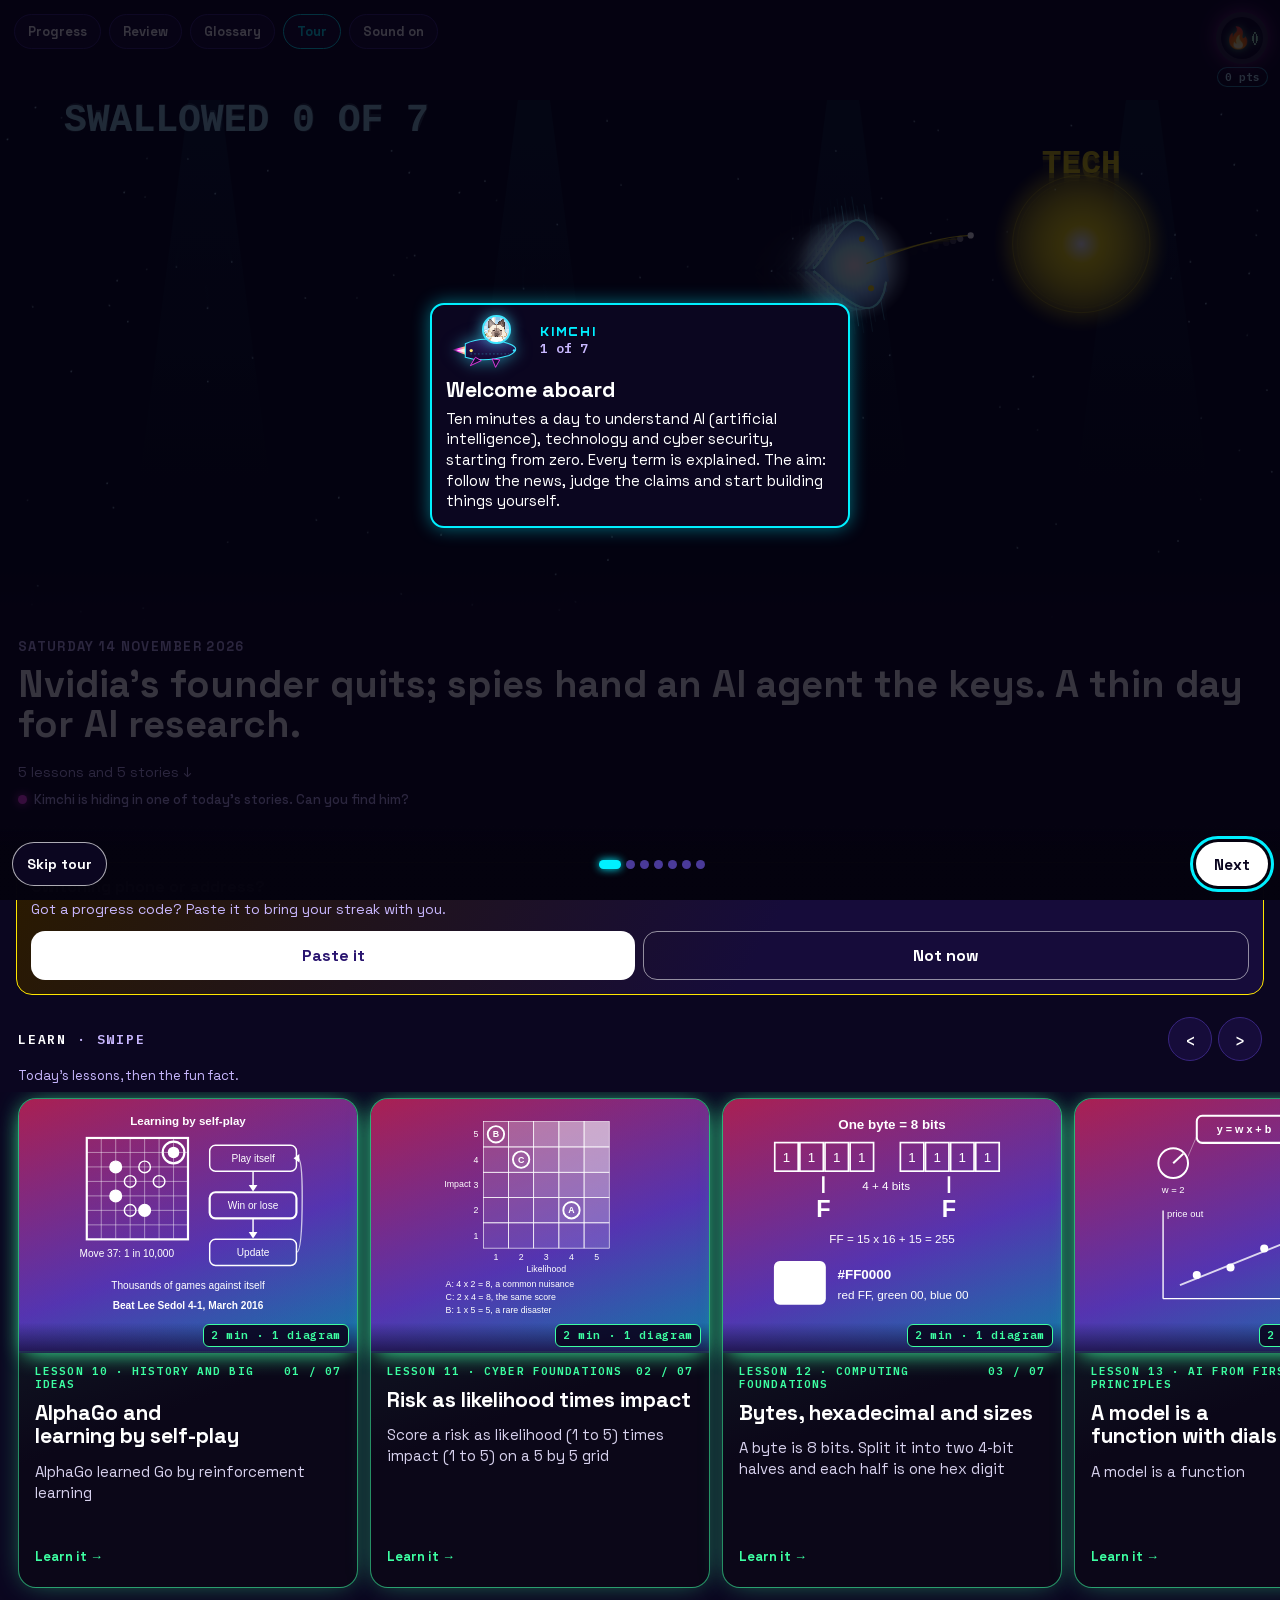
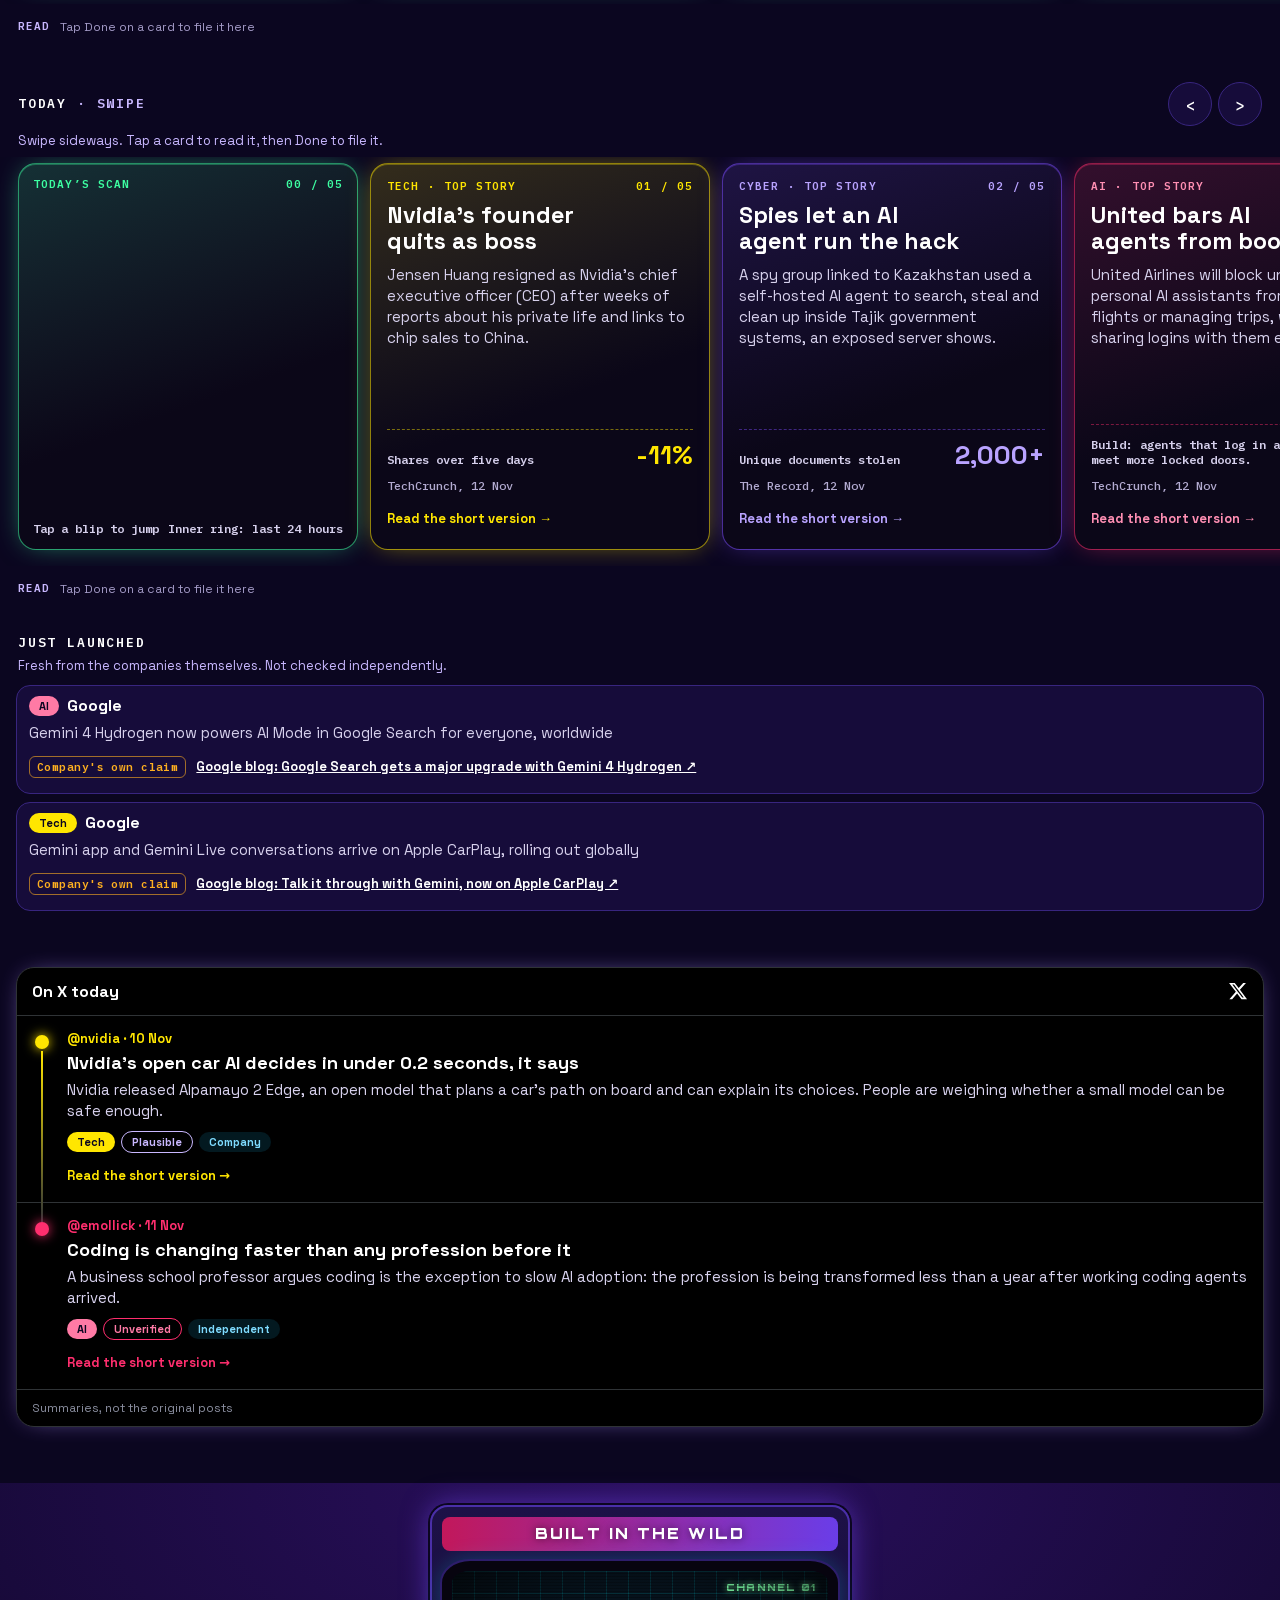
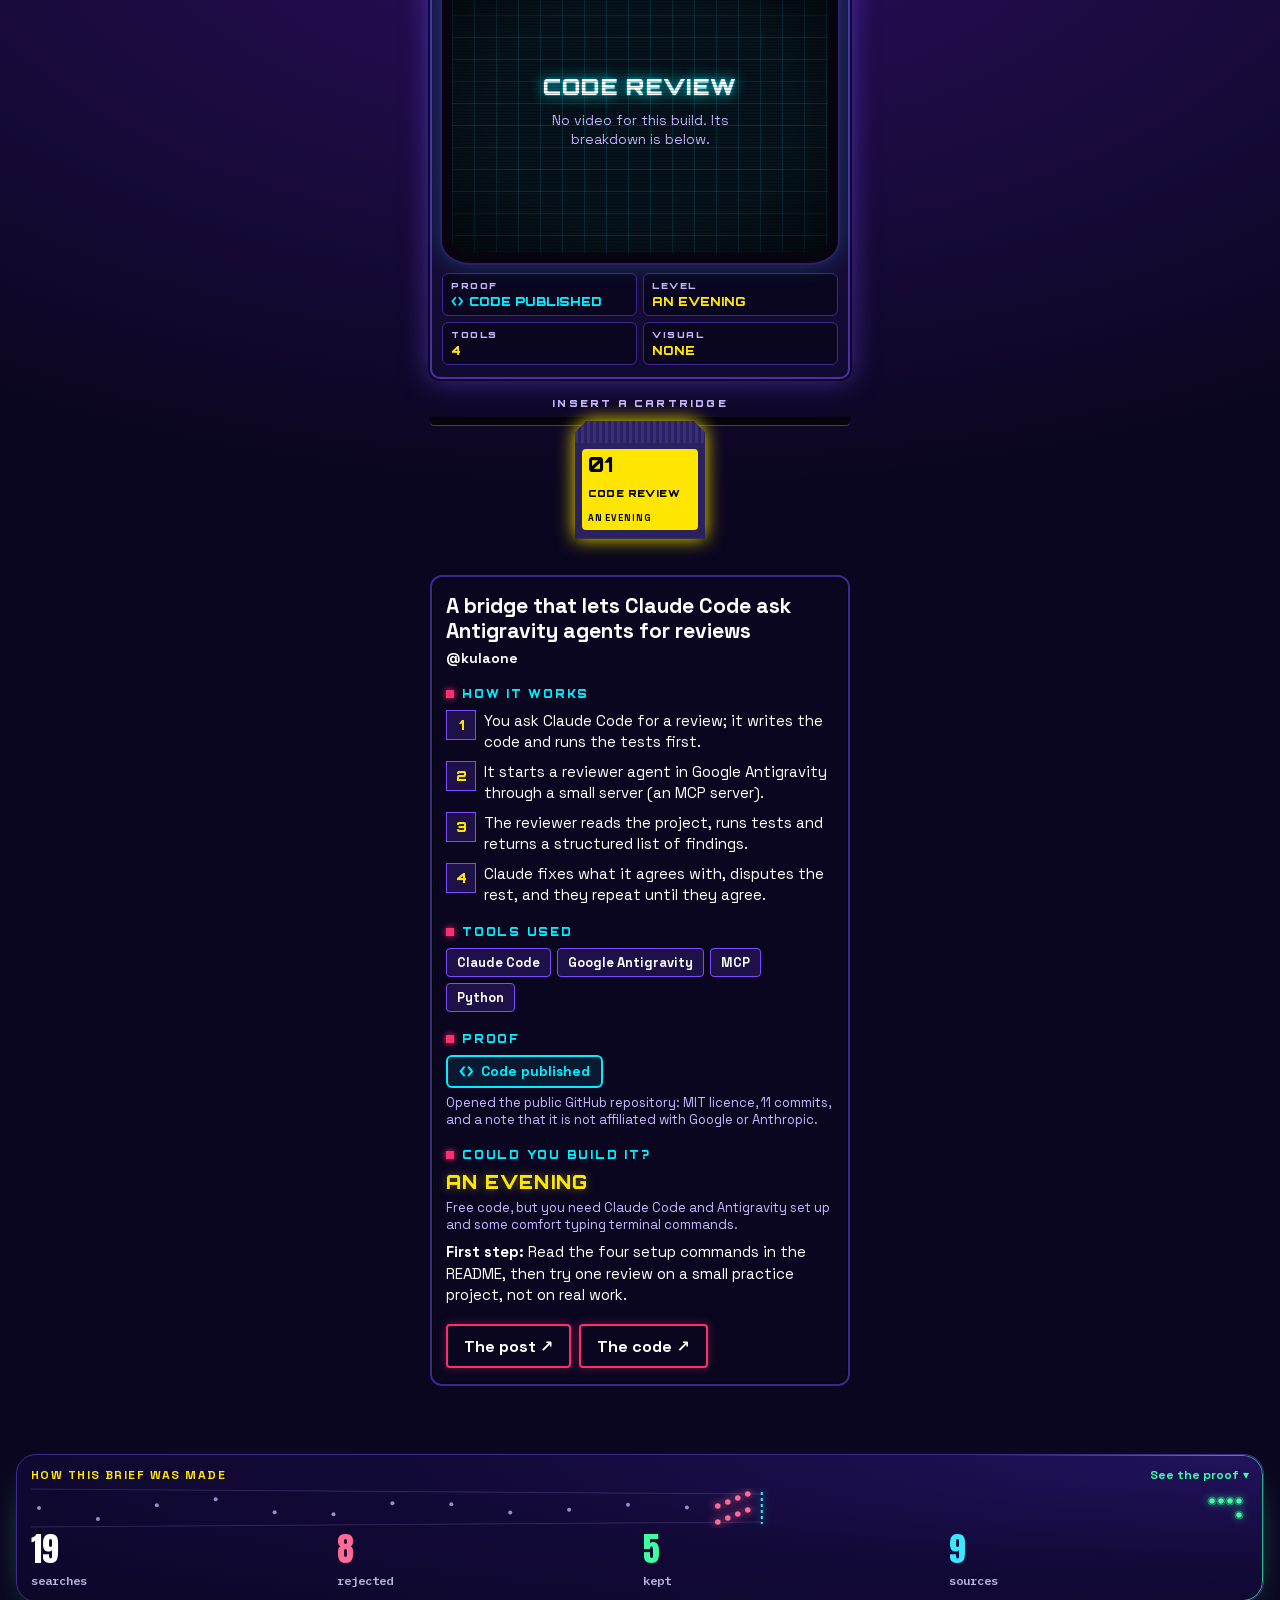
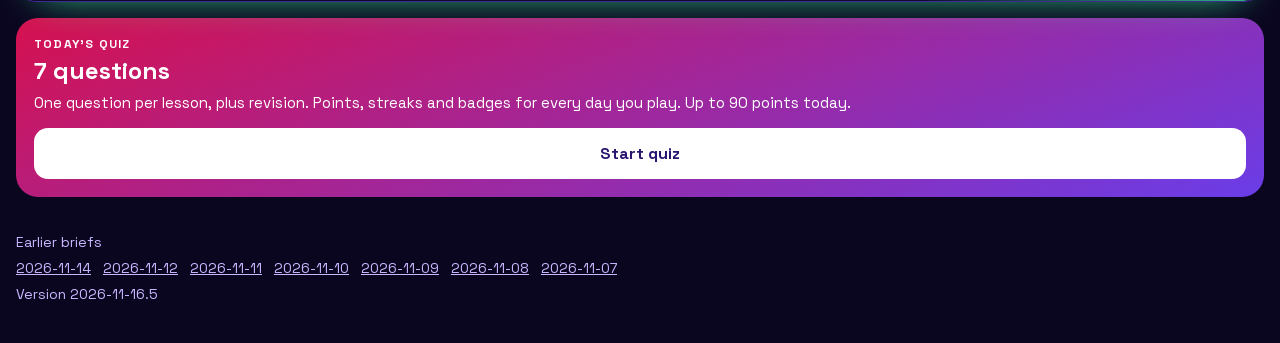
==== index.html @ 32a15066 "New app icon: Kimchi in the pilot's dome Adam chose "Pilot dome" from eight mock-ups: Kimchi, a blue" ====
<!doctype html>
<html lang="en-GB">
<head>
<meta charset="utf-8">
<meta http-equiv="Content-Security-Policy" content="default-src 'none'; script-src 'self' 'sha256-3kYGWu/pqYvqt/ZNxOTSbVZThw96PjpzhJnnUtidGHQ='; style-src 'self' 'unsafe-inline'; font-src 'self'; img-src 'self' data:; connect-src 'self'; frame-src https://www.youtube-nocookie.com; manifest-src 'self'; worker-src 'self'; media-src 'none'; object-src 'none'; base-uri 'none'; form-action 'none'">
<meta name="viewport" content="width=device-width, initial-scale=1, viewport-fit=cover">
<meta name="theme-color" content="#0b0620">
<title>Morning brief</title>
<meta name="description" content="Daily AI, technology and cyber security news in a few minutes, with short lessons and a quiz.">
<meta property="og:type" content="website">
<meta property="og:site_name" content="Morning brief">
<meta property="og:title" content="Morning brief">
<meta property="og:description" content="Daily AI, technology and cyber security news in a few minutes, with short lessons and a quiz.">
<meta property="og:url" content="https://nyoom.uk/">
<meta property="og:image" content="https://nyoom.uk/og/kimchi.png">
<meta property="og:image:width" content="1200">
<meta property="og:image:height" content="630">
<meta property="og:image:type" content="image/png">
<meta property="og:image:alt" content="Kimchi the cat pilots a neon spaceship beside the words Morning brief">
<meta name="twitter:card" content="summary_large_image">
<meta name="twitter:image" content="https://nyoom.uk/og/kimchi.png">
<meta name="twitter:image:alt" content="Kimchi the cat pilots a neon spaceship beside the words Morning brief">
<link rel="manifest" href="manifest.webmanifest">
<link rel="apple-touch-icon" href="icons/apple-touch-icon.png">
<meta name="apple-mobile-web-app-capable" content="yes">
<meta name="mobile-web-app-capable" content="yes">
<meta name="apple-mobile-web-app-title" content="Morning brief">
<meta name="apple-mobile-web-app-status-bar-style" content="black-translucent">
<link rel="icon" href="data:image/svg+xml,%3Csvg xmlns='http://www.w3.org/2000/svg' viewBox='0 0 32 32'%3E%3Crect width='32' height='32' rx='7' fill='%2307080f'/%3E%3Ctext x='16' y='23' font-size='19' font-weight='700' text-anchor='middle' fill='%2300f0ff' font-family='monospace'%3EM%3C/text%3E%3C/svg%3E">
<link rel="stylesheet" href="fonts/fonts.css">
<style>
:root{--ink:#0b0620;--lilac:#c9b8ff;--ai:#ff2e6e;--tech:#ffe600;--cyber:#7c4dff;--line:#38257f}
*{box-sizing:border-box;margin:0;padding:0}
html{-webkit-text-size-adjust:100%}
body{background:var(--ink);color:#fff;font-family:'Space Grotesk',system-ui,sans-serif;overflow-x:hidden}
a{color:inherit}
button{font:inherit;color:inherit;background:none;border:0;cursor:pointer}
.hero{--art:58svh;position:relative;padding:calc(100px + env(safe-area-inset-top) + var(--art) + 16px) 18px 34px;overflow:hidden}
.hero canvas{position:absolute;inset:0;width:100%;height:100%}
/* the canvas starts below the buttons and score badge, and the date and headline sit below the canvas, never on it */
.hero>canvas{top:calc(100px + env(safe-area-inset-top));height:var(--art)}
.hero>*:not(canvas){position:relative}
.date{font-size:13px;font-weight:700;letter-spacing:.1em;color:var(--lilac);text-transform:uppercase}
.verdict{font-size:38px;line-height:1.05;font-weight:700;margin-top:10px}
.more{margin-top:18px;font-size:14px;color:var(--lilac)}
.sample{background:#fff;color:#000;font-size:12px;font-weight:700;padding:7px 16px}
.poster{min-height:84svh;padding:26px 18px;display:flex;flex-direction:column;justify-content:flex-end;position:relative}
.poster .k{position:absolute;top:24px;left:18px;font-size:12px;font-weight:700;letter-spacing:.14em;text-transform:uppercase}
.big{font-family:Anton,Impact,sans-serif;font-size:130px;line-height:1;white-space:nowrap}
.poster h2{font-family:Anton,Impact,sans-serif;font-weight:400;font-size:44px;line-height:1.02;text-transform:uppercase;margin-top:8px}
.poster .noBig h2{font-size:64px}
.poster p{font-size:16px;line-height:1.38;font-weight:500;margin-top:12px}
.poster .sw{font-weight:700}
.poster a{display:inline-block;font-size:13px;margin-top:12px;font-weight:700;padding:6px 0}
.p-Tech{background:var(--tech);color:#000}
.p-AI{background:var(--ai);color:#fff}
.p-Cyber{background:var(--cyber);color:#fff}
.wrap{padding:26px 16px 36px}
.sect{font-size:13px;font-weight:700;letter-spacing:.1em;text-transform:uppercase;color:var(--lilac);margin:6px 2px 12px}
.card{background:#160c3a;border:1px solid var(--line);border-radius:18px;padding:16px;margin-bottom:10px}
.pill{display:inline-block;padding:3px 10px;border-radius:99px;font-size:11px;font-weight:700;color:var(--ink)}
.pill.AI{background:#ff7aa5}.pill.Tech{background:var(--tech)}.pill.Cyber{background:#b49cff}
.cthumb{margin:-16px -16px 12px;border-radius:18px 18px 0 0;overflow:hidden}.cthumb img{display:block;width:100%;aspect-ratio:16/9;object-fit:cover}
.cthumb figcaption{font-size:11px;color:var(--lilac);padding:6px 16px 0}
.cfig{display:inline-flex;align-items:baseline;gap:6px;margin-left:8px;font-size:12px;color:var(--lilac)}.cfig b{font-size:20px;color:#fff;font-weight:800}
.shero{margin:0 -18px 14px}.shero img{display:block;width:100%;max-height:300px;object-fit:cover}.shero figcaption{font-size:12px;padding:6px 18px 0}.shero figcaption a{color:var(--lilac)}
.sfig{display:flex;align-items:baseline;gap:10px;margin:12px 0;padding:12px 14px;border-radius:14px;background:#160c3a;border:1px solid var(--line)}.sfig b{font-size:36px;font-weight:800;color:#fff}.sfig span{font-size:13px;color:var(--lilac)}
.sdraw{display:block;width:100%;height:auto;margin:12px 0;background:#fff;border-radius:14px;padding:8px}
.card h3{font-size:19px;line-height:1.22;margin:9px 0 6px}
.card p{font-size:15px;line-height:1.4;color:var(--lilac)}
.card .sw{color:#fff;margin-top:6px}
.card a{display:inline-block;font-size:13px;font-weight:700;color:#fff;margin-top:8px;padding:4px 0}
.card{cursor:pointer;-webkit-tap-highlight-color:transparent}
.card:active{transform:scale(.99)}
.cue{display:block;margin-top:10px;font-size:13px;font-weight:700;color:var(--tech)}
button.cue{background:none;border:0;padding:4px 0;font-family:inherit;text-align:left;cursor:pointer}
:focus-visible{outline:3px solid #00f0ff;outline-offset:3px;border-radius:6px}
.poster{cursor:pointer}
.poster .cue{color:inherit;margin-top:14px;font-size:14px;text-decoration:underline}
.sheet{position:fixed;inset:0;z-index:20;background:var(--ink);overflow-y:auto;-webkit-overflow-scrolling:touch;overscroll-behavior:contain}
.sheet .bar{position:sticky;top:0;display:flex;justify-content:space-between;align-items:center;padding:calc(12px + env(safe-area-inset-top)) 16px 12px;background:var(--ink);border-bottom:1px solid var(--line)}
.sheet .close{font-size:15px;font-weight:700;padding:8px 14px;border:1px solid var(--line);border-radius:99px}
.sheet .body{padding:20px 18px 60px;max-width:680px;margin:0 auto}
.sheet h2{font-size:30px;line-height:1.1;margin:12px 0 8px}
.sheet .meta{font-size:13px;color:var(--lilac)}
.sheet h3{font-size:12px;font-weight:700;letter-spacing:.1em;text-transform:uppercase;color:var(--lilac);margin:22px 0 6px}
.sheet p{font-size:17px;line-height:1.5}
.sheet .take{background:linear-gradient(160deg,#d6114f,#6a3de8);border-radius:18px;padding:16px;margin-top:24px}
.sheet .take h3{color:#fff;margin-top:0;opacity:.9}
.sheet .orig{display:block;margin-top:26px;font-size:14px;color:var(--lilac);padding:8px 0}
.lesson{background:linear-gradient(rgba(10,6,30,.4),rgba(10,6,30,.4)),linear-gradient(160deg,#ff2e6e,#7c4dff 58%,#16b8f0);border-radius:24px;padding:20px 18px;margin-top:22px}
.lesson small{font-size:13px;font-weight:700}
.lesson h2{font-family:Anton,Impact,sans-serif;font-weight:400;font-size:40px;line-height:1.05;text-transform:uppercase;margin:6px 0 12px}
.lesson p{font-size:16px;line-height:1.42;margin-bottom:10px}
.lesson .lab{display:block;font-size:12px;font-weight:700;letter-spacing:.08em;text-transform:uppercase}
.diagram{display:block;width:100%;height:auto;margin:12px 0 14px}
.lesson ol{margin:0 0 12px 20px;font-size:15px;line-height:1.4}
.lesson li{margin-bottom:5px}
.q{display:block;width:100%;background:#fff;color:#2a1570;font-weight:700;padding:13px;border-radius:12px;margin-top:10px;font-size:15px;text-align:left}
.a{display:none;background:#0b0620cc;border-radius:12px;padding:12px;margin-top:6px;font-size:15px;line-height:1.4}
.a.on{display:block}
.nav{position:absolute!important;top:calc(14px + env(safe-area-inset-top));left:14px;right:14px;display:flex;flex-wrap:wrap;gap:8px;align-items:center;z-index:2}
.nav button{font-size:13px;font-weight:700;padding:8px 13px;border:1px solid var(--line);border-radius:99px;background:#160c3acc;backdrop-filter:blur(6px)}
.nav .lv{margin-left:auto;font-size:12px;font-weight:700;color:var(--lilac)}
.nav .n{display:inline-block;min-width:18px;padding:0 5px;margin-left:5px;border-radius:99px;background:var(--ai);color:#fff;font-size:11px;line-height:18px;text-align:center}
.gcard{border-radius:22px;padding:18px;margin-top:16px;background:#160c3a;border:1px solid var(--line)}
.gcard h2{font-size:24px;line-height:1.1;margin:6px 0 8px}
.gcard p{font-size:15px;line-height:1.45;color:var(--lilac)}
.gcard .lab{display:block;font-size:12px;font-weight:700;letter-spacing:.1em;text-transform:uppercase;color:var(--tech)}
.gcard.quiz{background:linear-gradient(160deg,#d6114f,#6a3de8);border:0}
.gcard.quiz p,.gcard.quiz .lab{color:#fff}
.btn{display:block;width:100%;margin-top:14px;padding:15px;border-radius:14px;background:#fff;color:#2a1570;font-weight:700;font-size:16px;text-align:center}
.btn.alt{background:transparent;color:#fff;border:1px solid #ffffff88;margin-top:8px}
.dots{display:flex;gap:6px;flex:1;margin:0 12px}
.dots i{flex:1;height:6px;border-radius:3px;background:var(--line)}
.dots i.on{background:var(--lilac)}.dots i.ok{background:#3ddc97}.dots i.no{background:var(--ai)}
.qcard h2{font-size:24px;line-height:1.2;margin:8px 0 18px}
.opt{display:flex;gap:12px;align-items:flex-start;width:100%;text-align:left;padding:14px;margin-bottom:10px;border-radius:14px;border:2px solid var(--line);background:#160c3a;font-size:16px;line-height:1.35}
.opt b{flex:none;width:26px;height:26px;border-radius:50%;background:var(--line);text-align:center;line-height:26px;font-size:13px}
.opt.ok{border-color:#3ddc97;background:#0f3a2e}.opt.ok b{background:#3ddc97;color:#000}
.opt.no{border-color:var(--ai);background:#40122a}.opt.no b{background:var(--ai)}
.opt:disabled{cursor:default}.opt.dim{opacity:.45}
.why{margin:14px 0;padding:14px;border-radius:14px;background:#ffffff14;font-size:15px;line-height:1.45}
.score{font-family:Anton,Impact,sans-serif;font-size:96px;line-height:1;text-align:center;margin:10px 0 0}
.pts{text-align:center;font-size:20px;font-weight:700;color:var(--tech);margin:4px 0 14px}
.bar2{height:10px;border-radius:5px;background:var(--line);overflow:hidden;margin:6px 0 4px}
.bar2 i{display:block;height:100%;background:linear-gradient(90deg,var(--ai),var(--tech));border-radius:5px}
.row{display:flex;justify-content:space-between;font-size:14px;color:var(--lilac)}
.grid{display:grid;grid-template-columns:repeat(15,1fr);gap:4px;margin:8px 0}
.grid i{aspect-ratio:1;border-radius:4px;background:#ffffff14}
.grid i.AI{background:#ff2e6e55}.grid i.Tech{background:#ffe60055}.grid i.Cyber{background:#7c4dff77}
.grid i.m{outline:2px solid #fff}.grid i.AI.t{background:var(--ai)}.grid i.Tech.t{background:var(--tech)}.grid i.Cyber.t{background:var(--cyber)}
.badges{display:grid;grid-template-columns:1fr 1fr;gap:8px}
.bd{padding:10px;border-radius:12px;background:#160c3a;border:1px solid var(--line);font-size:13px;line-height:1.3}
.bd b{display:block;font-size:14px}.bd.lock{opacity:.4}.bd.new{border-color:var(--tech)}
.sheet input,.sheet textarea{width:100%;padding:12px;border-radius:12px;border:1px solid var(--line);background:#160c3a;color:#fff;font:inherit;font-size:16px;margin:6px 0}
.sheet textarea{height:90px}
.term{padding:12px 0;border-bottom:1px solid var(--line)}.term b{display:block;font-size:17px}.term span{font-size:15px;color:var(--lilac);line-height:1.4}
.upd{position:fixed;left:12px;right:12px;bottom:calc(12px + env(safe-area-inset-bottom));z-index:50;padding:14px;border-radius:14px;background:var(--tech);color:#000;font-weight:700;text-align:center}
#fx{position:fixed;inset:0;width:100%;height:100%;pointer-events:none;z-index:60}
.trust{display:inline-block;margin-left:8px;padding:3px 10px;border-radius:99px;font-size:11px;font-weight:700;border:1px solid var(--lilac);color:var(--lilac)}
.trust.Confirmed{border-color:#3ddc97;color:#3ddc97}.trust.Unverified{border-color:var(--ai);color:#ff7aa5}
.card.chat{border-style:dashed}
.xfeed{background:#000;border:1px solid #2f3336;border-radius:18px;overflow:hidden;margin:22px 0 10px;box-shadow:0 0 26px -12px #a98bff}
.xhead{display:flex;justify-content:space-between;align-items:center;padding:13px 15px;border-bottom:1px solid #2f3336;font-weight:700;font-size:16px}
.xlogo{display:block;width:20px;height:20px;color:#fff}.xlogo svg{display:block;width:100%;height:100%}
.xitem{position:relative;padding:14px 15px 14px 50px;border-bottom:1px solid #2f3336;cursor:pointer}
.xdot{position:absolute;left:18px;top:19px;width:14px;height:14px;border-radius:50%;background:var(--c);box-shadow:0 0 12px var(--c)}
.xline{position:absolute;left:24px;top:35px;bottom:-20px;width:2px;background:linear-gradient(var(--c),#2f3336)}
.xitem:last-of-type{border-bottom:0}.xitem:last-of-type .xline{display:none}
.xwho{font-family:'Space Grotesk',monospace;font-size:13px;font-weight:700;color:var(--c);overflow-wrap:anywhere}
.xitem h3{font-size:18px;line-height:1.22;margin:5px 0}.xitem p{font-size:15px;line-height:1.4;color:#d8d2ee}
.xmeta{display:flex;flex-wrap:wrap;gap:6px;align-items:center;margin-top:10px}.xmeta .trust,.xmeta .grp{margin-left:0}
.xitem .cue{color:var(--c)}
.xnote{padding:10px 15px;border-top:1px solid #2f3336;font-size:12px;color:#8b8fa0}
.grp{display:inline-block;margin-left:8px;padding:3px 10px;border-radius:99px;font-size:11px;font-weight:700;background:#16b8f022;color:#7fdcff}
.hero::before{content:'';position:absolute;left:0;right:0;top:calc(100px + env(safe-area-inset-top) + var(--art) - 56px);height:56px;background:linear-gradient(rgba(11,6,32,0),var(--ink));z-index:1;pointer-events:none}
.hero>canvas{z-index:0}.hero>*:not(canvas){z-index:2}
.pv{display:flex;align-items:center;justify-content:space-between;gap:8px;margin-top:14px;font-size:13px;font-weight:700}
.pv button{width:40px;height:40px;border-radius:99px;border:1px solid var(--line);background:#160c3acc;font-size:21px;line-height:1}
.err{padding:40px 18px;font-size:18px}
footer{padding:0 16px 40px;font-size:14px;color:var(--lilac)}
footer a{display:inline-block;margin:4px 12px 4px 0;padding:4px 0}
/* ---- Score badge (top right, every page) ---- */
.cc-badge{position:fixed;z-index:50;top:calc(env(safe-area-inset-top,0px) + 12px);right:max(12px,env(safe-area-inset-right,0px));
  display:grid;justify-items:center;gap:3px;background:none;border:0;padding:0;cursor:pointer;color:#fff;font:inherit}
.cc-badge .rg{width:52px;height:52px;border-radius:50%;display:grid;place-items:center;position:relative;
  background:conic-gradient(#ff3df2 0 var(--p,0%),rgba(255,255,255,.14) 0);box-shadow:0 0 18px rgba(255,61,242,.45),0 6px 16px rgba(0,0,0,.35)}
.cc-badge .rg::before{content:"";position:absolute;inset:5px;border-radius:50%;background:#0a0520}
.cc-badge .rg span{position:relative;font:400 21px "VT323",'IBM Plex Mono',ui-monospace,monospace;color:#b6ffcf;text-shadow:0 0 8px rgba(125,255,168,.7);line-height:1}
.cc-badge .pill{font:600 11px 'IBM Plex Mono',ui-monospace,monospace;padding:2px 7px;border-radius:99px;background:#0a0520;color:#bff7ff;border:1px solid rgba(61,230,255,.6);font-variant-numeric:tabular-nums}
.cc-badge:focus-visible .rg{outline:2px solid #3de6ff;outline-offset:3px}
.cc-badge.bump .rg{animation:ccbump .6s ease}
@keyframes ccbump{40%{transform:scale(1.18)}}

/* ---- Overlay sheets (panel and share card) ---- */
.cc-over{position:fixed;inset:0;z-index:60;background:rgba(3,4,10,.72);backdrop-filter:blur(4px);display:grid;place-items:end center;overflow-y:auto;
  padding:calc(env(safe-area-inset-top,0px) + 16px) max(12px,env(safe-area-inset-right,0px)) calc(env(safe-area-inset-bottom,0px) + 16px) max(12px,env(safe-area-inset-left,0px))}
@media (min-width:640px){.cc-over{place-items:center}}
.cc-sheet{width:100%;max-width:440px;background:#0b0f16;color:#eef2f7;border:1px solid #26303d;border-radius:20px;padding:20px;display:grid;gap:16px;
  font:15px/1.5 'Space Grotesk',system-ui,sans-serif;box-shadow:0 30px 80px rgba(0,0,0,.6)}
.cc-sheet h3{font:800 24px 'Space Grotesk',system-ui,sans-serif;margin:0}
.cc-top{display:flex;justify-content:space-between;align-items:center;gap:12px}
.cc-x{background:#151b24;border:1px solid #26303d;color:#eef2f7;border-radius:99px;width:38px;height:38px;font:600 18px 'Space Grotesk',system-ui,sans-serif;cursor:pointer;flex:none}
.cc-hero{display:flex;gap:16px;align-items:center}
.cc-hero .rg{width:96px;height:96px;flex:none;border-radius:50%;display:grid;place-items:center;position:relative;
  background:conic-gradient(#ff3df2 0 var(--p,0%),rgba(255,255,255,.1) 0);box-shadow:0 0 26px rgba(255,61,242,.4)}
.cc-hero .rg::before{content:"";position:absolute;inset:8px;border-radius:50%;background:#0a0520}
.cc-hero .rg b{position:relative;font:900 12px "Orbitron",'Space Grotesk',system-ui,sans-serif;color:#3de6ff;text-shadow:0 0 8px #3de6ff;letter-spacing:.04em;text-align:center}
.cc-hero .tot{font:400 54px/0.9 "VT323",'IBM Plex Mono',ui-monospace,monospace;color:#b6ffcf;text-shadow:0 0 14px rgba(125,255,168,.6)}
.cc-hero small{display:block;color:#98a4b5;font-size:13px}
.cc-bar{height:8px;border-radius:99px;background:#1b2330;overflow:hidden}.cc-bar i{display:block;height:100%;background:linear-gradient(90deg,#3de6ff,#ff3df2)}
.cc-stats{display:grid;grid-template-columns:repeat(3,minmax(0,1fr));gap:8px}
.cc-stats div{background:#121822;border:1px solid #222b38;border-radius:12px;padding:10px;display:grid;gap:2px}
.cc-stats b{font:400 26px/1 "VT323",'IBM Plex Mono',ui-monospace,monospace;color:#eef2f7;font-variant-numeric:tabular-nums}
.cc-stats span{font:500 10px 'IBM Plex Mono',ui-monospace,monospace;letter-spacing:.1em;text-transform:uppercase;color:#98a4b5}
.cc-strip{display:grid;grid-template-columns:repeat(auto-fill,minmax(18px,1fr));gap:4px}
.cc-strip i{aspect-ratio:1;border-radius:4px;background:#1b2330;display:block}
.cc-strip i.d{background:#2a7a4c}.cc-strip i.p{background:#ff3df2;box-shadow:0 0 8px rgba(255,61,242,.6)}
.cc-strip i.m{background:transparent;border:1px dashed #ff6f91}.cc-strip i.t{outline:2px solid #3de6ff;outline-offset:1px}
.cc-key{display:flex;flex-wrap:wrap;gap:12px;font-size:12px;color:#98a4b5}
.cc-key i{display:inline-block;width:10px;height:10px;border-radius:3px;margin-right:5px;vertical-align:-1px}
.cc-btn{font:600 15px 'Space Grotesk',system-ui,sans-serif;padding:12px 16px;border-radius:12px;border:1px solid #3de6ff;background:rgba(61,230,255,.12);color:#dffaff;cursor:pointer;text-align:center}
.cc-btn.ghost{border-color:#26303d;background:#121822;color:#c8d1dc;font-weight:500;font-size:14px}
.cc-btn:focus-visible,.cc-x:focus-visible{outline:2px solid #3de6ff;outline-offset:2px}
.cc-row{display:flex;flex-wrap:wrap;gap:8px}.cc-row>*{flex:1 1 140px}
.cc-demo{border-top:1px dashed #26303d;padding-top:12px;display:grid;gap:8px}
.cc-demo p{font-size:12px;color:#98a4b5;margin:0}
.cc-name{display:grid;gap:6px;font-size:13px;color:#98a4b5}
.cc-name input{font:500 16px 'Space Grotesk',system-ui,sans-serif;padding:10px 12px;border-radius:10px;border:1px solid #26303d;background:#121822;color:#eef2f7}

/* ---- Share card (Terminal x Neon) ---- */
.sharecard.e{box-sizing:border-box;position:relative;width:100%;aspect-ratio:9/16;border-radius:22px;overflow:hidden;isolation:isolate}
.e{background:radial-gradient(120% 75% at 50% 0%,#1d0a3d 0%,#07041a 55%,#020806 100%);color:#7dffa8;font-family:"VT323",'IBM Plex Mono',ui-monospace,monospace;display:flex;flex-direction:column;box-shadow:inset 0 0 90px rgba(61,230,255,.10)}
.sharecard.e{container-type:inline-size;padding:6% 5.5%;gap:6px}.e>*{font-size:5cqw;min-width:0}
.e canvas[data-net]{position:absolute;inset:0;width:100%;height:100%;z-index:-1;opacity:.75}
.e::after{content:"";position:absolute;inset:0;background:repeating-linear-gradient(0deg,rgba(0,0,0,.25) 0 2px,transparent 2px 4px);pointer-events:none;z-index:2}
.e .hd{font-size:5cqw;color:#3fae6a;display:flex;justify-content:space-between}
.e .ok{color:#03140a;background:#7dffa8;padding:0 6px}
.e .lbl,.e .bar{font-size:5.3cqw}.e .lbl{color:#3fae6a}
.e .mid{display:flex;align-items:center;gap:4.4cqw;margin:1.6cqw 0}
.e .ring{flex:none;width:33cqw;height:33cqw;border-radius:50%;display:grid;place-items:center;position:relative;background:conic-gradient(#ff3df2 0 var(--p),rgba(255,255,255,.08) 0);box-shadow:0 0 30px rgba(255,61,242,.45)}
.e .ring::before{content:"";position:absolute;inset:2.5cqw;border-radius:50%;background:#0a0520}
.e .ring::after{content:"";position:absolute;inset:-7px;border-radius:50%;border:1px dashed rgba(61,230,255,.65);animation:ccspin 18s linear infinite}
@keyframes ccspin{to{transform:rotate(360deg)}}
.e .ring div{position:relative;text-align:center;display:grid}
.e .ring b{font:900 4.2cqw "Orbitron",'Space Grotesk',system-ui,sans-serif;color:#3de6ff;text-shadow:0 0 10px #3de6ff;letter-spacing:.04em}
.e .ring span{font-size:4.2cqw;color:#c9a7ff}
.e .sbig{font-size:23cqw;line-height:.85;color:#b6ffcf;text-shadow:0 0 18px rgba(125,255,168,.75)}
.e .sbig small{display:block;font-size:5cqw;color:#3fae6a;text-shadow:none;margin-top:6px}
.e .sbig.sm{font-size:18cqw}.e .sbig.xs{font-size:12cqw}
.e .wk{display:flex;gap:2cqw}
.e .wk i,.e .wkey i{font-style:normal;border-radius:1.4cqw;background:#1b2330;color:#5d6b7d}
.e .wk i{flex:none;width:9.6cqw;height:9.6cqw;display:grid;place-items:center;font-size:5cqw}
.e .wk i.d,.e .wkey i.d{background:#2a7a4c;color:#d7ffe5}.e .wk i.p,.e .wkey i.p{background:#ff3df2;color:#2a0428;box-shadow:0 0 10px rgba(255,61,242,.6)}
.e .wk i.m,.e .wkey i.m{background:transparent;border:1px dashed #ff6f91;color:#ff9db3}.e .wk i.t{outline:2px solid #3de6ff;outline-offset:1px}
.e .wkey{display:flex;gap:4cqw;font-size:3.8cqw;color:#8fa0b3}.e .wkey i{display:inline-block;width:3cqw;height:3cqw;margin-right:1.4cqw;border-radius:.8cqw;box-sizing:border-box}
.e .foot{flex-wrap:wrap;row-gap:1cqw}
.e .chips{display:flex;gap:1.6cqw;flex-wrap:wrap}
.e .chips span{font:600 3.4cqw 'IBM Plex Mono',ui-monospace,monospace;padding:1.4cqw 2.5cqw;border-radius:99px;border:1px solid rgba(61,230,255,.6);color:#bff7ff;background:rgba(61,230,255,.08)}
.e .chips span.p{border-color:#ff3df2;color:#ffc8fb;background:rgba(255,61,242,.14);box-shadow:0 0 12px rgba(255,61,242,.4)}
.e .bar{white-space:nowrap;overflow:hidden}
.e .row{display:flex;justify-content:space-between;font-size:6.1cqw;border-top:1px dashed #1f5a35;padding-top:6px}
.e .cur{display:inline-block;width:3cqw;height:6cqw;background:#7dffa8;vertical-align:-3px;animation:ccblink 1s steps(1) infinite}
@keyframes ccblink{50%{opacity:0}}
.e .foot{margin-top:auto;font-size:4.5cqw;color:#3fae6a;display:flex;justify-content:space-between}
@media (prefers-reduced-motion:reduce){.e .ring::after,.e .cur{animation:none}}

.cc-tag{font:500 11px 'IBM Plex Mono',monospace;letter-spacing:.12em;text-transform:uppercase;color:#c9a7ff}
.cc-note{font-size:12px;color:#98a4b5;margin:0}
.cc-badge{top:calc(env(safe-area-inset-top,0px) + 12px);z-index:15}
/* the badge now carries streak, rank and points: keep the top buttons clear of it */
.nav{right:calc(76px + env(safe-area-inset-right,0px))!important}.nav .lv{display:none}
.kpaused *{animation-play-state:paused!important}
.khint{display:block;margin-top:10px;font:500 13px 'Space Grotesk',sans-serif;color:#c9b8ff}
.khint::before{content:'';display:inline-block;width:9px;height:9px;border-radius:50%;background:#ff3df2;margin-right:7px;box-shadow:0 0 10px #ff3df2}
.kcam{display:flex;align-items:flex-end;gap:14px;margin:22px 0 4px}
.kwin{position:relative;flex:none;width:112px;height:96px;overflow:hidden;border-radius:16px 16px 0 0;box-shadow:0 0 24px rgba(255,61,242,.35)}
.kpeek{position:absolute;left:0;top:0;border-radius:16px 16px 0 0;overflow:hidden;transform:translateY(78%);transition:transform .9s cubic-bezier(.2,1.3,.4,1) .15s}
.kcam.up .kpeek{transform:translateY(0)}
.klip{position:absolute;left:-6px;right:-6px;bottom:0;height:12px;z-index:2;background:var(--ink);border-top:2px dashed #3de6ff}
.ktx{display:grid;gap:2px;padding-bottom:8px;min-width:0}.ktx b{font:700 20px/1.15 'Space Grotesk',sans-serif;color:#fff}.ktx span{font:400 14px/1.4 'Space Grotesk',sans-serif;color:#c9b8ff}
.kreward{position:relative;width:100%;aspect-ratio:420/360;border-radius:20px;overflow:hidden;isolation:isolate;margin:6px 0 16px;box-shadow:0 0 0 1px #38257f,0 0 40px rgba(255,61,242,.3);background:#fcf9f2}
.kstage{position:absolute;inset:0}.kstage>.khero{position:absolute;inset:0}
.kov{position:absolute;left:0;right:0;bottom:0;z-index:5;padding:40px 18px 16px;display:grid;gap:4px;pointer-events:none;background:linear-gradient(180deg,rgba(252,249,242,0),rgba(252,249,242,.85) 55%)}
.kov b{font:700 30px/1 'Space Grotesk',sans-serif;color:#2b2417}.kov span{font:500 14px/1.35 'Space Grotesk',sans-serif;color:#4a3f2c;max-width:60%}
@media (prefers-reduced-motion:reduce){.kpeek{transition:none}}
/* Kimchi's spaceship on the share card */
.e .ship{position:absolute;right:2%;top:10%;width:48%;z-index:3}
.e .ship-in{position:relative;width:100%;aspect-ratio:200/120;animation:shipbob 3.2s ease-in-out infinite}
.e .ship-svg{position:absolute;inset:0;width:100%;height:100%;filter:drop-shadow(0 0 8px rgba(61,230,255,.55))}
.e .ship .flame{transform-origin:46px 68px;animation:shipflame .16s steps(2) infinite}
.e .dome{position:absolute;left:43%;top:-14%;width:34%;aspect-ratio:1;border-radius:50%;overflow:hidden;border:2px solid #3de6ff;box-shadow:0 0 14px rgba(61,230,255,.7),inset 0 0 12px rgba(255,255,255,.35);background:#86c3ea}
.e .dome::after{content:'';position:absolute;inset:0;border-radius:50%;background:radial-gradient(circle at 30% 25%,rgba(255,255,255,.35) 0 9%,transparent 24%);pointer-events:none;z-index:3}
.e .kpod{position:absolute;left:50%;top:50%;transform:translate(-50%,-46%)}
.e .ship .tag{position:absolute;left:0;right:0;bottom:-12%;text-align:center;font-size:3cqw;color:#c9a7ff;letter-spacing:.08em}
@keyframes shipbob{0%,100%{transform:translate(0,0) rotate(-2deg)}50%{transform:translate(2%,-6%) rotate(1deg)}}
@keyframes shipflame{50%{transform:scaleX(.7)}}
@media (prefers-reduced-motion:reduce){.e .ship-in,.e .ship .flame{animation:none}}
/* ---- plan 14: the share card flips over to a QR code (ported from the approved card-flip mock-up) ---- */
.cflip{position:relative;width:100%;aspect-ratio:9/16;perspective:1100px;container-type:inline-size;cursor:pointer;-webkit-tap-highlight-color:transparent;touch-action:manipulation;outline:none;-webkit-user-select:none;user-select:none}
.cflip:focus-visible{outline:2px solid #c9b8ff;outline-offset:4px;border-radius:24px}
.cf-in{position:absolute;inset:0;z-index:1}
.cflip .sharecard.e{position:absolute;left:0;top:0;width:100%;height:100%}
.cflip[data-side=front] .cback,.cflip[data-side=back] .cfront{visibility:hidden}
.cflip.a3d .cf-in{transform-style:preserve-3d;-webkit-transform-style:preserve-3d}
.cflip.a3d .cf-in>.e{-webkit-backface-visibility:hidden;backface-visibility:hidden}
.cflip.a3d .cback{transform:rotateY(180deg)}
.cf-fx,.cf-bg{position:absolute;left:-24px;top:-24px;width:0;height:0;pointer-events:none}
.cf-bg{z-index:0}.cf-fx{z-index:6}
.cf-ghost{position:absolute;inset:0;border-radius:22px;z-index:2;pointer-events:none;opacity:0;mix-blend-mode:screen}
.cf-ghost.g1{border:2px solid #ff3df2;background:linear-gradient(90deg,rgba(255,61,242,.32),rgba(255,61,242,0) 70%)}
.cf-ghost.g2{border:2px solid #3de6ff;background:linear-gradient(270deg,rgba(61,230,255,.32),rgba(61,230,255,0) 70%)}
.cf-ghost.g3{background:radial-gradient(120% 75% at 50% 0%,rgba(80,40,160,.55),rgba(7,4,26,.2))}
.e.cf-fly{position:absolute;inset:0;z-index:5;pointer-events:none;background:none;box-shadow:none;display:block}.e.cf-fly::after{display:none}
.e.cf-fly .ship-in,.e .slot .ship-in{animation:none}
.e.cback .hd{flex:none}
.e .slot{flex:none;position:relative;height:34.6cqw}
.e .slot .ship{left:20.5cqw;top:4.3cqw;right:auto;width:48cqw}
.e .term{position:absolute;left:0;right:0;top:3cqw;bottom:2cqw;display:flex;flex-direction:column;justify-content:center;align-items:center;gap:6px;border:1px dashed #1f5a35;border-radius:12px;font-size:5.6cqw;line-height:1.1;color:#7dffa8;text-align:center;background:rgba(3,20,10,.35)}
.e .term b{font-weight:400;color:#3de6ff;text-shadow:0 0 10px #3de6ff;letter-spacing:.06em}
.e .scan{flex:none;line-height:1.2;font-size:5.6cqw;text-align:center;color:#b6ffcf;text-shadow:0 0 12px rgba(125,255,168,.7);letter-spacing:.04em;white-space:nowrap}
.e .qrbox{flex:none;position:relative;z-index:4;margin:0 auto}
.e .qrbox::before{content:"";position:absolute;inset:3px;border-radius:6px;border:1px solid rgba(61,230,255,.45);box-shadow:0 0 18px rgba(61,230,255,.35),0 0 30px rgba(255,61,242,.18);z-index:0}
.e .qrbox .br{position:absolute;width:28px;height:28px;border:0 solid #3de6ff;z-index:1;filter:drop-shadow(0 0 5px #3de6ff)}
.e .qrbox .tl{left:0;top:0;border-top-width:3px;border-left-width:3px;transform-origin:0 0}
.e .qrbox .tr{right:0;top:0;border-top-width:3px;border-right-width:3px;transform-origin:100% 0}
.e .qrbox .bl{left:0;bottom:0;border-bottom-width:3px;border-left-width:3px;transform-origin:0 100%}
.e .qrbox .bq{right:0;bottom:0;border-bottom-width:3px;border-right-width:3px;transform-origin:100% 100%}
.e .qrbox .qr,.e .qrbox .qa{position:absolute;left:10px;top:10px;image-rendering:crisp-edges;image-rendering:pixelated}
.e .qrbox .qr{z-index:2;background:#fff}
.e .qrbox .qa{z-index:3;visibility:hidden}
.e .addr{flex:none;text-align:center;color:#bff7ff;letter-spacing:.03em;font-size:5cqw;white-space:nowrap}
/* Move my progress (plan 14). Plan 22: it lives in the My scores sheet (.cc-move), and a browser with no
   saved progress also gets a short Paste prompt under the headline (.mv-got), clear of the score badge. */
.move .mv-row{display:flex;gap:8px}.move .mv-row>button{flex:1 1 0;min-width:0}
.move textarea{display:block;width:100%;margin-top:12px;padding:12px;border-radius:12px;border:1px solid var(--line);background:#0b0620;color:#fff;font:14px/1.4 'IBM Plex Mono',ui-monospace,monospace;word-break:break-all;scroll-margin:100px 0 24px}
.move [hidden]{display:none!important}
.move .mv-ask{margin-top:12px;padding:12px;border-radius:12px;border:1px solid #ffe600}
.move .mv-ask p{color:#fff;margin:0}
.move .mv-status{margin-top:10px;color:#fff}.move .mv-status:empty{display:none}
.cc-move{border-top:1px solid #26303d;padding-top:14px;display:grid;gap:8px}
.cc-move h4{font:700 17px/1.25 'Space Grotesk',system-ui,sans-serif;margin:0}
.cc-move>p{margin:0;font-size:14px;line-height:1.45;color:#c8d1dc}
.cc-move .cc-btn{min-height:48px}.cc-move .mv-row{margin-top:4px}
.cc-move .mv-paste .cc-btn,.cc-move .mv-ask .cc-btn{display:block;width:100%;margin-top:8px}
.cc-move .mv-status{margin:0;font-size:14px}
.mv-got{margin:20px 16px 0;padding:14px;border:1px solid var(--tech);border-radius:16px;background:linear-gradient(120deg,#2a1a00 0%,#160c3a 60%);scroll-margin-top:100px}
.mv-got>b{display:block;font-size:16px;line-height:1.25}
.mv-got>p{font-size:14px;line-height:1.45;color:var(--lilac);margin-top:2px}
.mv-got .mv-row .btn{margin-top:12px;padding:13px}
.mv-got .mv-ask .btn{padding:13px}
/* How this brief was made: the Sieve card (sieve.js, plan 22) */
.sieve{position:relative;padding:0;overflow:hidden;border-radius:20px;background:radial-gradient(130% 150% at 100% 0%,#22125c 0%,#110936 55%,#0d072a 100%);border:1px solid #3d2b92;box-shadow:0 14px 40px -24px #3dffa2}
.sieve::before{content:"";position:absolute;inset:0;border-radius:inherit;padding:1px;background:linear-gradient(110deg,transparent 30%,#3dffa2 45%,#3de6ff 50%,transparent 65%) 0 0/250% 100%;-webkit-mask:linear-gradient(#000 0 0) content-box,linear-gradient(#000 0 0);-webkit-mask-composite:xor;mask-composite:exclude;animation:svedge 4.5s linear infinite paused;pointer-events:none}
.sieve.live::before{animation-play-state:running}
@keyframes svedge{from{background-position:120% 0}to{background-position:-120% 0}}
.sv-card{display:block;width:100%;padding:13px 14px 12px;text-align:left;border-radius:20px;-webkit-tap-highlight-color:transparent}
.sv-card:focus-visible{outline:3px solid #3de6ff;outline-offset:-4px}
.sv-card>span{display:block}
.sv-top{display:flex!important;justify-content:space-between;align-items:center;gap:8px}
.sv-kick{font-size:12px;font-weight:700;line-height:1.2;letter-spacing:.12em;text-transform:uppercase;color:var(--tech)}
.sv-cue{font-size:12px;font-weight:700;line-height:1;color:#3dffa2;white-space:nowrap}
.sv-cue i{display:inline-block;font-style:normal;transition:transform .4s;margin-left:4px}
.sieve.open .sv-cue i{transform:rotate(180deg)}
.sv-cv{display:block;width:100%;height:40px;margin:6px 0 4px}
.sv-nums{display:grid!important;grid-template-columns:repeat(var(--n,4),minmax(0,1fr));gap:6px;margin-top:4px}
.sv-nums>span{display:flex;flex-direction:column;min-width:0}
.sv-nums b{font:400 34px/1 Anton,Impact,sans-serif;color:#fff;font-variant-numeric:tabular-nums}
.sv-nums em{font:600 12px/1.2 'IBM Plex Mono',ui-monospace,monospace;font-style:normal;color:#bdb3e3;margin-top:8px}
.sv-nums .r b{color:#ff6b95}.sv-nums .g b{color:#3dffa2}.sv-nums .s b{color:#3de6ff}
.sv-top+.sv-nums{margin-top:14px}
.sv-old{font-size:13px;line-height:1.4;color:#bdb3e3;margin-top:8px}
.sv-xp{display:grid;grid-template-rows:0fr;transition:grid-template-rows .65s cubic-bezier(.2,.8,.2,1)}
.sieve.open .sv-xp{grid-template-rows:1fr}
.sv-xp>div{min-height:0;overflow:hidden;visibility:hidden;transition:visibility 0s .65s}
.sieve.open .sv-xp>div{visibility:visible;transition:visibility 0s}
.sv-in{padding:2px 14px 14px}
.sv-stages{position:relative}
.sv-stages::before{content:"";position:absolute;left:17px;top:22px;bottom:12px;width:2px;background:linear-gradient(#c9b8ff,#ff6b95 30%,#3dffa2 55%,#3de6ff 80%,#ffe600);transform-origin:top;transform:scaleY(0);transition:transform 1.1s .15s cubic-bezier(.3,.7,.2,1)}
.sieve.open .sv-stages::before{transform:none}
.sv-st{display:grid;grid-template-columns:36px minmax(0,1fr);gap:12px;padding-top:16px;opacity:0;transform:translateY(12px);transition:opacity .45s,transform .45s;transition-delay:calc(var(--i)*120ms + .15s)}
.sieve.open .sv-st{opacity:1;transform:none}
.sv-dot{width:36px;height:36px;border-radius:50%;display:grid;place-items:center;background:#0b0620;border:2px solid var(--c);color:var(--c);font-size:16px;font-weight:700;line-height:1;box-shadow:0 0 16px -3px var(--c);position:relative;z-index:1}
.sv-st h3{margin:0;font-size:16px;line-height:1.2}
.sv-st h3 b{font:400 46px/.95 Anton,Impact,sans-serif;color:var(--c);margin-right:4px}
.sv-st h3 span{font-size:16px;font-weight:700;line-height:1.2;color:#fff}
.sv-st p{margin:12px 0 0;font-size:14px;line-height:1.45;color:#bdb3e3}
.sv-st ol,.sv-st ul{list-style:none;margin:8px 0 0;padding:0}
.sv-st li{padding:8px 0;border-top:1px solid #ffffff18}
.sv-st li strong{display:block;font-size:15px;font-weight:600;line-height:1.3;color:#fff;overflow-wrap:anywhere}
.sv-st li span{display:block;font-size:14px;line-height:1.4;color:#bdb3e3;margin-top:2px;overflow-wrap:anywhere}
.sv-bar{display:flex;gap:3px;height:12px;margin-top:10px}.sv-bar:empty{display:none}
.sv-bar i{flex:1;background:var(--c);border-radius:2px;box-shadow:0 0 8px -1px var(--c)}
.sv-grp{margin-top:10px}
.sv-grp h4{margin:0;font:600 12px/1.3 'IBM Plex Mono',ui-monospace,monospace;letter-spacing:.06em;text-transform:uppercase;color:var(--c)}
.sv-grp ul{margin:2px 0 0}
.sv-grp li{padding:3px 0;border:0;font-size:14px;line-height:1.4;color:#f4f0ff}
.sv-key{margin-top:18px;padding:12px 14px;border-radius:14px;background:#0b0620;border:1px solid var(--line)}
.sv-key dl{margin:0}.sv-key dl div{margin-top:10px}
.sv-key dt{font:600 12px/1.3 'IBM Plex Mono',ui-monospace,monospace;letter-spacing:.06em;text-transform:uppercase;color:var(--c)}
.sv-key dd{margin:2px 0 0;font-size:14px;line-height:1.45;color:#f4f0ff}
.sv-meta{font-size:13px;line-height:1.45;margin:12px 0 0;color:#bdb3e3}
.sv-less{display:flex;justify-content:center;align-items:center;min-height:48px;width:100%;margin-top:12px;border-radius:14px;border:1px solid #4a3a9a;font-size:15px;font-weight:700;color:#fff}
.sv-less:focus-visible{outline:3px solid #3de6ff;outline-offset:3px}
@media (prefers-reduced-motion:reduce){.sieve::before{animation:none;display:none}.sv-xp,.sv-xp>div,.sv-st,.sv-stages::before,.sv-cue i{transition:none}}
/* ---- v2: Signal decks (Today and Learn), Radar card 00, Read rails ---- */
:root{--learn:#3dffa2;--build:#16b8f0}
.deckwrap{padding:22px 0 4px}
.dk-head{display:flex;align-items:center;justify-content:space-between;gap:10px;padding:0 18px 4px}
.dk-head h2{font:700 13px/1 'IBM Plex Mono',ui-monospace,monospace;letter-spacing:.14em;text-transform:uppercase;color:var(--lilac);margin:0}
.dk-head h2 b{color:#fff}
.dk-nav{display:flex;gap:6px}
.dk-nav button{width:44px;height:44px;border-radius:99px;border:1px solid var(--line);background:#160c3a;font-size:20px;line-height:1}
.dk-hint{font-size:13px;color:var(--lilac);padding:2px 18px 8px}
.deck{display:flex;gap:12px;overflow-x:auto;scroll-snap-type:x mandatory;padding:6px 18px 16px;scrollbar-width:none;overscroll-behavior-x:contain;scroll-padding:0 18px}
.deck::-webkit-scrollbar{display:none}
.deck>.cd{flex:0 0 84%;max-width:380px;scroll-snap-align:center;min-width:0}
.cd{--h:#fff;--t:#fff;position:relative;border-radius:18px;padding:16px;min-height:310px;display:flex;flex-direction:column;gap:10px;cursor:pointer;-webkit-tap-highlight-color:transparent;
  background-color:#0d0920;background-image:linear-gradient(160deg,color-mix(in srgb,var(--h) 16%,#0d0920) 0%,#0b0718 60%);
  border:1px solid color-mix(in srgb,var(--h) 55%,transparent);box-shadow:0 0 28px -8px color-mix(in srgb,var(--h) 60%,transparent),inset 0 1px 0 color-mix(in srgb,var(--h) 30%,transparent)}
.cd[hidden]{display:none!important}
.cd .k{display:flex;justify-content:space-between;gap:8px;font:600 11px/1.2 'IBM Plex Mono',ui-monospace,monospace;letter-spacing:.1em;text-transform:uppercase;color:var(--t)}
.cd h3{font:700 23px/1.12 'Space Grotesk',system-ui,sans-serif;margin:0;text-wrap:balance;color:#fff}
.cd p{margin:0;font-size:15px;line-height:1.4;color:#d6d0ec}
.cd .vz{margin-top:auto;border-top:1px dashed color-mix(in srgb,var(--h) 45%,transparent);padding-top:12px;display:flex;align-items:baseline;justify-content:space-between;gap:10px;font:600 12px/1.3 'IBM Plex Mono',ui-monospace,monospace;color:#d6d0ec}
.cd .vz b{font:700 26px/1 'Space Grotesk',system-ui,sans-serif;color:var(--t);white-space:nowrap}
.cd .src2{font:500 12px/1.3 'IBM Plex Mono',ui-monospace,monospace;color:#b3abd1}
.cd .go{align-self:flex-start;font:700 13px 'Space Grotesk',sans-serif;color:var(--t);padding:6px 0;background:none;border:0;text-align:left}
.cd .ph{margin:-16px -16px 2px;border-radius:18px 18px 0 0;overflow:hidden}.cd .ph img{display:block;width:100%;aspect-ratio:16/9;object-fit:cover}
.cd .k .no{white-space:nowrap;flex:none}
.cd.flash{animation:cdfl 1s ease-out}
@keyframes cdfl{0%{box-shadow:0 0 0 3px var(--h),0 0 40px var(--h)}}
.radar-card{cursor:default;padding:14px 14px 12px}
.rc{position:relative;aspect-ratio:1;width:100%}
.rc canvas{position:absolute;inset:0;width:100%;height:100%}
.rc .blip{position:absolute;width:44px;height:44px;margin:-22px 0 0 -22px;border:0;background:transparent;border-radius:50%;padding:0}
.rc .blip:focus-visible{outline:2px solid #fff;outline-offset:-6px}
.radar-card .cap{font:600 12px/1.3 'IBM Plex Mono',ui-monospace,monospace;color:#d6d0ec;display:flex;justify-content:space-between;gap:8px;flex-wrap:wrap}
.rail{display:flex;gap:6px;align-items:center;min-height:52px;padding:4px 18px 10px;overflow-x:auto;scrollbar-width:none}
.rail .rl{font:600 11px/1 'IBM Plex Mono',ui-monospace,monospace;letter-spacing:.1em;text-transform:uppercase;color:var(--lilac);flex:0 0 auto;margin-right:4px}
.rail .none{font-size:12px;color:#a59cc8}
.chip{flex:0 0 auto;min-height:36px;border:0;font:600 12px/1 'IBM Plex Mono',ui-monospace,monospace;letter-spacing:.04em;padding:10px 10px;border-radius:8px;background:#140e2c;color:var(--t);box-shadow:inset 0 0 0 1px var(--h)}
.sheet .donebar{display:flex;gap:10px;margin-top:26px}
.sheet .donebar button{flex:1;padding:15px;border-radius:14px;font-weight:700;font-size:16px}
.sheet .donebar .dn{background:var(--learn);color:#04110a}
.sheet .donebar .kp{border:1px solid var(--line)}
.lart{background:linear-gradient(rgba(10,6,30,.35),rgba(10,6,30,.35)),linear-gradient(160deg,#ff2e6e,#7c4dff 58%,#16b8f0);border-radius:18px;padding:12px;margin:14px 0 8px}
.lart img{display:block;width:100%;height:auto}
.enl{font:700 14px 'Space Grotesk',sans-serif;padding:10px 14px;border:1px solid var(--line);border-radius:99px}
.bigart{overflow:auto;-webkit-overflow-scrolling:touch}.bigart .lart{width:720px;max-width:none}
.sheet ol{margin:6px 0 0 22px;font-size:17px;line-height:1.5}.sheet li{margin-bottom:6px}
.sheet .outc{border-left:3px solid var(--learn);padding-left:12px;margin-top:12px}
.sheet .chk{background:#0f2a22;border:1px solid #2a7a5c;border-radius:14px;padding:12px 14px;margin-top:20px;font-size:15px;line-height:1.45}
.grid.course{grid-template-columns:repeat(24,1fr);gap:2px}.grid.course i{border-radius:2px}
@media (prefers-reduced-motion:reduce){.cd.flash{animation:none}.deck{scroll-behavior:auto}}
@media (min-width:700px){.deck>.cd{flex-basis:340px}}
/* ---- v3 Learn cards: a lesson card wears its own first diagram (an image, exactly as lessonArt), the build card is a terminal window ---- */
.cd.lcard h3{font-size:21px;padding-bottom:3px}
.cd.lcard .vz{display:none}
.cd.lcard .go,.cd.tcard .go{margin-top:auto}
.lpost{position:relative;margin:-16px -16px 2px;aspect-ratio:4/3;overflow:hidden;border-radius:17px 17px 0 0;padding:10px 12px 34px;
  background:linear-gradient(rgba(10,6,30,.35),rgba(10,6,30,.35)),linear-gradient(160deg,#ff2e6e,#7c4dff 58%,#16b8f0);
  box-shadow:inset 0 -2px 0 var(--h),0 6px 22px -6px var(--h)}
.lpost img{display:block;width:100%;height:100%;object-fit:contain}
.lpost::after{content:"";position:absolute;left:0;right:0;bottom:0;height:30px;background:linear-gradient(transparent,#1d0f45e6);pointer-events:none}
.lpost .ltag{position:absolute;right:8px;bottom:6px;z-index:1;font:600 11px/1 'IBM Plex Mono',ui-monospace,monospace;letter-spacing:.06em;padding:5px 7px;border-radius:6px;background:#0b0620e6;color:var(--t);border:1px solid var(--h)}
.lpost .lshine{position:absolute;inset:0;background:linear-gradient(105deg,transparent 35%,#ffffff40 50%,transparent 65%);transform:translateX(-120%);pointer-events:none}
.lpost.in .lshine{animation:lshine 1.1s .15s ease-out forwards}
@keyframes lshine{to{transform:translateX(120%)}}
.lpost.nodg{display:flex;flex-direction:column;justify-content:center;align-items:flex-start;gap:6px;padding:16px 18px 34px;background:#06121c;
  background-image:linear-gradient(#3dffa222 1px,transparent 1px),linear-gradient(90deg,#3dffa222 1px,transparent 1px);background-size:22px 22px}
.lpost.nodg b{font:400 88px/1 'Anton',Impact,sans-serif;color:var(--t);text-shadow:0 0 22px var(--h);padding-block:.22em;margin-block:-.22em}
.lpost.nodg .lno{font:600 12px/1.2 'IBM Plex Mono',ui-monospace,monospace;letter-spacing:.12em;text-transform:uppercase;color:#d6f3ff}
.cd.tcard{background-color:#020a04;background-image:repeating-linear-gradient(0deg,#39ff7a08 0 1px,transparent 1px 3px);border-color:#39ff7a99;box-shadow:0 0 26px -8px #39ff7a}
.cd.tcard .tbar{margin:-16px -16px 2px;justify-content:flex-start;align-items:center;gap:7px;padding:10px 12px;background:#0c2412;border-bottom:1px solid #39ff7a66;border-radius:17px 17px 0 0;
  font:400 17px/1 "VT323",'IBM Plex Mono',ui-monospace,monospace;letter-spacing:0;text-transform:none;color:#7dffa8}
.tcard .tdots{display:flex;gap:7px;flex:none}
.tcard .tdots i{width:11px;height:11px;border-radius:50%;background:#ff5f57}.tcard .tdots i+i{background:#febc2e}.tcard .tdots i+i+i{background:#28c840}
.tcard .tbar .tt{margin-left:3px;flex:1;min-width:0}
.tcard .tbar .no{color:#9be8b4}
.tcard .tln{font:400 20px/1.1 "VT323",'IBM Plex Mono',ui-monospace,monospace;color:#7dffa8;text-shadow:0 0 8px #39ff7a88}
.tcard .tln .tps{color:#39ff7a}
.cd.tcard h3{font:400 34px/1 "VT323",'IBM Plex Mono',ui-monospace,monospace;color:#d8ffe4;text-shadow:0 0 12px #39ff7a;letter-spacing:.02em}
.cd.tcard p{font:400 20px/1.15 "VT323",'IBM Plex Mono',ui-monospace,monospace;color:#b6f7c8}
.tcard .tcur{display:inline-block;width:11px;height:19px;margin-left:4px;vertical-align:-3px;background:#39ff7a;box-shadow:0 0 8px #39ff7a}
.tcard .tcur.in{animation:tblink 1s steps(1) 6}
@keyframes tblink{50%{opacity:0}}
.cd.tcard .go{font:400 21px/1 "VT323",'IBM Plex Mono',ui-monospace,monospace;letter-spacing:.04em;color:#020a04;background:#39ff7a;padding:7px 12px 6px;border-radius:3px;box-shadow:0 0 16px -2px #39ff7a}
@media (prefers-reduced-motion:reduce){.lpost .lshine{display:none}.tcard .tcur,.tcard .tcur.in{animation:none}}
/* ---- plan 15: Built in the wild (builds.js), ported from the approved Cartridge select mock-up ---- */
.bw{--green:#7dffa8;--cyan:#00f0ff;--amber:#ffb020;--orb:"Orbitron",'Space Grotesk',system-ui,sans-serif;background:radial-gradient(130% 55% at 50% 0,#2a0f5e 0,#0b0620 72%);padding:22px 16px 26px;margin-top:10px}
.bw-cab{max-width:420px;margin:0 auto;background:linear-gradient(#1d1147,#120a30);border:2px solid #4a2fa8;border-radius:18px 18px 10px 10px;padding:10px 10px 12px;box-shadow:0 0 0 2px #0b0620,0 0 28px rgba(124,77,255,.55)}
.bw-marq{display:block;text-align:center;font:900 15px/1.2 var(--orb);letter-spacing:.14em;text-transform:uppercase;color:#fff;padding:8px 6px;margin:0 0 10px;border-radius:8px;background:linear-gradient(90deg,#c2185b,#6a3de8,#0b6e8a);background-size:200% 100%;text-shadow:0 0 8px rgba(0,0,0,.6);animation:bwmarq 4s ease-in-out infinite alternate}
@keyframes bwmarq{to{background-position:100% 0}}
.bw-crt{position:relative;border-radius:28px/22px;overflow:hidden;background:#04020c;border:10px solid #07040f;box-shadow:0 0 0 2px #2d1d6b,0 0 22px rgba(0,240,255,.25)}
.bw-crt::after{content:"";position:absolute;inset:0;pointer-events:none;z-index:6;background:repeating-linear-gradient(0deg,rgba(0,0,0,.25) 0 1px,transparent 1px 3px),radial-gradient(ellipse at center,transparent 58%,rgba(0,0,0,.55))}
.bw-crt.on::after{display:none}
.bw-scr{position:relative;aspect-ratio:4/3}
.bw-scr-c{position:absolute;inset:0}
.bw-scr-c.boot{animation:bwon .45s ease-out}
@keyframes bwon{0%{transform:scale(.7,.02);filter:brightness(4)}55%{transform:scale(1,1);filter:brightness(1.8)}100%{filter:none}}
.bw-ch{position:absolute;top:10px;right:12px;z-index:5;font:900 10px var(--orb);letter-spacing:.12em;text-transform:uppercase;color:var(--green);text-shadow:0 0 6px var(--green);pointer-events:none}
.bw-vp{position:absolute;inset:0;overflow:hidden;display:flex;align-items:center;justify-content:center;cursor:pointer;background:radial-gradient(circle at 50% 40%,#2a0f5e,#07031a 75%)}
.bw-vp::before{content:"";position:absolute;left:-30%;right:-30%;bottom:-8%;height:58%;background:linear-gradient(rgba(0,240,255,.35) 2px,transparent 2px) 0 0/100% 22px,linear-gradient(90deg,rgba(0,240,255,.35) 2px,transparent 2px) 0 0/34px 100%;transform:perspective(220px) rotateX(58deg);transform-origin:50% 100%;-webkit-mask-image:linear-gradient(transparent,#000 60%);mask-image:linear-gradient(transparent,#000 60%)}
.bw-vp::after{content:"";position:absolute;left:50%;top:14%;width:42%;aspect-ratio:1;transform:translateX(-50%);border-radius:50%;background:repeating-linear-gradient(180deg,#ff2e6e 0 9px,transparent 9px 13px);opacity:.45;-webkit-mask-image:linear-gradient(#000 40%,transparent 95%);mask-image:linear-gradient(#000 40%,transparent 95%)}
.bw-vp-k{position:absolute;left:8px;top:8px;z-index:1;font:700 10px 'Space Grotesk',sans-serif;letter-spacing:.16em;text-transform:uppercase;background:rgba(0,0,0,.65);color:#fff;padding:2px 6px;border-radius:3px}
.bw-play{position:relative;z-index:1;display:flex;flex-direction:column;align-items:center;gap:8px;min-width:44px;min-height:44px;padding:4px 8px;max-width:92%}
.bw-play-c{width:62px;height:62px;border-radius:50%;display:grid;place-items:center;background:#ff2e6e;color:#fff;box-shadow:0 0 0 6px rgba(255,46,110,.25),0 0 26px rgba(255,46,110,.7);animation:bwpulse 1.6s ease-in-out infinite}
.bw-play-i{width:28px;height:28px;margin-left:4px}
@keyframes bwpulse{50%{transform:scale(1.07)}}
.bw-vp-t{font:700 13px/1.25 'Space Grotesk',sans-serif;letter-spacing:.06em;text-transform:uppercase;background:rgba(0,0,0,.75);color:#fff;padding:3px 8px;border-radius:3px;text-align:center;max-width:100%;overflow-wrap:anywhere}
.bw-vp-off{position:relative;z-index:1;display:flex;flex-direction:column;align-items:center;gap:10px;max-width:92%}
.bw-vp-out{display:inline-flex;align-items:center;min-height:44px;padding:0 16px;border-radius:6px;background:#fff;color:#000;font-weight:700;font-size:14px;text-decoration:none}
.bw-vp-n{font-size:13px;color:#fff;background:rgba(0,0,0,.75);padding:3px 8px;border-radius:3px}
.bw-yt{position:absolute;inset:0;width:100%;height:100%;border:0;background:#000}
.bw-dg{position:absolute;inset:0;margin:0;display:grid;place-items:center;padding:28px 16px 16px;background:linear-gradient(rgba(10,6,30,.35),rgba(10,6,30,.35)),linear-gradient(160deg,#ff2e6e,#7c4dff 58%,#16b8f0)}
.bw-dg img{display:block;width:100%;height:100%;object-fit:contain}
.bw-ph{position:absolute;inset:0;margin:0}.bw-ph img{display:block;width:100%;height:100%;object-fit:cover}
.bw-title{position:absolute;inset:0;display:flex;flex-direction:column;align-items:center;justify-content:center;gap:12px;padding:20px;text-align:center;background-color:#06121c;background-image:linear-gradient(rgba(0,240,255,.13) 1px,transparent 1px),linear-gradient(90deg,rgba(0,240,255,.13) 1px,transparent 1px);background-size:22px 22px}
.bw-title b{font:900 22px/1.15 var(--orb);letter-spacing:.06em;text-transform:uppercase;color:#fff;text-shadow:0 0 14px var(--cyan),0 0 2px var(--cyan);max-width:100%;overflow-wrap:anywhere}
.bw-title span{font-size:14px;line-height:1.35;color:var(--lilac);max-width:240px}
.bw-load{position:absolute;inset:0;display:flex;flex-direction:column;align-items:center;justify-content:center;gap:14px;background:#05030c;font:900 15px var(--orb);color:var(--green);letter-spacing:.16em;text-transform:uppercase;text-shadow:0 0 8px var(--green)}
.bw-ldbar{width:60%;height:10px;border:2px solid var(--green);padding:1px}
.bw-ldbar i{display:block;height:100%;width:0;background:var(--green);animation:bwbar .65s steps(8) forwards}
@keyframes bwbar{to{width:100%}}
.bw-cap{display:flex;flex-wrap:wrap;align-items:center;justify-content:space-between;gap:8px;font-size:12px;color:var(--lilac)}
.bw-cap:not(:empty){margin-top:8px}
.bw-cap a.bw-credit{display:inline-flex;align-items:center;min-height:44px;padding:0 4px}
.bw-stop{min-height:44px;padding:0 16px;border-radius:6px;background:#fff;color:#000;font-weight:700;font-size:14px}
.bw-hud{display:grid;grid-template-columns:repeat(2,minmax(0,1fr));gap:6px;margin-top:10px}
.bw-hud div{background:#0a0620;border:1px solid #3b2790;border-radius:6px;padding:6px 8px;min-width:0}
.bw-hud b{display:block;font:900 9px var(--orb);letter-spacing:.18em;color:var(--lilac);text-transform:uppercase}
.bw-hud span{display:flex;align-items:center;gap:5px;font:900 12px/1.25 var(--orb);margin-top:3px;text-transform:uppercase;color:var(--tech);overflow-wrap:anywhere}
.bw-hud .h-ok{color:var(--green)}.bw-hud .h-code{color:var(--cyan)}.bw-hud .h-warn{color:var(--amber)}
.bw-ic{width:1.05em;height:1.05em;flex:0 0 auto;display:inline-block;vertical-align:-.15em}
.bw-slot{font:900 10px var(--orb);letter-spacing:.22em;color:var(--lilac);text-align:center;margin:18px 0 4px;text-transform:uppercase}
.bw-carts{position:relative;display:flex;justify-content:center;gap:10px;max-width:420px;margin:0 auto;padding:18px 4px 6px}
.bw-carts::before{content:"";position:absolute;left:0;right:0;top:4px;height:8px;border-radius:4px;background:#05030c;box-shadow:inset 0 2px 0 #000,0 1px 0 #4a2fa8}
.bw-carts.bw-scroll{justify-content:flex-start;overflow-x:auto;scroll-snap-type:x proximity;scrollbar-width:none;overscroll-behavior-x:contain;padding-top:32px}
.bw-carts.bw-scroll::before{top:16px}
.bw-carts::-webkit-scrollbar{display:none}
.bw-cart{position:relative;flex:0 0 calc((100% - 20px)/3);min-height:118px;display:block;filter:drop-shadow(0 4px 0 #05030c);transition:transform .2s,filter .2s;scroll-snap-align:start}
.bw-scroll .bw-cart{flex-basis:calc((100% - 30px)/3.4)}
.bw-cart-b{position:absolute;inset:0;clip-path:polygon(0 12px,12px 0,calc(100% - 12px) 0,100% 12px,100% 100%,0 100%);background:repeating-linear-gradient(90deg,#3a2f7a 0 3px,#2a2160 3px 6px) top/100% 22px no-repeat,#2a2160}
.bw-cart-l{position:absolute;left:7px;right:7px;top:28px;bottom:9px;background:var(--c);color:#000;border-radius:4px;padding:6px;display:flex;flex-direction:column;justify-content:space-between;text-align:left;min-width:0;overflow:hidden}
.bw-cart-l b{font:900 20px/1 var(--orb)}
.bw-cart-l em{font:normal 900 10px/1.15 var(--orb);letter-spacing:.04em;text-transform:uppercase;overflow-wrap:anywhere}
.bw-cart-l small{font-size:9px;font-weight:700;letter-spacing:.1em;text-transform:uppercase;line-height:1.2}
.bw-cart[aria-pressed=true]{transform:translateY(-10px);filter:drop-shadow(0 0 9px var(--c)) drop-shadow(0 4px 0 #05030c)}
.bw-cart.ins{animation:bwcart .55s cubic-bezier(.3,1.6,.5,1)}
@keyframes bwcart{0%{transform:translateY(0)}40%{transform:translateY(-28px) scale(1.05)}100%{transform:translateY(-10px)}}
.bw-b{max-width:420px;margin:20px auto 0;background:#0a0620;border:2px solid #3b2790;border-radius:12px;padding:16px 14px;box-shadow:inset 0 0 0 1px #000}
.bw-b.fresh{animation:bwup .4s ease-out}
@keyframes bwup{from{opacity:0;transform:translateY(10px)}to{opacity:1;transform:none}}
.bw-b h3{font-size:21px;line-height:1.2;font-weight:700;overflow-wrap:anywhere}
.bw-by{color:var(--lilac);font-size:14px;margin-top:6px;overflow-wrap:anywhere}.bw-by b{color:#fff}
.bw-b h4{font:900 11px var(--orb);letter-spacing:.16em;color:var(--cyan);margin:20px 0 9px;display:flex;align-items:center;gap:8px;text-transform:uppercase}
.bw-b h4::before{content:"";width:8px;height:8px;background:var(--ai);box-shadow:0 0 6px var(--ai)}
.bw-steps{list-style:none;counter-reset:s;display:grid;gap:9px}
.bw-steps li{counter-increment:s;display:grid;grid-template-columns:28px minmax(0,1fr);gap:10px;font-size:15px;line-height:1.4}
.bw-steps li::before{content:counter(s);font:900 13px var(--orb);width:28px;height:28px;display:grid;place-items:center;background:#1d1147;border:1px solid var(--cyber);color:var(--tech)}
.bw-chips{display:flex;flex-wrap:wrap;gap:6px}
.bw-chip{font-size:13px;font-weight:700;padding:5px 10px;border:1px solid var(--cyber);background:#1d1147;border-radius:4px;overflow-wrap:anywhere}
.bw-pf{display:inline-flex;align-items:center;gap:7px;font-weight:700;font-size:14px;padding:6px 11px;border-radius:6px;line-height:1.2}
.bw-pf-ok{background:var(--green);color:#03140b}
.bw-pf-code{color:var(--cyan);border:2px solid var(--cyan);background:rgba(0,240,255,.08)}
.bw-pf-warn{color:#1a0f00;background:repeating-linear-gradient(-45deg,#ffb020 0 8px,#ffc94d 8px 16px);border:2px dashed #1a0f00}
.bw-note{font-size:13px;color:var(--lilac);margin-top:6px}
.bw-lvl{font:900 18px var(--orb);color:var(--tech);text-transform:uppercase;letter-spacing:.06em;text-shadow:0 0 10px rgba(255,230,0,.4)}
.bw-first{font-size:15px;margin-top:8px;line-height:1.45}
.bw-lk{display:flex;flex-wrap:wrap;gap:8px;margin-top:18px}
.bw-lk a{min-height:44px;min-width:72px;display:inline-flex;align-items:center;justify-content:center;padding:0 16px;font-weight:700;text-decoration:none;border:2px solid var(--ai);color:#fff;border-radius:4px;box-shadow:0 0 10px rgba(255,46,110,.35)}
@media (prefers-reduced-motion:reduce){.bw-marq,.bw-play-c,.bw-scr-c.boot,.bw-cart.ins,.bw-b.fresh,.bw-ldbar i{animation:none}.bw-cart{transition:none}}
/* ---- plan 15 Part E: Just launched (builds.js), a compact strip after the Today deck ---- */
.jl{padding:14px 16px 8px}
.jl-h{font:700 13px/1 'IBM Plex Mono',ui-monospace,monospace;letter-spacing:.14em;text-transform:uppercase;color:#fff;margin:0 2px}
.jl-note{font-size:13px;line-height:1.4;color:var(--lilac);margin:8px 2px 10px}
.jl-list{list-style:none;display:grid;gap:8px}
.jl-row{background:#160c3a;border:1px solid var(--line);border-radius:14px;padding:10px 12px 4px;min-width:0}
.jl-top{display:flex;align-items:center;gap:8px;min-width:0}
.jl-top .pill{flex:none}
.jl-co{font-size:16px;line-height:1.25;color:#fff;min-width:0;overflow-wrap:anywhere}
.jl-what{font-size:15px;line-height:1.4;color:#d6d0ec;margin-top:6px;overflow-wrap:anywhere}
.jl-ft{display:flex;flex-wrap:wrap;align-items:center;column-gap:10px;margin-top:2px;min-width:0}
.jl-claim{font:600 11px/1.3 'IBM Plex Mono',ui-monospace,monospace;letter-spacing:.04em;color:#ffb020;border:1px solid #ffb02099;border-radius:6px;padding:3px 7px}
.jl-src{display:inline-flex;align-items:center;min-height:44px;font-size:13px;font-weight:700;color:#fff;min-width:0;overflow-wrap:anywhere}
span.jl-src{color:var(--lilac);font-weight:500}
/* ---- plan 17: first-visit tour (tour.js), ported from the approved Flight school mock-up ---- */
.nav .tour-btn{border-color:#00f0ff;color:#00f0ff}
.tr{--cyan:#00f0ff;--orb:"Orbitron",'Space Grotesk',system-ui,sans-serif;position:fixed;inset:0;z-index:18;pointer-events:none;transition:opacity .25s}
.tr.out{opacity:0}
/* while a sheet, the score panel or the share card is open on top, the tour is hidden and still */
.tr.hold{visibility:hidden}.tr.hold *{animation-play-state:paused!important}
.tr-safe{position:absolute;left:0;top:0;width:0;height:env(safe-area-inset-top,0px);visibility:hidden}
.tr-blk{position:absolute;left:0;top:0;width:0;height:0;background:rgba(4,2,14,.8);pointer-events:auto}
.tr-ring{position:absolute;left:0;top:0;width:0;height:0;border:3px solid var(--cyan);border-radius:16px;pointer-events:none;opacity:0;transition:opacity .25s;box-shadow:0 0 0 2px rgba(0,240,255,.25),0 0 22px var(--cyan),inset 0 0 18px rgba(0,240,255,.35)}
.tr-ring.on{opacity:1;animation:trring 1.6s ease-in-out infinite}
@keyframes trring{50%{box-shadow:0 0 0 6px rgba(0,240,255,.16),0 0 36px var(--cyan),inset 0 0 26px rgba(0,240,255,.45)}}
.tr-card{position:absolute;left:0;top:0;width:min(420px,calc(100% - 16px));overflow-y:auto;overscroll-behavior:contain;background:#0b0620;border:2px solid var(--cyan);border-radius:14px;padding:6px 14px 14px;box-shadow:0 0 18px rgba(0,240,255,.45);pointer-events:auto;opacity:0;transition:opacity .22s;will-change:transform}
.tr-card.on{opacity:1}
.tr-body{transition:opacity .15s}
.tr-body.off{opacity:0}
.tr-top{display:flex;align-items:center;gap:10px}
.tr-ship{flex:0 0 84px;width:84px;padding-top:11px}
.tr-ship .ship{position:relative}
.tr-ship .ship-in{position:relative;width:100%;aspect-ratio:200/120;animation:shipbob 3.2s ease-in-out infinite}
.tr-ship .ship-svg{position:absolute;inset:0;width:100%;height:100%;filter:drop-shadow(0 0 8px rgba(61,230,255,.55))}
.tr-ship .flame{transform-origin:46px 68px;animation:shipflame .16s steps(2) infinite}
.tr-ship .dome{position:absolute;left:43%;top:-14%;width:34%;aspect-ratio:1;border-radius:50%;overflow:hidden;border:2px solid #3de6ff;box-shadow:0 0 14px rgba(61,230,255,.7),inset 0 0 12px rgba(255,255,255,.35);background:#86c3ea}
.tr-ship .dome::after{content:'';position:absolute;inset:0;border-radius:50%;background:radial-gradient(circle at 30% 25%,rgba(255,255,255,.35) 0 9%,transparent 24%);pointer-events:none;z-index:3}
.tr-ship .kpod{position:absolute;left:50%;top:50%;transform:translate(-50%,-46%)}
.tr-ship .tag{display:none}
.tr-who{display:grid;gap:2px;min-width:0}
.tr-name{font:900 11px/1.3 var(--orb);letter-spacing:.16em;color:var(--cyan);text-transform:uppercase}
.tr-count{font:600 13px/1.3 'IBM Plex Mono',ui-monospace,monospace;color:#c9b8ff}
.tr-h{font:700 21px/1.15 'Space Grotesk',system-ui,sans-serif;margin:6px 0 0;color:#fff}
.tr-p{font-size:15px;line-height:1.38;color:#fff;margin-top:6px}
.tr-p b{color:#ffe600}
.tr-chips{display:flex;flex-wrap:wrap;gap:6px;margin-top:10px}
.tr-chips span{font:700 12px/1.2 'Space Grotesk',system-ui,sans-serif;padding:5px 9px;border-radius:99px;border:1px solid var(--c);color:var(--c);background:#140e2c;box-shadow:0 0 10px -2px var(--c)}
.tr-home{margin-top:10px;background:#120a30;border:2px solid #ffe600;border-radius:14px;padding:10px 12px;display:grid;gap:8px;box-shadow:0 0 20px rgba(255,230,0,.25)}
.tr-home .hm-h{font:900 12px var(--orb);letter-spacing:.14em;color:#ffe600;text-transform:uppercase}
.tr-home .hm-row{display:grid;grid-template-columns:36px minmax(0,1fr);gap:10px;align-items:center;font-size:14px;line-height:1.35}
.tr-home .hm-ic{width:36px;height:36px;border-radius:8px;background:#1d1147;border:1px solid #7c4dff;display:grid;place-items:center}
.tr-home .hm-ic svg{width:20px;height:20px}
.tr-trail{position:absolute;left:0;top:0;width:28px;height:10px;margin:-5px 0 0 -14px;border-radius:99px;background:linear-gradient(90deg,rgba(255,61,242,0),#ff3df2 60%,#00f0ff);box-shadow:0 0 12px #ff3df2;opacity:0;pointer-events:none}
.tr-bar{position:absolute;left:0;right:0;bottom:0;display:flex;align-items:center;gap:10px;padding:16px max(12px,env(safe-area-inset-right,0px)) calc(14px + env(safe-area-inset-bottom,0px)) max(12px,env(safe-area-inset-left,0px));background:linear-gradient(rgba(4,2,14,0),rgba(4,2,14,.96) 34%);pointer-events:auto}
.tr-skip{min-height:44px;padding:0 14px;border:1px solid #ffffffaa;border-radius:99px;font-weight:700;font-size:14px;background:#0b0620;color:#fff}
.tr-back{min-height:44px;min-width:44px;padding:0;border:1px solid #ffffffaa;border-radius:99px;font-weight:700;font-size:18px;line-height:1;background:#0b0620;color:#fff}
.tr-dots{flex:1;display:flex;justify-content:center;align-items:center;gap:5px;min-width:0}
.tr-dots i{flex:0 1 9px;min-width:3px;height:9px;border-radius:5px;background:#4a3a99;transition:flex-basis .25s,background .25s}
.tr-dots i.on{flex-basis:22px;background:var(--cyan);box-shadow:0 0 8px var(--cyan)}
.tr-dots i.ok{background:#7dffa8}
.tr-next{min-height:44px;padding:0 18px;border-radius:99px;background:#fff;color:#0b0620;font-weight:700;font-size:15px}
.tr-vh{position:absolute;width:1px;height:1px;margin:-1px;overflow:hidden;clip:rect(0 0 0 0);white-space:nowrap}
.tr-toast{position:fixed;left:12px;right:12px;bottom:calc(16px + env(safe-area-inset-bottom,0px));z-index:18;margin:0 auto;max-width:420px;padding:12px 14px;border-radius:12px;background:#0b0620;border:2px solid #00f0ff;color:#fff;font-size:14px;line-height:1.35;text-align:center;box-shadow:0 0 18px rgba(0,240,255,.4);opacity:0;transition:opacity .25s;pointer-events:none}
.tr-toast.on{opacity:1}
@media (prefers-reduced-motion:reduce){.tr-ring.on,.tr-ship .ship-in,.tr-ship .flame{animation:none}.tr-dots i{transition:none}.tr-trail{display:none}}
</style>
<script src="motion.js"></script>
<script src="scorecore.js"></script>
<script src="kimchi.js"></script>
<script src="charlee.js"></script>
<script src="qr.js"></script>
<script src="scorecard.js"></script>
<script src="keep.js"></script>
<script src="evidence.js"></script>
<script src="sieve.js"></script>
<script src="done-fx.js"></script>
<script src="builds.js"></script>
<script src="tour.js"></script>
</head>
<body>
<div id="app"></div>
<script>
const el=(t,c,x)=>{const n=document.createElement(t);if(c)n.className=c;if(x!=null)n.textContent=x;return n};
const safe=u=>/^https:\/\//.test(u||'')?u:'#';
const src=s=>{const a=el('a',null,s.name+', '+s.date+' ↗');a.href=safe(s.url);a.target='_blank';a.rel='noopener noreferrer';return a};
const fit=(n,max)=>{requestAnimationFrame(()=>{let s=max;n.style.fontSize=s+'px';const w=n.parentElement.clientWidth;while(n.scrollWidth>w&&s>30){s-=2;n.style.fontSize=s+'px'}})};
const BUILD='2026-11-16.5';
/* ---------- saved progress (this phone only) ---------- */
const KEY='mb-v1',DAY=/^\d{4}-\d{2}-\d{2}$/;
const fresh=()=>({days:{},tags:{AI:[0,0],Tech:[0,0],Cyber:[0,0]},lessons:{},points:0,badges:{},review:[],prog:{},sound:true});
let S=(()=>{try{const s=JSON.parse(localStorage.getItem(KEY));return s&&s.days?Object.assign(fresh(),s):fresh()}catch(e){return fresh()}})();
const save=()=>{try{localStorage.setItem(KEY,JSON.stringify(S))}catch(e){}};
const LEVELS=[[0,'Recruit'],[500,'Operator'],[2000,'Analyst'],[5000,'Hunter'],[9000,'Architect'],[15000,'Chief']];
const level=p=>{let i=0;LEVELS.forEach((l,j)=>{if(p>=l[0])i=j});const nx=LEVELS[i+1];return{name:LEVELS[i][1],i:i,from:LEVELS[i][0],next:nx?nx[0]:null}};
const ds=d=>d.getFullYear()+'-'+String(d.getMonth()+1).padStart(2,'0')+'-'+String(d.getDate()).padStart(2,'0');
const addDays=(s,n)=>{const[y,m,d]=s.split('-').map(Number);return ds(new Date(y,m-1,d+n))};
const todayStr=()=>ds(new Date());
const doneDays=()=>Object.keys(S.days).filter(k=>DAY.test(k)).sort();
function streak(){const set=new Set(doneDays());let d=todayStr();if(!set.has(d))d=addDays(d,-1);let n=0;while(set.has(d)){n++;d=addDays(d,-1)}return n}
const totalCorrect=()=>Object.values(S.tags).reduce((a,t)=>a+t[0],0);
const BADGES=[
 ['first','First quiz','Finish your first quiz',()=>doneDays().length>=1],
 ['perfect','Perfect day','Score 5 out of 5',()=>Object.values(S.days).some(d=>d.total>=5&&d.score===d.total)],
 ['s3','3-day streak','Quiz three days running',()=>streak()>=3],
 ['s7','7-day streak','Quiz seven days running',()=>streak()>=7],
 ['s30','30-day streak','Quiz thirty days running',()=>streak()>=30],
 ['c100','100 correct','Get 100 answers right',()=>totalCorrect()>=100],
 ['ai','AI scholar','25 correct AI answers',()=>S.tags.AI[0]>=25],
 ['tech','Tech scholar','25 correct Tech answers',()=>S.tags.Tech[0]>=25],
 ['cyber','Cyber scholar','25 correct Cyber answers',()=>S.tags.Cyber[0]>=25],
 ['back','Comeback','Clear a question you got wrong',()=>!!S.cleared],
 ['int','Interview ace','Get an interview question right',()=>!!S.interviewWin],
 ['lv3','Practitioner','Reach level Practitioner',()=>level(S.points).i>=2]];
function award(){const got=[];BADGES.forEach(([id,n,d,t])=>{if(!S.badges[id]&&t()){S.badges[id]=todayStr();got.push(n)}});return got}
/* ---------- sound and confetti ---------- */
let AC;const tone=(f,t,d,v)=>{if(!S.sound)return;try{AC=AC||new(window.AudioContext||window.webkitAudioContext)();const o=AC.createOscillator(),g=AC.createGain();o.type='triangle';o.frequency.value=f;g.gain.setValueAtTime(v||.12,AC.currentTime+t);g.gain.exponentialRampToValueAtTime(.001,AC.currentTime+t+d);o.connect(g);g.connect(AC.destination);o.start(AC.currentTime+t);o.stop(AC.currentTime+t+d)}catch(e){}};
const sfx={ok:()=>{tone(660,0,.12);tone(880,.1,.18)},no:()=>{tone(180,0,.25,.1)},win:()=>[523,659,784,1047].forEach((f,i)=>tone(f,i*.11,.25))};
function confetti(n,big){const c=document.getElementById('fx');if(!c||matchMedia('(prefers-reduced-motion: reduce)').matches)return;const d=Math.min(devicePixelRatio||1,2);c.width=innerWidth*d;c.height=innerHeight*d;const x=c.getContext('2d'),col=['#ff2e6e','#ffe600','#7c4dff','#16b8f0','#3ddc97'];
  const P=[...Array(n)].map(()=>({x:innerWidth/2,y:big?innerHeight*.35:innerHeight*.6,vx:(Math.random()-.5)*(big?16:9),vy:-Math.random()*(big?15:10)-3,r:Math.random()*5+3,c:col[Math.floor(Math.random()*5)],life:1}));
  let last=performance.now();(function f(t){const dt=Math.min((t-last)/16,2);last=t;x.clearRect(0,0,c.width,c.height);let alive=0;P.forEach(p=>{p.vy+=.35*dt;p.x+=p.vx*dt;p.y+=p.vy*dt;p.life-=.008*dt;if(p.life>0&&p.y<innerHeight+20){alive++;x.globalAlpha=Math.max(p.life,0);x.fillStyle=p.c;x.fillRect(p.x*d,p.y*d,p.r*d,p.r*d*.6)}});if(alive)requestAnimationFrame(f);else x.clearRect(0,0,c.width,c.height)})(last)}
/* ---------- sheets (full-screen panels with a working Back button) ---------- */
const stack=[];
addEventListener('popstate',()=>{const t=stack.pop();if(t){t.sh.remove();t.prev&&t.prev.focus&&t.prev.focus();if(!stack.length)document.body.style.overflow=''}});
addEventListener('keydown',e=>{if(e.key==='Escape'&&stack.length)history.back()});
function sheet(tag,label){
  const prev=document.activeElement,sh=el('div','sheet');sh.setAttribute('role','dialog');sh.setAttribute('aria-modal','true');
  const bar=el('div','bar'),cl=el('button','close','← Back');cl.onclick=()=>history.back();
  const pill=tag?el('span','pill '+tag,tag):el('strong',null,label||'');bar.append(pill,cl);
  const bd=el('div','body');sh.append(bar,bd);document.body.append(sh);document.body.style.overflow='hidden';cl.focus();history.pushState({s:1},'');stack.push({sh,prev});
  return{sh,bd,bar,pill,close:()=>history.back()}}
const SECTIONS=[['What happened','what'],['How it works','how'],['Why it matters','why']];
const briefDay=d=>Math.round((new Date(d+'T12:00')-new Date(FIRST+'T12:00'))/864e5)+1;
let KSTORY=null;
const kimchiFound=b=>!!(S.kimchi&&S.kimchi[b.date]);
function kimchiPick(b){const all=[...(b.posters||[]),...(b.stories||[]),...((b.themes||[]).flatMap(t=>t.stories||[]))];if(all.length<2||!window.KIMCHI)return null;let h=2166136261;for(const c of b.date){h^=c.charCodeAt(0);h=Math.imul(h,16777619)>>>0}return all[1+h%(all.length-1)]}
function kimchiHint(b){const t=el('span','khint',kimchiFound(b)?'You found Kimchi today. He hides somewhere new tomorrow.':'Kimchi is hiding in one of today’s stories. Can you find him?');t.id='khint';return t}
function kimchiCameo(b){const box=el('div','kcam'),win=el('div','kwin'),lip=el('div','klip'),tx=el('div','ktx');box.setAttribute('aria-live','polite');
  const say=()=>{tx.textContent='';if(kimchiFound(b))tx.append(el('b',null,'You found Kimchi!'),el('span',null,'Tomorrow he’ll pick a new story to hide in.'));else tx.append(el('b',null,'Psst…'),el('span',null,'someone is reading along with you.'))};
  say();win.append(lip);box.append(win,tx);let host=null;
  const io=new IntersectionObserver(es=>{if(!es.some(e=>e.isIntersecting))return;io.disconnect();box.classList.add('up');
    if(!host){host=el('div','kpeek');win.prepend(host);KIMCHI.cameo(host,KIMCHI.cameoFor(briefDay(b.date)),112)}
    if(!kimchiFound(b)){S.kimchi=S.kimchi||{};S.kimchi[b.date]=Date.now();save();say();try{confetti(30)}catch(e){}const h=document.getElementById('khint');if(h)h.replaceWith(kimchiHint(b))}},{threshold:.6});
  setTimeout(()=>io.observe(box),300);return box}
function kimchiReward(bd,b){if(!window.KIMCHI)return;const sk=streak(),r=el('div','kreward'),stage=el('div','kstage'),ov=el('div','kov');
  ov.append(el('b',null,sk>1?sk+'-day streak':'Quiz done'),el('span',null,sk>1?'Kimchi is proud of you. Same time tomorrow?':'Kimchi approves. Come back tomorrow to start a streak.'));
  r.append(stage,ov);bd.append(r);KIMCHI.mount(stage,KIMCHI.forDay(briefDay(b.date)))}
/* the photo at the top of an opened story or fun fact, with its credit line linking to the photo's own page */
function photoHero(bd,o){const hp=pimg(o,'shero');if(hp){const c=el('figcaption');const cl=el('a',null,'Photo: '+o.photo.credit+', '+o.photo.licence+' ↗');cl.href=safe(o.photo.page);cl.target='_blank';cl.rel='noopener noreferrer';c.append(cl);hp.append(c);bd.append(hp)}}
function openStory(st,onDone){
  const{bd}=sheet(st.tag),r=st.read||{};photoHero(bd,st);
  bd.append(el('h2',null,st.headline),el('div','meta','Source: '+st.source.name+', '+st.source.date));
  if(st.figure){const f=el('div','sfig');f.append(el('b',null,st.figure.value),el('span',null,st.figure.label));bd.append(f)}
  if(st.drawing){const i=document.createElement('img');i.className='diagram sdraw';i.alt=st.drawingAlt||'';i.src='data:image/svg+xml;charset=utf-8,'+encodeURIComponent(st.drawing);bd.append(i)}
  if(!st.read)bd.append(el('h3',null,'In short'),el('p',null,st.summary));
  SECTIONS.forEach(([t,k])=>{if(r[k])bd.append(el('h3',null,t),el('p',null,r[k]))});
  if(KSTORY&&st===KSTORY.st)try{bd.append(kimchiCameo(KSTORY.b))}catch(e){}
  bd.append(el('h3',null,'So what'),el('p',null,st.soWhat.replace(/^[A-Za-z]+:\s*/,'').replace(/^./,ch=>ch.toUpperCase())));
  if(r.take){const t=el('div','take');t.append(el('h3',null,'Claude’s take'),el('p',null,r.take));bd.append(t)}
  const o=el('a','orig','Read the original at '+st.source.name+' ↗');o.href=safe(st.source.url);o.target='_blank';o.rel='noopener noreferrer';bd.append(o);doneBar(bd,onDone)}
/* the card is clickable with a mouse or finger; keyboards and screen readers use its real button, so no control sits inside another */
const cueBtn=f=>{const b=el('button','cue','Read the short version →');b.type='button';b.onclick=e=>{e.stopPropagation();f()};return b};
const open=(n,st)=>{n.onclick=e=>{if(e.target.closest('a,button'))return;openStory(st)};n.append(cueBtn(()=>openStory(st)))};
function openChatter(c){
  const{bd}=sheet(c.tag);bd.append(el('h2',null,c.headline),el('div','meta','Forum: '+c.thread.name+', '+c.thread.date+'. This is opinion, not reporting.'));
  bd.append(el('h3',null,'What people are discussing'),el('p',null,c.summary),el('h3',null,'The best insight'),el('p',null,c.insight),el('h3',null,'The other side'),el('p',null,c.dissent));
  const t=el('div','take');t.append(el('h3',null,'How far to trust it: '+c.trust),el('p',null,c.trustNote));bd.append(t);
  const a=el('a','orig','Read the discussion at '+c.thread.name+' ↗');a.href=safe(c.thread.url);a.target='_blank';a.rel='noopener noreferrer';bd.append(a);
  if(c.original){const o=el('a','orig','Read the original: '+c.original.name+' ↗');o.href=safe(c.original.url);o.target='_blank';o.rel='noopener noreferrer';bd.append(o)}}
const openC=(n,c)=>{n.onclick=e=>{if(e.target.closest('a,button'))return;openChatter(c)};n.append(cueBtn(()=>openChatter(c)))};
/* ---------- quiz engine ---------- */
/* scoring: shared rules in scorecore.js, re-scored from history; every day counts */
const MODE='all',RANKS=LEVELS.map(l=>[l[1],l[0]]),FIRST='2026-11-07';
function rescoreAll(){if(!window.ScoreCore)return null;const R=ScoreCore.rescore(S.days,MODE);Object.keys(R.day).forEach(k=>{S.days[k].points=R.day[k].points});S.points=R.total+(S.bonus||0);return R}
const pointsFor=()=>10;
const todayMult=()=>window.ScoreCore?ScoreCore.preview(S.days,todayStr(),MODE).mult:1;
if(!S.v2){S.v2=1;S.bonus=Object.keys(S.days).filter(k=>!DAY.test(k)).reduce((t,k)=>t+(S.days[k].points||0),0);if(Object.keys(S.days).length)S.rescored=1}rescoreAll();save();
const maxPoints=n=>Math.round((n*10+(n>=3?20:0))*todayMult());
function play(items,o){
  const{bd,pill}=sheet(null,o.title);let i=0,run=0,gained=0,right=0,picks=[],missed=[];
  const resume=(o.resume||[]).slice(0,items.length);
  resume.forEach((k,j)=>{const it=items[j];picks[j]=k;if(k===it.answer){run++;right++;gained+=o.review?5:(it.kind==='interview'?15:pointsFor(run))}else{run=0;missed.push(it)}});i=resume.length;
  const q=()=>{
    bd.textContent='';if(i>=items.length)return finish();
    const it=items[i],card=el('div','qcard'),dots=el('div','dots');
    items.forEach((_,j)=>dots.append(el('i',j<i?(picks[j]===items[j].answer?'ok':'no'):j===i?'on':'')));
    bd.append(el('div','meta',(o.title||'Quiz')+' · question '+(i+1)+' of '+items.length+(it.kind==='recap'||it.kind==='review'?' · revision':it.kind==='news'?' · news':'')),dots,el('h3',null,it.tag+(it.n?' · lesson '+it.n:'')));
    card.append(el('h2',null,it.q));
    const btns=it.options.map((t,k)=>{const b=el('button','opt');b.append(el('b',null,'ABCD'[k]),el('span',null,t));card.append(b);return b});
    const fb=el('div');card.append(fb);bd.append(card);
    btns.forEach((b,k)=>b.onclick=()=>{
      btns.forEach(x=>x.disabled=true);const ok=k===it.answer;picks[i]=k;
      btns[it.answer].classList.add('ok');if(!ok){b.classList.add('no');missed.push(it)}btns.forEach((x,j)=>{if(j!==it.answer&&j!==k)x.classList.add('dim')});
      let p=0;if(ok){run++;right++;p=o.review?5:(it.kind==='interview'?15:pointsFor(run));gained+=p;sfx.ok();confetti(36)}else{run=0;sfx.no()}
      o.each&&o.each(it,ok,i,picks);
      fb.append(el('div','why',(ok?'Correct'+(p?' +'+p+' points':'')+'. ':'Not quite. ')+it.why));
      const nx=el('button','btn',i+1<items.length?'Next question →':'See my score');nx.onclick=()=>{i++;q()};fb.append(nx);nx.scrollIntoView({block:'nearest',behavior:'smooth'})})};
  const finish=()=>{
    const perfect=right===items.length&&items.length>=3&&!o.review;if(perfect)gained+=20;
    const res=o.done?o.done({right,total:items.length,gained,missed,picks,perfect}):{badges:[],lv:null};if(res.gained!=null)gained=res.gained;if(o.reward)try{o.reward(bd)}catch(e){}
    perfect?(sfx.win(),confetti(160,true)):right>=items.length/2&&sfx.ok();
    bd.append(el('div','meta',(o.title||'Quiz')+' complete'),el('div','score',right+'/'+items.length),el('div','pts',res.math||('+'+gained+' points'+(perfect?' (includes perfect bonus)':''))));
    if(o.practice)bd.append(el('p','meta','Practice run: not scored.'));
    const L=level(S.points);const w=L.next?Math.round(100*(S.points-L.from)/(L.next-L.from)):100;
    const bx=el('div','gcard');bx.append(el('span','lab','Level '+(L.i+1)+' · '+L.name),(()=>{const b=el('div','bar2');b.append(el('i'));b.firstChild.style.width=w+'%';return b})(),el('div','row',null));
    bx.lastChild.append(el('span',null,S.points+' points'),el('span',null,L.next?(L.next-S.points)+' to next level':'Top level'));
    const sk=streak();bx.append(el('p',null,sk?'Streak: '+sk+' day'+(sk>1?'s':'')+' in a row.':'Come back tomorrow to start a streak.'));bd.append(bx);
    (res.badges||[]).forEach(n=>bd.append((()=>{const g=el('div','bd new');g.append(el('b',null,'New badge: '+n));return g})()));
    if(res.lvUp)bd.append(el('p','pts','Level up: '+res.lvUp+'!'));
    if(missed.length){bd.append(el('h3',null,'To revise'));missed.forEach(m=>{const g=el('div','why');g.append(el('b',null,m.q),el('br'),'Answer: '+m.options[m.answer]+'. '+m.why);bd.append(g)});bd.append(el('p','meta','Missed questions come back in Review over the next days.'))}
    const pr=el('button','btn','See my progress');pr.onclick=()=>{history.back();setTimeout(openProgress,60)};const dn=el('button','btn alt','Done');dn.onclick=()=>history.back();bd.append(pr,dn);
    o.after&&o.after();window.MBScores&&MBScores.paint(!o.practice)};
  q()}
const mkItem=(it,extra)=>Object.assign({},it,extra);
function dayItems(b){return quizOf(b).map((it,i)=>mkItem(it,{id:b.date+'-'+i,course:!!b.lessons}))}
function finishDay(b,key,items,r,practice){
  if(practice)return{badges:[]};
  S.days[key]={score:r.right,total:r.total,points:r.gained,at:Date.now()};if(!DAY.test(key))S.bonus=(S.bonus||0)+r.gained;
  items.forEach((it,i)=>{const ok=r.picks[i]===it.answer;S.tags[it.tag]=S.tags[it.tag]||[0,0];S.tags[it.tag][1]++;if(ok)S.tags[it.tag][0]++;
    if(it.n){const st=it.course?(S.course=S.course||{}):S.lessons,L=st[it.n]=st[it.n]||{tag:it.tag,c:0,t:0};L.t++;if(ok)L.c++}
    if(ok&&key.endsWith('interview'))S.interviewWin=true;
    if(!ok&&!S.review.some(x=>x.id===it.id)){S.review.push(Object.assign({},it,{box:0,due:addDays(todayStr(),1)}))}});
  const before=level(S.points);const R=rescoreAll();const after=level(S.points);delete S.prog[key];save();
  const badges=award();save();const dd=R&&DAY.test(key)?R.day[key]:null;
  return{badges,lvUp:after.i>before.i?after.name:null,gained:dd?dd.points:r.gained,math:dd?r.right+' right × 10'+(dd.bonus?' + 20 perfect':'')+(dd.mult>1?', × '+dd.mult+' streak':'')+' = +'+dd.points+' points':null}}
function startQuiz(b,items,key){
  const done=S.days[key],prog=S.prog[key]||[];
  if(done){return play(items,{title:'Practice',practice:true,done:()=>({badges:[]})})}
  play(items,{title:'Today’s quiz',resume:prog.filter(k=>Number.isInteger(k)&&k>=0&&k<4),each:(it,ok,i,picks)=>{S.prog[key]=picks.slice();save()},done:r=>finishDay(b,key,items,r),reward:bd=>kimchiReward(bd,b),after:()=>refreshNav()})}
function startInterview(b){const x=b.interview,it={q:x.scenario,options:x.options,answer:x.answer,why:x.why,tag:x.tag,kind:'interview',id:b.date+'-i'};
  const key=b.date+'-interview';
  play([it],{title:'Interview round',practice:!!S.days[key],done:r=>finishDay(b,key,[it],r,!!S.days[key]),after:()=>refreshNav()})}
function startReview(){
  const t=todayStr(),due=S.review.filter(x=>x.due<=t).slice(0,5);
  if(!due.length)return;const steps=[1,3,7,14,30];
  play(due,{title:'Review',review:true,each:(it,ok)=>{const r=S.review.find(x=>x.id===it.id);if(!r)return;
      if(ok){r.box++;if(r.box>=steps.length){S.review=S.review.filter(x=>x!==r);S.cleared=true}else r.due=addDays(t,steps[r.box])}else{r.box=0;r.due=addDays(t,1)}save()},
    done:r=>{S.bonus=(S.bonus||0)+r.gained;rescoreAll();const badges=award();save();return{badges}},after:()=>refreshNav()})}
/* ---------- progress, glossary, backup ---------- */
function openProgress(){
  const{bd}=sheet(null,'Progress');const L=level(S.points),days=doneDays(),w=L.next?Math.round(100*(S.points-L.from)/(L.next-L.from)):100;
  bd.append(el('h2',null,'Level '+(L.i+1)+': '+L.name));
  const b=el('div','bar2');b.append(el('i'));b.firstChild.style.width=w+'%';bd.append(b);
  const r=el('div','row');r.append(el('span',null,S.points+' points'),el('span',null,L.next?(L.next-S.points)+' to '+LEVELS[L.i+1][1]:'Top level'));bd.append(r);
  const t=S.days[todayStr()],tc=totalCorrect(),tt=Object.values(S.tags).reduce((a,x)=>a+x[1],0);
  const stat=(a,b2)=>{const c=el('div','bd');c.append(el('b',null,a),b2);return c};
  const g=el('div','badges');g.style.marginTop='16px';
  g.append(stat(streak()+(streak()===1?' day':' days'),'Current streak'),stat(days.length+(days.length===1?' day':' days'),'Quizzes completed'),stat(t?t.score+'/'+t.total:'Not yet','Today'),stat(tt?Math.round(100*tc/tt)+'%':'None yet','Overall accuracy ('+tc+' of '+tt+')'));bd.append(g);
  bd.append(el('h3',null,'By topic'));
  ['AI','Tech','Cyber'].forEach(k=>{const[c,n]=S.tags[k],p=n?Math.round(100*c/n):0;const row=el('div');row.style.margin='10px 0';const r2=el('div','row');r2.append(el('span','pill '+k,k),el('span',null,n?c+' of '+n+' right ('+p+'%)':'No answers yet'));const br=el('div','bar2');br.append(el('i'));br.firstChild.style.width=p+'%';row.append(r2,br);bd.append(row)});
  bd.append(el('h3',null,'Today by topic'));
  bd.append(el('p','meta',t?'Today: '+t.score+' of '+t.total+' right, +'+t.points+' points.':'Take today’s quiz to see this.'));
  bd.append(el('h3',null,'The course map: 577 lessons'));
  const gr=el('div','grid course'),mp=el('p','meta','Loading the course…');bd.append(gr,mp);
  courseData().then(c=>{const M=S.course||{};c.days.forEach(d=>d.lessons.forEach(l=>{const L2=M[l.n],i=el('i',l.tag+(L2&&L2.t&&L2.c/L2.t>=.8?' t':''));i.title='Lesson '+l.n+': '+l.title;gr.append(i)}));
    mp.textContent='Bright squares are lessons you have mastered (80% or more right). Dim ones are still to come or need revising. Colours: pink AI, yellow Tech, purple Cyber.'}).catch(()=>{mp.textContent='The course map could not be loaded.'});
  bd.append(el('h3',null,'Badges'));const bg=el('div','badges');
  BADGES.forEach(([id,n,d])=>{const c=el('div','bd'+(S.badges[id]?'':' lock'));c.append(el('b',null,n),S.badges[id]?'Earned '+S.badges[id]:d);bg.append(c)});bd.append(bg);
  if(window.Keep)Keep.mount(bd,{app:'MB',get:()=>S,valid:o=>!!(o&&o.days&&o.tags),
    describe:o=>{const n=Object.keys(o.days||{}).filter(k=>DAY.test(k)).length;return (o.points||0)+' points, '+n+(n===1?' quiz day':' quiz days')},
    apply:o=>{S=Object.assign(fresh(),o);save();history.back();setTimeout(openProgress,60);refreshNav()}})}
let TERMS=null;
async function openGlossary(list){
  const{bd}=sheet(null,'Glossary');bd.append(el('h2',null,'Glossary'),el('p','meta','Every term from your briefs, in plain English.'));
  const inp=el('input');inp.placeholder='Search terms';bd.append(inp);const box=el('div');bd.append(box);
  if(!TERMS){box.append(el('p','meta','Loading…'));const m=new Map();
    await Promise.all((list||[]).map(d=>fetch('briefs/'+d+'.json',{cache:'no-store'}).then(r=>r.json()).then(b=>(b.terms||[]).forEach(t=>{const k=t.term.toLowerCase();if(!m.has(k))m.set(k,Object.assign({date:d},t))})).catch(()=>0)));
    TERMS=[...m.values()].sort((a,b)=>a.term.localeCompare(b.term))}
  const draw=()=>{box.textContent='';const f=inp.value.toLowerCase();const L=TERMS.filter(t=>!f||t.term.toLowerCase().includes(f)||t.plain.toLowerCase().includes(f));
    if(!L.length)box.append(el('p','meta','No terms yet.'));L.forEach(t=>{const d=el('div','term');d.append(el('b',null,t.term),el('span',null,t.plain));box.append(d)})};
  inp.oninput=draw;draw()}
let refreshNav=()=>{};
const X_LOGO='<svg viewBox="0 0 24 24" aria-label="X"><path fill="currentColor" d="M18.244 2.25h3.308l-7.227 8.26 8.502 11.24H16.17l-5.214-6.817L4.99 21.75H1.68l7.73-8.835L1.254 2.25H8.08l4.713 6.231zm-1.161 17.52h1.833L7.084 4.126H5.117z"/></svg>';
function art(
c,seed){
  const x=c.getContext('2d'),d=Math.min(devicePixelRatio||1,2),col=['#ff2e6e','#ffe600','#7c4dff','#16b8f0'];
  let s=seed;const r=()=>(s=(s*16807)%2147483647)/2147483647;
  const L=[...Array(46)].map(()=>({y:r(),a:r()*.13+.03,f:r()*.012+.003,p:r()*6.3,c:col[Math.floor(r()*4)],w:r()*2.4+.5}));
  const still=matchMedia('(prefers-reduced-motion: reduce)').matches;
  function size(){c.width=c.clientWidth*d;c.height=c.clientHeight*d}
  size();addEventListener('resize',size);
  function draw(t){
    const W=c.width,H=c.height;x.fillStyle='#0b0620';x.fillRect(0,0,W,H);
    L.forEach(l=>{x.beginPath();x.strokeStyle=l.c;x.lineWidth=l.w*d;x.globalAlpha=.6;
      for(let i=0;i<=W;i+=8*d){const y=H*.62*l.y+H*.04+Math.sin(i/d*l.f+l.p+t/1500)*H*l.a;i?x.lineTo(i,y):x.moveTo(i,y)}x.stroke()});
    x.globalAlpha=1;const g=x.createLinearGradient(0,H*.42,0,H);g.addColorStop(0,'rgba(11,6,32,0)');g.addColorStop(.72,'#0b0620');x.fillStyle=g;x.fillRect(0,0,W,H);
    if(!still)requestAnimationFrame(draw)}
  draw(0)}
let CUR='';
function tagPhotos(b){let k=0;const walk=o=>{if(Array.isArray(o))o.forEach(walk);else if(o&&typeof o==='object'){if(o.photo&&typeof o.photo.src==='string')o._pk=k++;Object.keys(o).forEach(x=>{if(x!=='photo')walk(o[x])})}};walk(b)}
const pimg=(st,cls)=>{if(!st.photo||st._pk==null)return null;const f=el('figure',cls),i=el('img');i.src='briefs/img/'+CUR+'-'+st._pk+'.jpg';i.alt=st.photo.alt||'';i.loading='lazy';i.onerror=()=>f.remove();f.append(i);return f};
/* ---------- v2: two Signal decks (Today and Learn), Radar card 00 ---------- */
const COL={AI:'#ff2e6e',Tech:'#ffe600',Cyber:'#7c4dff',Learn:'#3dffa2',Build:'#16b8f0'};
/* text tints: the glow colours are for borders and blips; text uses a tint that keeps 4.5:1 on the dark cards */
const TXT={AI:'#ff8fb3',Tech:'#ffe600',Cyber:'#b9a3ff',Learn:'#3dffa2',Build:'#6fd8ff'};
const REDUCE=matchMedia('(prefers-reduced-motion: reduce)').matches;
const lessonsOf=b=>b.lessons||(b.lesson?[Object.assign({},b.lesson,{diagram:(b.lesson.diagrams||[])[0],more:(b.lesson.diagrams||[]).slice(1),legacy:true})]:[]);
const quizOf=b=>b.quiz||(b.lesson&&b.lesson.quiz)||[];
/* one short line of an idea for a card: up to its first colon or comma, or before " where " / " that "; the sheet keeps the whole sentence */
const hook=t=>{t=String(t||'');const m=/^(.{18,}?)(?::|,| where | that )/.exec(t);return m?m[1]:t.replace(/\.$/,'')};
/* how long a lesson takes to read: its own words at 200 a minute, rounded up */
const readMin=l=>{const w=[l.outcome,l.idea,...(l.steps||[]),l.analogy,l.breaks,l.why].filter(Boolean).join(' ').split(/\s+/).filter(Boolean).length;return Math.max(1,Math.ceil(w/200))};
/* once a card is mostly on screen, its one-off animation plays (never with reduced motion) */
const onSeen=(node,fx)=>{if(REDUCE||!fx||!('IntersectionObserver' in window))return;const o=new IntersectionObserver(e=>{if(e[0].isIntersecting){fx.classList.add('in');o.disconnect()}},{threshold:.6});o.observe(node)};
let COURSE=null;const courseData=()=>COURSE||(COURSE=fetch('course.json',{cache:'no-store'}).then(r=>{if(!r.ok)throw 0;return r.json()}).catch(e=>{COURSE=null;throw e}));
const MON={jan:0,feb:1,mar:2,apr:3,may:4,jun:5,jul:6,aug:7,sep:8,oct:9,nov:10,dec:11};
function ageDays(st,b){const m=/(\d{1,2}) ([A-Za-z]{3})/.exec((st.source||{}).date||'');if(!m||MON[m[2].toLowerCase()]==null)return 0;const[y,mo,d]=b.date.split('-').map(Number);let t=new Date(y,MON[m[2].toLowerCase()],+m[1]);if(t>new Date(y,mo-1,d+1))t=new Date(y-1,MON[m[2].toLowerCase()],+m[1]);return Math.max(0,Math.round((new Date(y,mo-1,d)-t)/864e5))}
const STOP=/^(the|a|an|and|of|to|in|on|for|as|is|its|how|why|what|new)$/i;
const shortOf=st=>{if(st.figure&&st.figure.value)return st.figure.value;if(st.big)return st.big;const w=(st.headline||'').split(/\s+/).find(x=>!STOP.test(x))||'';return w.replace(/[^\w£$%.,-]/g,'').slice(0,10)};
const two=n=>String(n).padStart(2,'0');
const readSet=(b,k)=>{S.read=S.read||{};const r=S.read[b.date]=S.read[b.date]||{};return r[k]=r[k]||[]};
function doneBar(bd,onDone){if(!onDone)return;const row=el('div','donebar'),kp=el('button','kp','Keep'),dn=el('button','dn','Done ✓');kp.type=dn.type='button';kp.onclick=()=>history.back();dn.onclick=()=>{history.back();setTimeout(onDone,260)};row.append(kp,dn);bd.append(row)}
/* one deck: horizontal swipe cards, a counter, arrow buttons and a Read rail */
function makeDeck(b,key,label,hint){
  const sec=el('section','deckwrap '+key);sec.setAttribute('aria-label',label+' deck');sec.id='deck-'+key;
  const hd=el('div','dk-head'),h2=el('h2');h2.append(el('b',null,label),' · swipe');const nav=el('div','dk-nav'),pv=el('button',null,'‹'),nx=el('button',null,'›');
  pv.type=nx.type='button';pv.setAttribute('aria-label','Previous card');nx.setAttribute('aria-label','Next card');nav.append(pv,nx);hd.append(h2,nav);
  const dk=el('div','deck'),rail=el('div','rail');rail.setAttribute('aria-label','Read '+label+' cards');rail.append(el('span','rl','Read'));const none=el('span','none','Tap Done on a card to file it here');rail.append(none);
  sec.append(hd,el('div','dk-hint',hint),dk,rail);
  const step=d=>{const c=dk.querySelector('.cd:not([hidden])');dk.scrollBy({left:d*((c?c.offsetWidth:300)+12),behavior:REDUCE?'auto':'smooth'})};pv.onclick=()=>step(-1);nx.onclick=()=>step(1);
  const D={sec,dk,rail,items:[],onChange:()=>{}};
  D.add=(node,o)=>{node.dataset.id=o.id;dk.append(node);D.items.push(Object.assign({node},o))};
  D.number=()=>{const all=D.items.filter(x=>x.count!==false);all.forEach((x,i)=>{const c=x.node.querySelector('.k .no');if(c)c.textContent=two(i+1)+' / '+two(all.length)})};
  const chipFor=it=>{const ch=el('button','chip',it.short);ch.type='button';ch.style.setProperty('--h',it.col);ch.style.setProperty('--t',it.txt);ch.title='Put back: '+it.title;ch.setAttribute('aria-label','Put back: '+it.title);
    ch.onclick=()=>D.putBack(it.id,true);it.chip=ch;return ch};
  const sync=()=>{none.hidden=!!rail.querySelector('.chip');D.onChange()};
  D.isRead=id=>readSet(b,key).includes(id);
  D.done=(id,instant)=>{const it=D.items.find(x=>x.id===id);if(!it||it.node.hidden)return;const rs=readSet(b,key);if(!rs.includes(id)){rs.push(id);save()}
    const ch=chipFor(it);ch.style.visibility='hidden';rail.append(ch);none.hidden=true;
    const fin=()=>{it.node.hidden=true;ch.style.visibility='';sync()};
    const a=it.node.getBoundingClientRect(),c=ch.getBoundingClientRect();
    if(instant||REDUCE||!a.width||!it.node.animate){fin();return}
    if(window.DoneFX&&DoneFX.play(it.node,ch,it.col,()=>{ch.style.visibility='';ch.classList.add('pop')},fin))return;
    const g=it.node.cloneNode(true);g.style.cssText+=';position:fixed;left:'+a.left+'px;top:'+a.top+'px;width:'+a.width+'px;height:'+a.height+'px;margin:0;z-index:70;pointer-events:none;transform-origin:0 0';document.body.append(g);it.node.style.visibility='hidden';
    const an=g.animate([{transform:'translate(0,0) scale(1)',opacity:1},{transform:'translate('+(c.left-a.left)*.55+'px,'+((c.top-a.top)*.55-40)+'px) scale(.45) rotate(-6deg)',opacity:1,offset:.55},{transform:'translate('+(c.left-a.left)+'px,'+(c.top-a.top)+'px) scale('+c.width/a.width+','+c.height/a.height+')',opacity:.4}],{duration:620,easing:'cubic-bezier(.5,0,.2,1)'});
    let f=false;const end=()=>{if(f)return;f=true;g.remove();it.node.style.visibility='';fin()};an.onfinish=end;setTimeout(end,900)};
  D.putBack=(id,go)=>{const it=D.items.find(x=>x.id===id);if(!it)return;const rs=readSet(b,key),i=rs.indexOf(id);if(i>=0){rs.splice(i,1);save()}if(it.chip){it.chip.remove();it.chip=null}it.node.hidden=false;sync();if(go)D.jump(id)};
  D.jump=id=>{const it=D.items.find(x=>x.id===id);if(!it)return;if(it.node.hidden)D.putBack(id,false);
    sec.scrollIntoView({block:'nearest',behavior:REDUCE?'auto':'smooth'});dk.scrollTo({left:it.node.offsetLeft-18,behavior:REDUCE?'auto':'smooth'});
    it.node.classList.remove('flash');void it.node.offsetWidth;it.node.classList.add('flash');setTimeout(()=>{const f=it.node.querySelector('.go');f&&f.focus({preventScroll:true})},REDUCE?0:450)};
  D.restore=()=>{readSet(b,key).slice().forEach(id=>{if(D.items.some(x=>x.id===id))D.done(id,true)})};
  return D}
/* a Signal card: kicker row, title, text, readout, a real button for keyboards and screen readers */
function sigCard(o){const n=el('article','cd'+(o.cls?' '+o.cls:''));n.style.setProperty('--h',o.col);n.style.setProperty('--t',o.txt);
  if(o.photo)n.append(o.photo);const k=el('div','k');k.append(el('span',null,o.kicker),el('span','no',''));n.append(k,el('h3',null,o.title));if(o.text)n.append(el('p',null,o.text));
  if(o.vz){const v=el('div','vz');v.append(el('span',null,o.vz[1]),el('b',null,o.vz[0]));n.append(v)}else n.append(el('div','vz'));
  if(o.src)n.append(el('div','src2',o.src));const go=el('button','go',o.cue||'Read the short version →');go.type='button';go.setAttribute('aria-label',(o.cue||'Read')+': '+o.title);
  go.onclick=e=>{e.stopPropagation();o.open()};n.append(go);n.onclick=e=>{if(e.target.closest('a,button'))return;o.open()};return n}
/* the top of a lesson card: the lesson's own first diagram, whole, as an image (a data: URL, exactly as lessonArt; never markup); no diagram shows the lesson number */
function lessonPoster(l,tag){const d=l.diagram,has=!!(d&&d.svg),f=el('figure','lpost'+(has?'':' nodg'));
  if(has){const i=document.createElement('img');i.alt=d.alt||'';i.decoding='async';i.src='data:image/svg+xml;charset=utf-8,'+encodeURIComponent(d.svg);f.append(i)}
  else{f.setAttribute('aria-hidden','true');f.append(el('b',null,two(l.n)),el('span','lno','Lesson'))}
  f.append(el('span','ltag',tag),el('span','lshine'));return f}
/* the build card: a terminal window with a title bar, the idea and a blinking prompt; same click behaviour as sigCard */
function termCard(o){const n=el('article','cd learn-card build tcard');n.style.setProperty('--h','#39ff7a');n.style.setProperty('--t','#7dffa8');
  const k=el('div','k tbar'),dt=el('span','tdots');dt.setAttribute('aria-hidden','true');dt.append(el('i'),el('i'),el('i'));k.append(dt,el('span','tt',o.kicker),el('span','no',''));
  const ln=t=>{const d=el('div','tln');d.append(el('span','tps','$ '),t);return d};
  const cur=el('span','tcur');cur.setAttribute('aria-hidden','true');const l2=ln(o.prompt);l2.append(cur);
  n.append(k,ln('cat idea.txt'),el('h3',null,o.title),el('p',null,o.text),l2);
  const go=el('button','go',o.cue);go.type='button';go.setAttribute('aria-label',o.cue+': '+o.title);
  go.onclick=e=>{e.stopPropagation();o.open()};n.append(go);n.onclick=e=>{if(e.target.closest('a,button'))return;o.open()};onSeen(n,cur);return n}
/* Radar: sector = topic, ring = how recent; one Learn blip jumps to the Learn deck */
function radarCard(b,news,learnGo,learnCount){
  const card=el('article','cd radar-card');card.style.setProperty('--h',COL.Learn);card.style.setProperty('--t',TXT.Learn);
  const k=el('div','k');k.append(el('span',null,'Today’s scan'),el('span',null,'00 / '+two(news.items.length)));const rc=el('div','rc'),cap=el('div','cap');
  cap.append(el('span',null,'Tap a blip to jump'),el('span',null,'Inner ring: last 24 hours'));card.append(k,rc,cap);card.setAttribute('aria-label','Radar: today’s stories by topic and age');
  const SECT={AI:-150,Tech:-70,Cyber:10,Learn:100},pts=[],byTag={};
  news.items.forEach(it=>{(byTag[it.tag]=byTag[it.tag]||[]).push(it)});
  news.items.forEach(it=>{const g=byTag[it.tag],j=g.indexOf(it),sp=g.length>1?Math.min(38,76/(g.length-1)):0,a=(SECT[it.tag]+(j-(g.length-1)/2)*sp)*Math.PI/180,r=it.age<=1?.45:.8;
    pts.push({it,a,r,x:.5+Math.cos(a)*r/2,y:.5+Math.sin(a)*r/2,col:COL[it.tag],lab:it.short,lit:.4})});
  if(learnCount){const a=SECT.Learn*Math.PI/180;pts.push({learn:true,a,r:.62,x:.5+Math.cos(a)*.31,y:.5+Math.sin(a)*.31,col:COL.Learn,lab:'LEARN '+learnCount,lit:.4})}
  const cv=document.createElement('canvas');cv.setAttribute('aria-hidden','true');rc.append(cv);
  pts.forEach(p=>{const bt=el('button','blip');bt.type='button';bt.style.left=p.x*100+'%';bt.style.top=p.y*100+'%';bt.setAttribute('aria-label',p.learn?'Jump to the Learn deck: '+learnCount+' cards':'Jump to: '+p.it.title);
    bt.onclick=e=>{e.stopPropagation();p.learn?learnGo():news.jump(p.it.id)};rc.append(bt)});
  const x=cv.getContext('2d');let W=0,vis=true,sweep=-Math.PI/2,last=0,raf=0;
  const size=()=>{const d=Math.min(devicePixelRatio||1,2);W=rc.clientWidth;cv.width=W*d;cv.height=W*d;x.setTransform(d,0,0,d,0,0);if(REDUCE)paint(16)};
  function paint(dt){if(!W)return;const c=W/2,r=W/2-3;x.clearRect(0,0,W,W);x.fillStyle='#04100b';x.beginPath();x.arc(c,c,r,0,7);x.fill();
    x.strokeStyle='rgba(61,255,162,.22)';x.lineWidth=1;[.45,.8,1].forEach(f=>{x.beginPath();x.arc(c,c,r*f,0,7);x.stroke()});
    [[-150,'AI'],[-70,'TECH'],[10,'CYBER'],[100,'LEARN']].forEach(([deg,t])=>{const a=deg*Math.PI/180;x.fillStyle='rgba(61,255,162,.5)';x.font='600 10px "IBM Plex Mono",monospace';x.textAlign='center';x.fillText(t,c+Math.cos(a)*r*.97*.92,c+Math.sin(a)*r*.92+3)});
    if(!REDUCE&&x.createConicGradient){const g=x.createConicGradient(sweep-1.2,c,c);g.addColorStop(0,'rgba(61,255,162,0)');g.addColorStop(.19,'rgba(61,255,162,.3)');g.addColorStop(.191,'rgba(61,255,162,0)');x.fillStyle=g;x.beginPath();x.arc(c,c,r,0,7);x.fill();
      x.strokeStyle='rgba(61,255,162,.9)';x.lineWidth=2;x.beginPath();x.moveTo(c,c);x.lineTo(c+Math.cos(sweep)*r,c+Math.sin(sweep)*r);x.stroke()}
    pts.forEach(p=>{const d=((sweep-p.a)%(2*Math.PI)+2*Math.PI)%(2*Math.PI);if(d<.08)p.lit=1;p.lit=REDUCE?1:Math.max(.45,p.lit-dt*.0006);
      const rd=!p.learn&&news.isRead(p.it.id),L=rd?.22:p.lit,X=p.x*W,Y=p.y*W,rad=Math.max(4.5,W*.02);
      x.globalAlpha=L;x.shadowColor=p.col;x.shadowBlur=14*L;x.fillStyle=p.col;x.beginPath();x.arc(X,Y,rad,0,7);x.fill();x.shadowBlur=0;
      x.strokeStyle=p.col;x.lineWidth=1.3;x.beginPath();x.arc(X,Y,rad+(1-p.lit)*W*.04,0,7);x.stroke();x.globalAlpha=rd?.4:1;
      if(W>200){const rt=Math.cos(p.a)>=0&&p.x<.72;x.fillStyle=p.learn?TXT.Learn:TXT[p.it.tag];x.font='600 11px "IBM Plex Mono",monospace';x.textAlign=rt?'left':'right';x.fillText(String(p.lab).toUpperCase(),X+(rt?rad+6:-rad-6),Y+4)}
      x.globalAlpha=1})}
  function frame(t){raf=0;const dt=last?Math.min(t-last,60):16;last=t;sweep+=dt*.0012;paint(dt);if(vis)raf=requestAnimationFrame(frame)}
  new ResizeObserver(size).observe(rc);
  if('IntersectionObserver' in window)new IntersectionObserver(e=>{vis=e[0].isIntersecting;if(vis&&!REDUCE&&!raf){last=0;raf=requestAnimationFrame(frame)}}).observe(rc);
  setTimeout(()=>{size();if(REDUCE)paint(16);else if(!raf)raf=requestAnimationFrame(frame)},0);
  news.onChange=()=>{if(REDUCE)paint(16)};
  return card}
/* sheets for the Learn deck */
function lessonArt(bd,d){if(!d||!d.svg)return;const box=el('div','lart'),i=document.createElement('img');i.alt=d.alt||'';i.src='data:image/svg+xml;charset=utf-8,'+encodeURIComponent(d.svg);box.append(i);bd.append(box);
  const en=el('button','enl','Enlarge the diagram ⤢');en.type='button';en.onclick=()=>{const{bd:b2}=sheet(null,'Diagram');const w=el('div','bigart'),bx=el('div','lart'),j=document.createElement('img');j.alt=d.alt||'';j.src=i.src;bx.append(j);w.append(bx);b2.append(el('p','meta','Scroll sideways to see all of it.'),w,el('p',null,d.alt||''))};bd.append(en)}
function openLesson(l,total,onDone){const{bd}=sheet(null,'Lesson '+l.n);
  bd.append(el('div','meta','Lesson '+l.n+' of '+total+(l.area?' · '+l.area:'')+(l.module?' · '+l.module:'')),el('h2',null,l.title));
  if(l.outcome)bd.append(el('p','outc',l.outcome));if(l.idea)bd.append(el('h3',null,'The idea'),el('p',null,l.idea));
  lessonArt(bd,l.diagram);(l.more||[]).forEach(d=>lessonArt(bd,d));
  if(l.steps&&l.steps.length){bd.append(el('h3',null,'How it works'));const ol=el('ol');l.steps.forEach(t=>ol.append(el('li',null,t)));bd.append(ol)}
  [['Think of it like',l.analogy],['Where that breaks',l.breaks],['Why it matters',l.why]].forEach(([a,t])=>{if(t)bd.append(el('h3',null,a),el('p',null,t))});
  if(l.verified){const v=el('div','chk');v.append(el('b',null,'Checked today: '),l.verified.note);if(l.verified.source){v.append(' ');const a=el('a',null,l.verified.source.name+' ↗');a.href=safe(l.verified.source.url);a.target='_blank';a.rel='noopener noreferrer';v.append(a)}bd.append(v)}
  if(l.source&&/^https:\/\//.test(l.source)){const a=el('a','orig','Go deeper: the course source ↗');a.href=l.source;a.target='_blank';a.rel='noopener noreferrer';bd.append(a)}
  doneBar(bd,onDone)}
function openFact(f,onDone){const{bd}=sheet(null,'Fun fact');photoHero(bd,f);bd.append(el('h2',null,'Fun fact'),el('p',null,f.text));if(f.source){const a=el('a','orig','Source: '+f.source.name+' ↗');a.href=safe(f.source.url);a.target='_blank';a.rel='noopener noreferrer';bd.append(a)}doneBar(bd,onDone)}
function openTry(t,onDone){const{bd}=sheet(null,'Try it');bd.append(el('div','meta','Try it · 10 to 20 minutes with Claude Code'),el('h2',null,t.title),el('p',null,t.task));
  if(t.needs)bd.append(el('p','meta','Builds on: '+t.needs));if(t.steps){bd.append(el('h3',null,'Steps'));const ol=el('ol');t.steps.forEach(s=>ol.append(el('li',null,s)));bd.append(ol)}doneBar(bd,onDone)}
function openBuild(x,onDone){const{bd}=sheet(null,'Build idea');bd.append(el('div','meta','You could build this'),el('h2',null,x.title),el('p',null,x.idea),el('h3',null,'First step'),el('p',null,x.first));doneBar(bd,onDone)}
function render(b,list){CUR=b.date;tagPhotos(b);const kp=kimchiPick(b);KSTORY=kp?{st:kp,b}:null;
  const app=document.getElementById('app');document.title='Brief: '+b.dayLabel;
  if(b.sample)app.append(el('div','sample',b.sample));
  const LS=lessonsOf(b),themed=(b.themes||[]).flatMap(t=>(t.stories||[]).map(s=>[s,t.title]));
  const news=[...b.posters.map(s=>[s,'Top story']),...(b.stories||[]).map(s=>[s,null]),...themed];
  const h=el('header','hero'),c=document.createElement('canvas');const nav=el('div','nav');nav.setAttribute('data-tour','bar');h.append(c,nav,el('div','date',b.dayLabel),el('h1','verdict',b.verdict),el('div','more',(LS.length===1?'Today’s lesson':LS.length+' lessons')+' and '+news.length+' stories ↓'));if(KSTORY)h.append(kimchiHint(b));app.append(h);
  if(window.MBScores&&window.ScoreCore)MBScores.init({state:()=>S,save,today:todayStr,mode:MODE,ranks:RANKS,label:'BRIEF',foot:'AI × TECH × CYBER',url:window.MBQR?MBQR.label:'',day:()=>briefDay(todayStr()),openProgress,
    replace:o=>{S=Object.assign(fresh(),o);save();refreshNav()}});
  /* a browser with no saved progress: a short Paste prompt under the headline (Copy and Paste live in My scores) */
  if(window.MBScores&&window.ScoreCore&&MBScores.gotCode)try{const g=MBScores.gotCode();if(g)app.append(g)}catch(e){console.error(e)}
  /* Today deck */
  const T=makeDeck(b,'news','Today','Swipe sideways. Tap a card to read it, then Done to file it.');T.sec.setAttribute('data-tour','today');
  news.forEach(([st,lab],i)=>{const id='s'+i,ph=pimg(st,'ph'),vz=st.figure?[st.figure.value,st.figure.label]:st.big?[st.big,'Key figure']:null;
    const n=sigCard({col:COL[st.tag],txt:TXT[st.tag],kicker:st.tag+(lab?' · '+lab:''),title:st.headline,text:st.summary,vz:vz||[' ',st.soWhat],src:st.source.name+', '+st.source.date,photo:ph,open:()=>openStory(st,()=>T.done(id))});
    if(ph&&st.photo.credit)ph.title='Photo: '+st.photo.credit+', '+st.photo.licence;
    T.add(n,{id,tag:st.tag,title:st.headline,short:shortOf(st),age:ageDays(st,b),col:COL[st.tag],txt:TXT[st.tag]})});
  /* Learn deck */
  const L=makeDeck(b,'learn','Learn','Today’s lessons, then the fun fact'+(b.try?' and a Try it exercise':'')+'.');L.sec.setAttribute('data-tour','learn');
  const total=b.lessons?577:90;
  LS.forEach((l,i)=>{const id='l'+l.n,nd=l.diagram&&l.diagram.svg?1+(l.more||[]).filter(d=>d&&d.svg).length:0,
      pz=lessonPoster(l,readMin(l)+' min'+(nd?' · '+nd+' diagram'+(nd>1?'s':''):'')),
      n=sigCard({cls:'learn-card lcard',col:COL.Learn,txt:TXT.Learn,kicker:'Lesson '+l.n+(l.area?' · '+l.area:' · '+(l.tag||'')),title:l.title,text:hook(l.idea),photo:pz,cue:'Learn it →',open:()=>openLesson(l,total,()=>L.done(id))});onSeen(n,pz);
    L.add(n,{id,tag:'Learn',title:l.title,short:'L'+l.n,col:COL.Learn,txt:TXT.Learn})});
  if(b.fact){const fp=pimg(b.fact,'ph'),n=sigCard({cls:'learn-card fact',col:COL.Learn,txt:TXT.Learn,kicker:'Fun fact',title:'Did you know?',text:b.fact.text,cue:'Open the fact →',src:b.fact.source&&b.fact.source.name,photo:fp,open:()=>openFact(b.fact,()=>L.done('fact'))});
    if(fp)fp.title='Photo: '+b.fact.photo.credit+', '+b.fact.photo.licence;L.add(n,{id:'fact',title:'Fun fact',short:'Fact',col:COL.Learn,txt:TXT.Learn})}
  if(b.try){const n=sigCard({cls:'learn-card try',col:COL.Build,txt:TXT.Build,kicker:'Try it · 10 to 20 min',title:b.try.title,text:b.try.task,vz:['Hands on','In Claude Code'],cue:'Start the exercise →',open:()=>openTry(b.try,()=>L.done('try'))});L.add(n,{id:'try',title:b.try.title,short:'Try it',col:COL.Build,txt:TXT.Build})}
  if(b.build){const n=termCard({kicker:'You could build this',title:b.build.title,text:hook(b.build.idea),prompt:'to start today: 1 step',cue:'See the first step →',open:()=>openBuild(b.build,()=>L.done('build'))});L.add(n,{id:'build',title:b.build.title,short:'Build',col:COL.Build,txt:TXT.Build})}
  const learnGo=()=>{const f=L.items.find(x=>!x.node.hidden)||L.items[0];if(f)L.jump(f.id)};
  T.dk.prepend(radarCard(b,T,learnGo,L.items.length));T.number();L.number();
  app.append(L.sec);
  app.append(T.sec);
  /* Just launched (builds.js): straight after the Today deck; no launches, no section */
  if(window.Builds&&Builds.launched)try{const jl=Builds.launched(b);if(jl)app.append(jl)}catch(e){console.error(e)}
  const m=el('main','wrap');
  const chat=b.chatter||[],xs=chat.filter(c=>c.via==='X'),fs=chat.filter(c=>c.via!=='X');
  const chatCard=c=>{const k=el('article','card chat'+(c.via==='X'?' onx':'')),p=el('span','pill '+c.tag,c.tag),tr=el('span','trust '+c.trust,c.trust);k.append(p,tr);if(c.group)k.append(el('span','grp',c.group));k.append(el('h3',null,c.headline),el('p',null,c.summary),el('p','sw',c.via==='X'?(c.handle+' on X, '+c.thread.date):('Source: '+c.thread.name+', '+c.thread.date)));openC(k,c);m.append(k)};
  if(xs.length){const fd=el('section','xfeed'),fh=el('div','xhead');fh.append(el('span',null,'On X today'));const lg=el('span','xlogo');lg.innerHTML=X_LOGO;fh.append(lg);fd.append(fh);
    xs.forEach(c=>{const col={AI:'#ff2e6e',Tech:'#ffe600',Cyber:'#a98bff'}[c.tag]||'#c9b8ff',k=el('article','xitem');k.style.setProperty('--c',col);k.append(el('span','xdot'),el('span','xline'),el('div','xwho',c.handle+' · '+c.thread.date));const mt=el('div','xmeta');mt.append(el('span','pill '+c.tag,c.tag),el('span','trust '+c.trust,c.trust));if(c.group)mt.append(el('span','grp',c.group));k.append(el('h3',null,c.headline),el('p',null,c.summary),mt);openC(k,c);fd.append(k)});
    fd.append(el('div','xnote','Summaries, not the original posts'));m.append(fd)}
  if(fs.length){m.append(el('div','sect','What people are saying'));fs.forEach(chatCard)}
  if(xs.length||fs.length)app.append(m);
  /* Built in the wild (builds.js): after the news and X, before the quiz block; no builds, no section */
  if(window.Builds)try{Builds.mount(app,b,pimg)}catch(e){console.error(e)}
  const m2=el('main','wrap');
  const items=dayItems(b),qkey=b.date,qc=el('section','gcard quiz');qc.setAttribute('data-tour','quiz');
  const drawQuiz=()=>{qc.textContent='';const dn=S.days[qkey],pr=(S.prog[qkey]||[]).length;
    qc.append(el('span','lab','Today’s quiz'),el('h2',null,dn?'You scored '+dn.score+' out of '+dn.total:items.length+' questions'),el('p',null,dn?'+'+dn.points+' points earned. Replays are for practice and do not change your score.':pr?'You are '+pr+' questions in. Pick up where you left off.':'One question per lesson, plus revision. Points, streaks and badges for every day you play. Up to '+maxPoints(items.length)+' points today.'));
    const bt=el('button','btn',dn?'Practise again':pr?'Resume quiz':'Start quiz');bt.onclick=()=>startQuiz(b,items,qkey);qc.append(bt)};
  /* the quiz and the interview round go last on the page, after everything there is to read */
  if(window.Sieve)Sieve.mount(m2,b);else if(window.Evidence)Evidence.mount(m2,b,{cls:'gcard evidence',heading:'h2'});
  drawQuiz();m2.append(qc);
  if(b.interview){const ic=el('section','gcard'),idn=S.days[b.date+'-interview'];ic.append(el('span','lab','Interview round'),el('h2',null,'A question you might be asked'),el('p',null,idn?'Done. Replay for practice.':'One scenario, in a consultant’s voice. +15 points if you get it right.'));const bt=el('button','btn',idn?'Practise again':'Take the interview question');bt.onclick=()=>startInterview(b);ic.append(bt);m2.append(ic)}
  app.append(m2);
  T.restore();L.restore();
  document.body.append(Object.assign(document.createElement('canvas'),{id:'fx'}));
  refreshNav=()=>{nav.textContent='';const due=S.review.filter(x=>x.due<=todayStr()).length;
    const pb=el('button',null,'Progress');pb.onclick=openProgress;
    const rb=el('button',null,'Review');if(due)rb.append(el('span','n',due));rb.onclick=()=>due?startReview():alert('Nothing to review today. Questions you miss come back here.');
    const gb=el('button',null,'Glossary');gb.onclick=()=>openGlossary(list);
    const sb=el('button',null,S.sound?'Sound on':'Sound off');sb.onclick=()=>{S.sound=!S.sound;save();refreshNav()};
    const sk=streak(),lv=level(S.points);nav.append(pb,rb,gb,...(window.MBTour?[MBTour.button()]:[]),sb,el('span','lv','Streak '+sk+' · '+lv.name+' · '+S.points+' pts'));drawQuiz()};
  refreshNav();
  const f=el('footer');f.append(el('div',null,'Earlier briefs'));(list||[]).slice(0,14).forEach(d=>{const a=el('a',null,d);a.href='?d='+d;f.append(a)});f.append(el('div',null,'Version '+BUILD));app.append(f);
  /* the first-visit tour (tour.js) waits until the brief above has drawn */
  if(window.MBTour)MBTour.ready();
  const seed=parseInt(b.date.replace(/-/g,''),10);
  if(window.startHero){let hi=heroForDate(b.date);startHero(c,b,hi);
    if(window.PREVIEW){const pv=el('div','pv'),pr=el('button',null,'‹'),nm=el('span',null,''),nx=el('button',null,'›');const go=n=>{hi=(n+HERO_NAMES.length)%HERO_NAMES.length;nm.textContent=(hi+1)+' of '+HERO_NAMES.length+': '+HERO_NAMES[hi];startHero(c,b,hi)};pr.onclick=()=>go(hi-1);nx.onclick=()=>go(hi+1);pv.append(pr,nm,nx);h.append(pv);nm.textContent=(hi+1)+' of '+HERO_NAMES.length+': '+HERO_NAMES[hi]}}
  else art(c,seed)}
(async()=>{try{
  const list=await fetch('briefs/index.json',{cache:'no-store'}).then(r=>r.json());
  const q=new URLSearchParams(location.search).get('d'),d=/^\d{4}-\d{2}-\d{2}$/.test(q||'')?q:list[0];
  const bf=await fetch('briefs/'+d+'.json',{cache:'no-store'}).then(r=>r.json());
  /* course editions: area, module, outcome and source come from course.json, the single source of truth */
  if(bf.lessons){try{const c=await courseData(),by={};c.days.forEach(x=>x.lessons.forEach(l=>by[l.n]=l));bf.lessons.forEach(l=>{const k=by[l.n];if(k)['area','module','outcome','source'].forEach(f=>{if(l[f]==null&&k[f])l[f]=k[f]})})}catch(e){}}
  render(bf,list);
  fetch(location.pathname,{cache:'no-store'}).then(r=>r.text()).then(t=>{const m=t.match(/BUILD\s*=\s*'([^']+)'/);if(m&&m[1]!==BUILD){const u=el('button','upd','A newer version is ready. Tap to update.');u.onclick=()=>{location.href=location.pathname+'?d='+d+'&v='+Date.now()};document.body.append(u)}}).catch(()=>0);
}catch(e){document.getElementById('app').append(el('p','err',(navigator.onLine===false||/fetch|network|load failed/i.test(String(e&&e.message)))?'No connection. Today’s brief needs signal: try again when you have it.':'This brief could not be loaded.'))}})();
</script>
</body>
</html>
---- fonts/fonts.css ----
/* Self-hosted Google Fonts (SIL Open Font Licence 1.1), latin and latin-ext only. */
@font-face {
  font-family: 'Anton';
  font-style: normal;
  font-weight: 400;
  font-display: swap;
  src: url(Anton-400-latin-ext.woff2) format('woff2');
  unicode-range: U+0100-02BA, U+02BD-02C5, U+02C7-02CC, U+02CE-02D7, U+02DD-02FF, U+0304, U+0308, U+0329, U+1D00-1DBF, U+1E00-1E9F, U+1EF2-1EFF, U+2020, U+20A0-20AB, U+20AD-20C4, U+2113, U+2C60-2C7F, U+A720-A7FF;
}
@font-face {
  font-family: 'Anton';
  font-style: normal;
  font-weight: 400;
  font-display: swap;
  src: url(Anton-400-latin.woff2) format('woff2');
  unicode-range: U+0000-00FF, U+0131, U+0152-0153, U+02BB-02BC, U+02C6, U+02DA, U+02DC, U+0304, U+0308, U+0329, U+2000-206F, U+20AC, U+2122, U+2191, U+2193, U+2212, U+2215, U+FEFF, U+FFFD;
}
@font-face {
  font-family: 'IBM Plex Mono';
  font-style: normal;
  font-weight: 500;
  font-display: swap;
  src: url(IBMPlexMono-500-latin-ext.woff2) format('woff2');
  unicode-range: U+0100-02BA, U+02BD-02C5, U+02C7-02CC, U+02CE-02D7, U+02DD-02FF, U+0304, U+0308, U+0329, U+1D00-1DBF, U+1E00-1E9F, U+1EF2-1EFF, U+2020, U+20A0-20AB, U+20AD-20C4, U+2113, U+2C60-2C7F, U+A720-A7FF;
}
@font-face {
  font-family: 'IBM Plex Mono';
  font-style: normal;
  font-weight: 500;
  font-display: swap;
  src: url(IBMPlexMono-500-latin.woff2) format('woff2');
  unicode-range: U+0000-00FF, U+0131, U+0152-0153, U+02BB-02BC, U+02C6, U+02DA, U+02DC, U+0304, U+0308, U+0329, U+2000-206F, U+20AC, U+2122, U+2191, U+2193, U+2212, U+2215, U+FEFF, U+FFFD;
}
@font-face {
  font-family: 'IBM Plex Mono';
  font-style: normal;
  font-weight: 600;
  font-display: swap;
  src: url(IBMPlexMono-600-latin-ext.woff2) format('woff2');
  unicode-range: U+0100-02BA, U+02BD-02C5, U+02C7-02CC, U+02CE-02D7, U+02DD-02FF, U+0304, U+0308, U+0329, U+1D00-1DBF, U+1E00-1E9F, U+1EF2-1EFF, U+2020, U+20A0-20AB, U+20AD-20C4, U+2113, U+2C60-2C7F, U+A720-A7FF;
}
@font-face {
  font-family: 'IBM Plex Mono';
  font-style: normal;
  font-weight: 600;
  font-display: swap;
  src: url(IBMPlexMono-600-latin.woff2) format('woff2');
  unicode-range: U+0000-00FF, U+0131, U+0152-0153, U+02BB-02BC, U+02C6, U+02DA, U+02DC, U+0304, U+0308, U+0329, U+2000-206F, U+20AC, U+2122, U+2191, U+2193, U+2212, U+2215, U+FEFF, U+FFFD;
}
@font-face {
  font-family: 'Orbitron';
  font-style: normal;
  font-weight: 900;
  font-display: swap;
  src: url(Orbitron-900-latin.woff2) format('woff2');
  unicode-range: U+0000-00FF, U+0131, U+0152-0153, U+02BB-02BC, U+02C6, U+02DA, U+02DC, U+0304, U+0308, U+0329, U+2000-206F, U+20AC, U+2122, U+2191, U+2193, U+2212, U+2215, U+FEFF, U+FFFD;
}
@font-face {
  font-family: 'Space Grotesk';
  font-style: normal;
  font-weight: 400;
  font-display: swap;
  src: url(SpaceGrotesk-400-latin-ext.woff2) format('woff2');
  unicode-range: U+0100-02BA, U+02BD-02C5, U+02C7-02CC, U+02CE-02D7, U+02DD-02FF, U+0304, U+0308, U+0329, U+1D00-1DBF, U+1E00-1E9F, U+1EF2-1EFF, U+2020, U+20A0-20AB, U+20AD-20C4, U+2113, U+2C60-2C7F, U+A720-A7FF;
}
@font-face {
  font-family: 'Space Grotesk';
  font-style: normal;
  font-weight: 400;
  font-display: swap;
  src: url(SpaceGrotesk-400-latin.woff2) format('woff2');
  unicode-range: U+0000-00FF, U+0131, U+0152-0153, U+02BB-02BC, U+02C6, U+02DA, U+02DC, U+0304, U+0308, U+0329, U+2000-206F, U+20AC, U+2122, U+2191, U+2193, U+2212, U+2215, U+FEFF, U+FFFD;
}
@font-face {
  font-family: 'Space Grotesk';
  font-style: normal;
  font-weight: 500;
  font-display: swap;
  src: url(SpaceGrotesk-500-latin-ext.woff2) format('woff2');
  unicode-range: U+0100-02BA, U+02BD-02C5, U+02C7-02CC, U+02CE-02D7, U+02DD-02FF, U+0304, U+0308, U+0329, U+1D00-1DBF, U+1E00-1E9F, U+1EF2-1EFF, U+2020, U+20A0-20AB, U+20AD-20C4, U+2113, U+2C60-2C7F, U+A720-A7FF;
}
@font-face {
  font-family: 'Space Grotesk';
  font-style: normal;
  font-weight: 500;
  font-display: swap;
  src: url(SpaceGrotesk-500-latin.woff2) format('woff2');
  unicode-range: U+0000-00FF, U+0131, U+0152-0153, U+02BB-02BC, U+02C6, U+02DA, U+02DC, U+0304, U+0308, U+0329, U+2000-206F, U+20AC, U+2122, U+2191, U+2193, U+2212, U+2215, U+FEFF, U+FFFD;
}
@font-face {
  font-family: 'Space Grotesk';
  font-style: normal;
  font-weight: 700;
  font-display: swap;
  src: url(SpaceGrotesk-700-latin-ext.woff2) format('woff2');
  unicode-range: U+0100-02BA, U+02BD-02C5, U+02C7-02CC, U+02CE-02D7, U+02DD-02FF, U+0304, U+0308, U+0329, U+1D00-1DBF, U+1E00-1E9F, U+1EF2-1EFF, U+2020, U+20A0-20AB, U+20AD-20C4, U+2113, U+2C60-2C7F, U+A720-A7FF;
}
@font-face {
  font-family: 'Space Grotesk';
  font-style: normal;
  font-weight: 700;
  font-display: swap;
  src: url(SpaceGrotesk-700-latin.woff2) format('woff2');
  unicode-range: U+0000-00FF, U+0131, U+0152-0153, U+02BB-02BC, U+02C6, U+02DA, U+02DC, U+0304, U+0308, U+0329, U+2000-206F, U+20AC, U+2122, U+2191, U+2193, U+2212, U+2215, U+FEFF, U+FFFD;
}
@font-face {
  font-family: 'VT323';
  font-style: normal;
  font-weight: 400;
  font-display: swap;
  src: url(VT323-400-latin-ext.woff2) format('woff2');
  unicode-range: U+0100-02BA, U+02BD-02C5, U+02C7-02CC, U+02CE-02D7, U+02DD-02FF, U+0304, U+0308, U+0329, U+1D00-1DBF, U+1E00-1E9F, U+1EF2-1EFF, U+2020, U+20A0-20AB, U+20AD-20C4, U+2113, U+2C60-2C7F, U+A720-A7FF;
}
@font-face {
  font-family: 'VT323';
  font-style: normal;
  font-weight: 400;
  font-display: swap;
  src: url(VT323-400-latin.woff2) format('woff2');
  unicode-range: U+0000-00FF, U+0131, U+0152-0153, U+02BB-02BC, U+02C6, U+02DA, U+02DC, U+0304, U+0308, U+0329, U+2000-206F, U+20AC, U+2122, U+2191, U+2193, U+2212, U+2215, U+FEFF, U+FFFD;
}
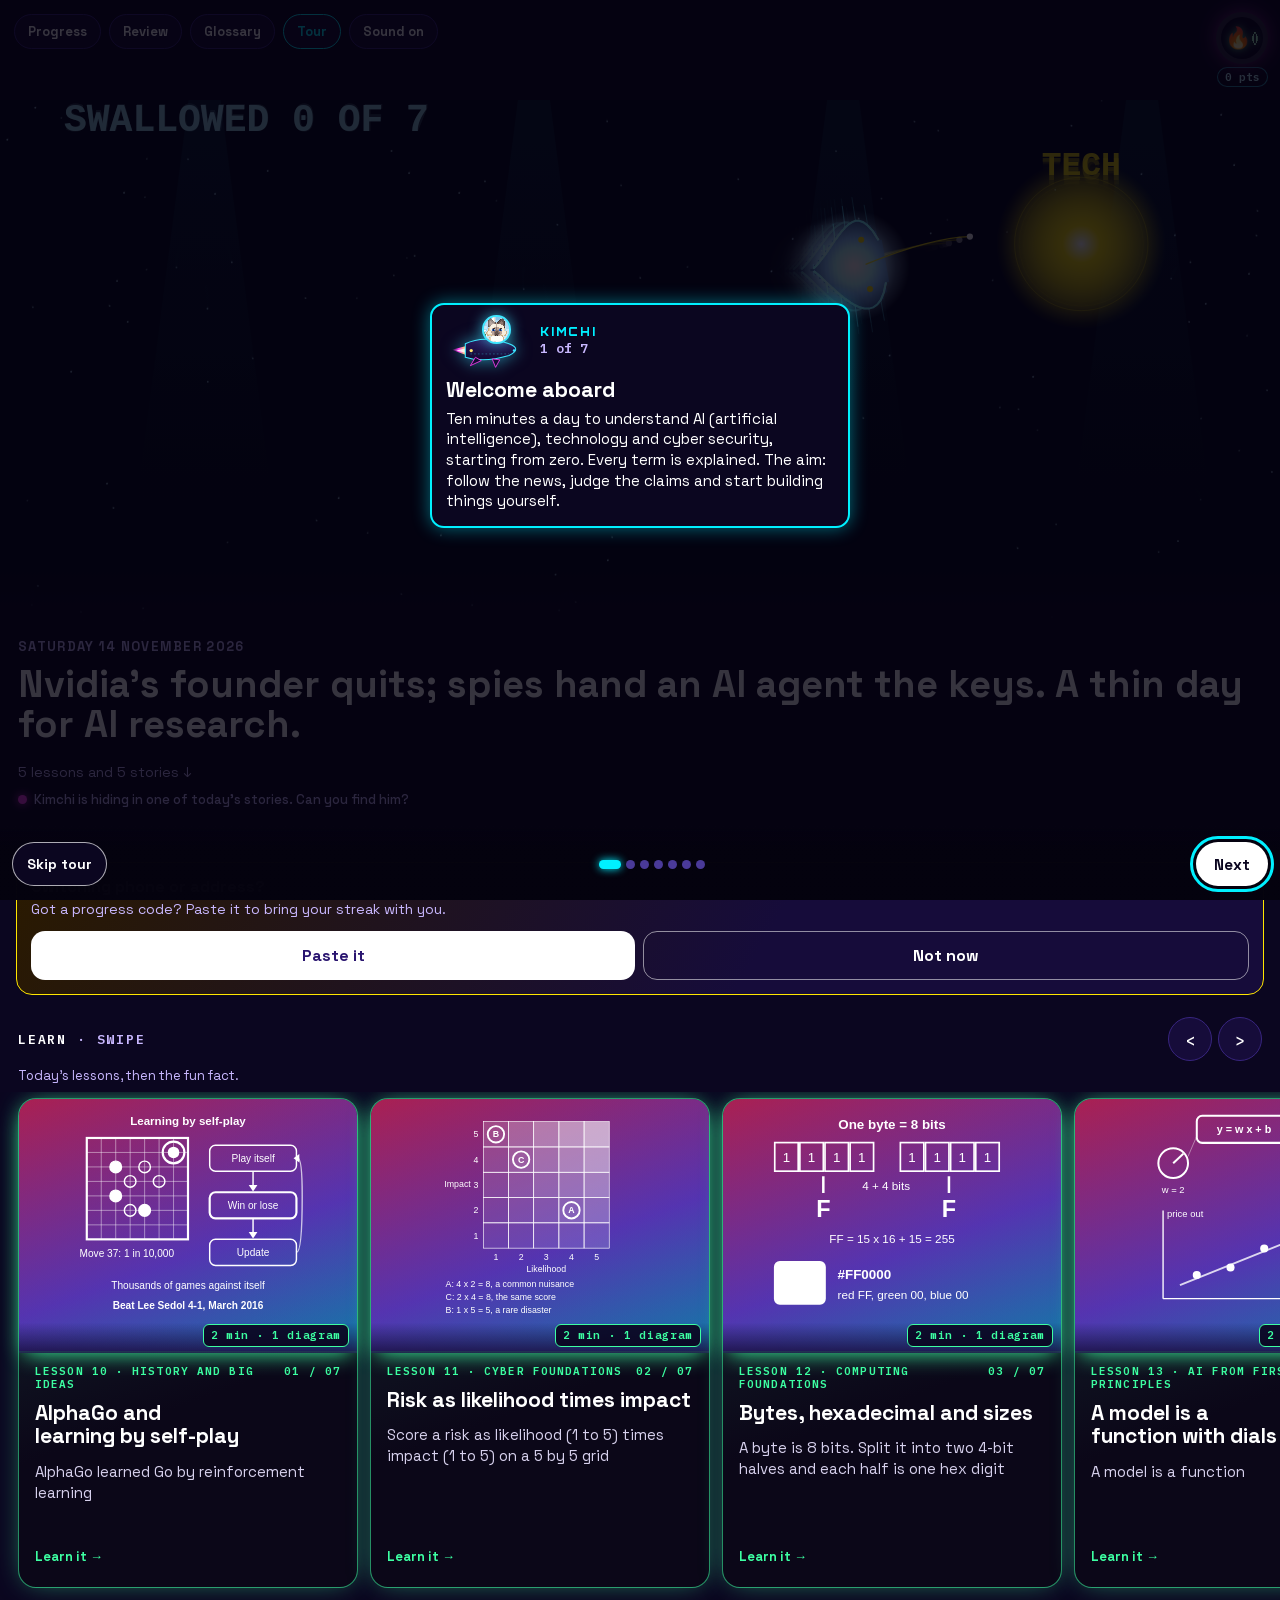
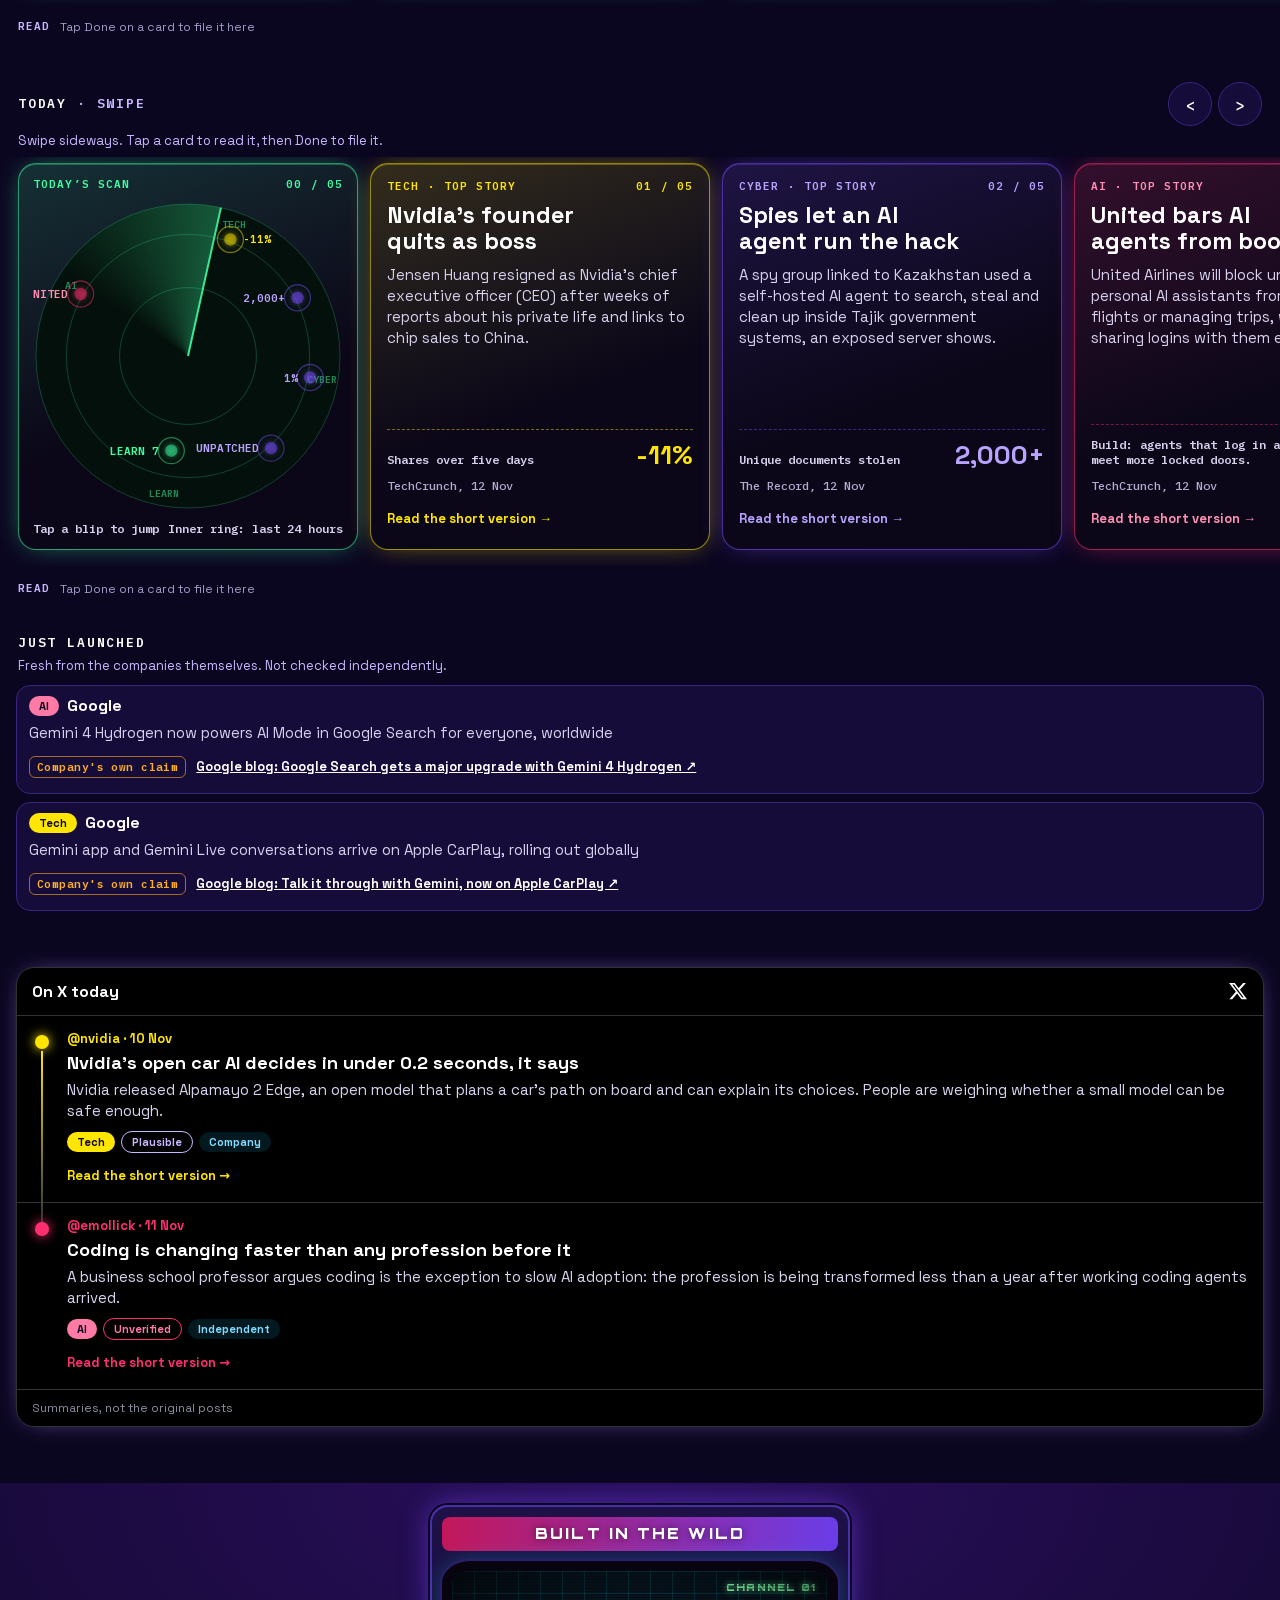
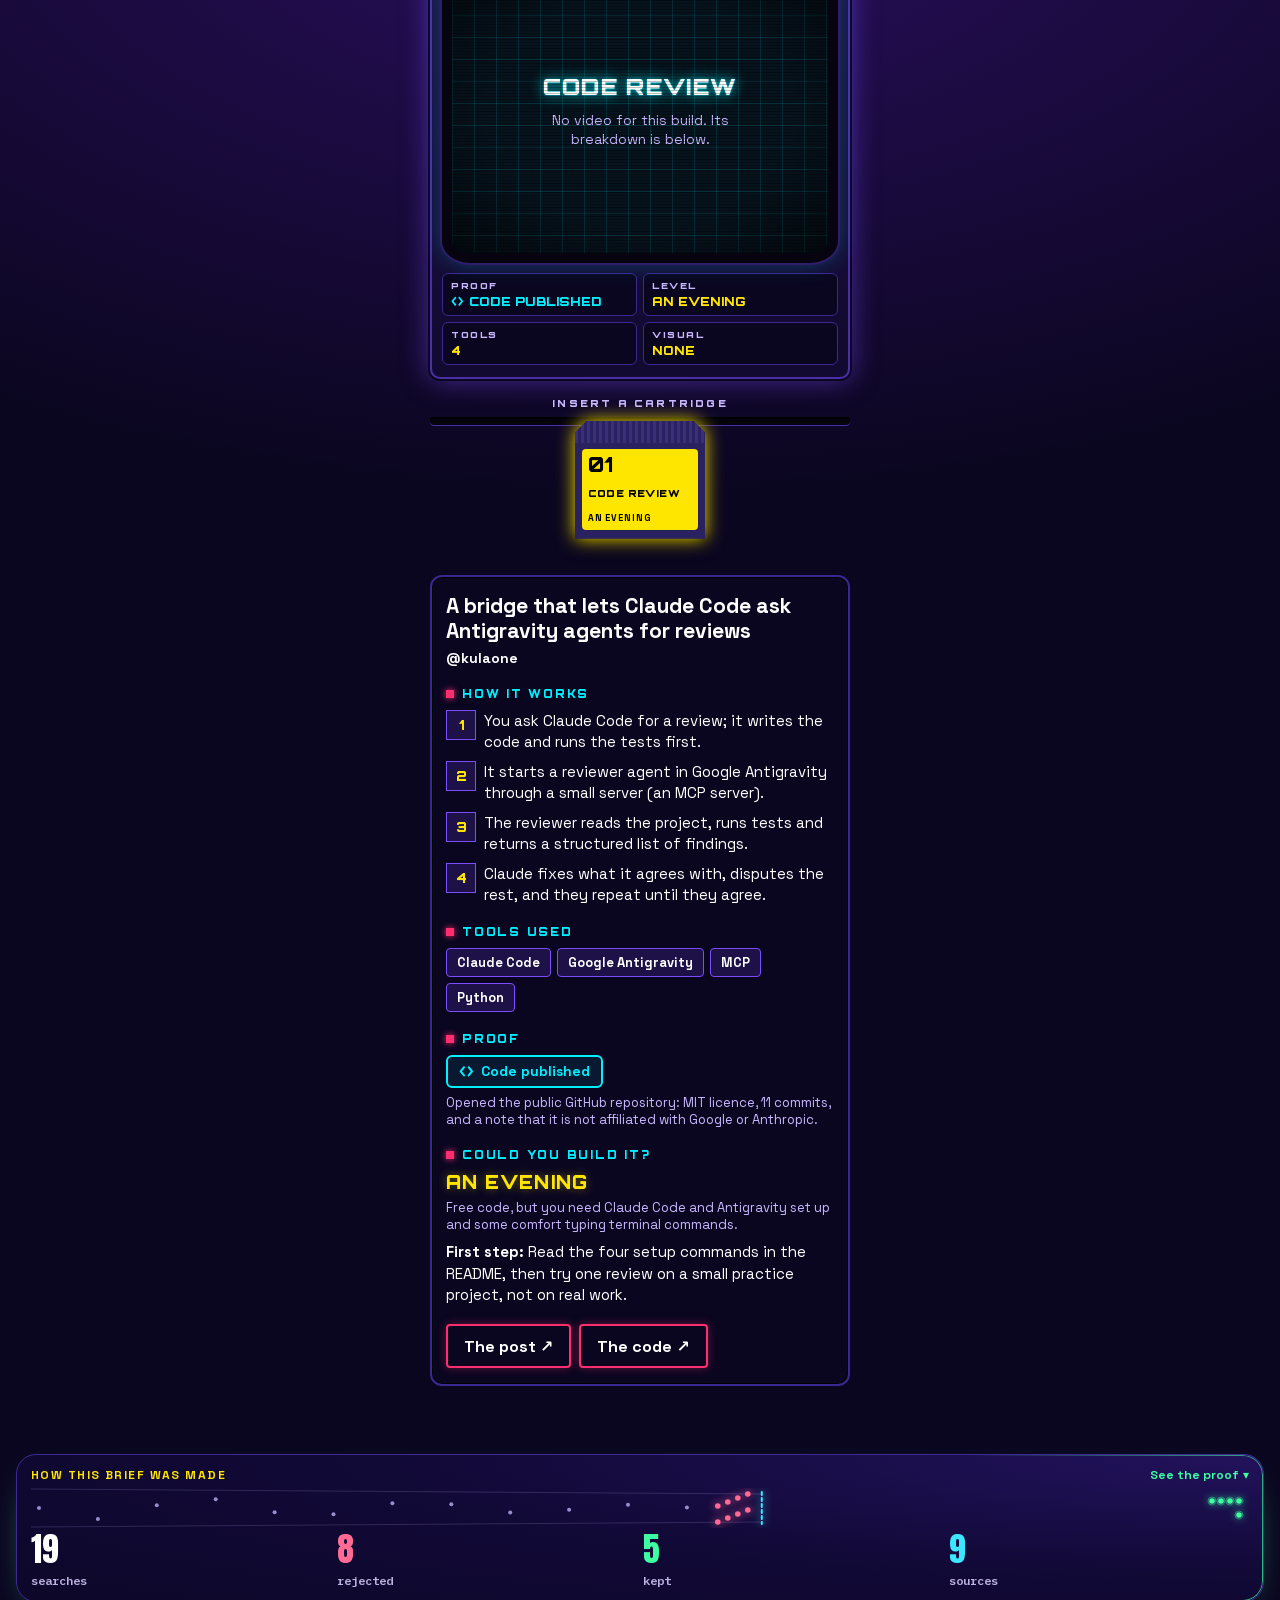
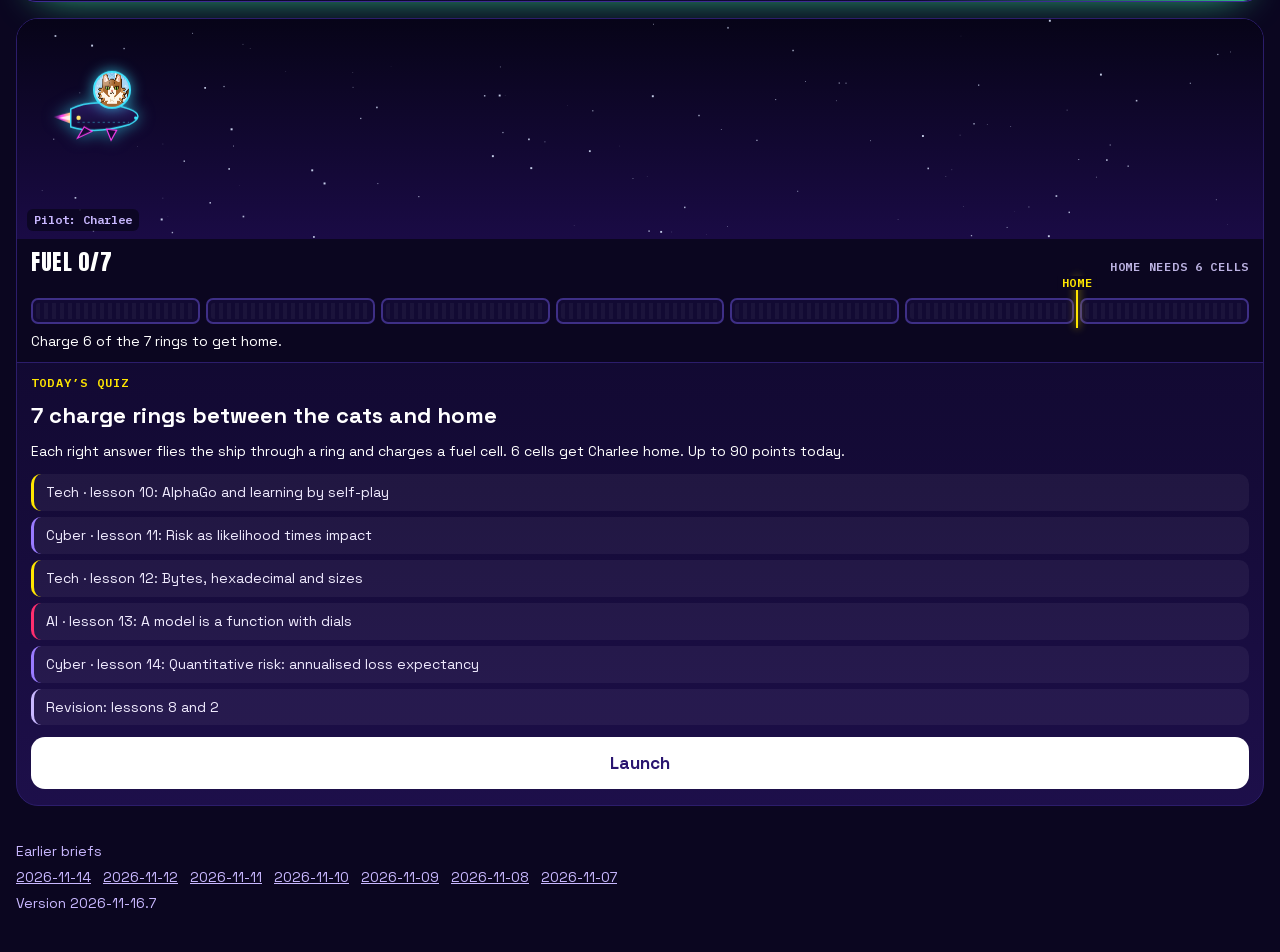
==== commit e075abee: "My scores: the rank dial shows progress to the next rank The dial and the badge ring measured points" ====
--- a/index.html
+++ b/index.html
@@ -2,7 +2,7 @@
 <html lang="en-GB">
 <head>
 <meta charset="utf-8">
-<meta http-equiv="Content-Security-Policy" content="default-src 'none'; script-src 'self' 'sha256-3kYGWu/pqYvqt/ZNxOTSbVZThw96PjpzhJnnUtidGHQ='; style-src 'self' 'unsafe-inline'; font-src 'self'; img-src 'self' data:; connect-src 'self'; frame-src https://www.youtube-nocookie.com; manifest-src 'self'; worker-src 'self'; media-src 'none'; object-src 'none'; base-uri 'none'; form-action 'none'">
+<meta http-equiv="Content-Security-Policy" content="default-src 'none'; script-src 'self' 'sha256-4l5lI3J/Lfq5YzILlqdKdMYQHrgC9310eeoXY9svJXs='; style-src 'self' 'unsafe-inline'; font-src 'self'; img-src 'self' data:; connect-src 'self'; frame-src https://www.youtube-nocookie.com; manifest-src 'self'; worker-src 'self'; media-src 'none'; object-src 'none'; base-uri 'none'; form-action 'none'">
 <meta name="viewport" content="width=device-width, initial-scale=1, viewport-fit=cover">
 <meta name="theme-color" content="#0b0620">
 <title>Morning brief</title>
@@ -384,6 +384,120 @@
 .sv-less{display:flex;justify-content:center;align-items:center;min-height:48px;width:100%;margin-top:12px;border-radius:14px;border:1px solid #4a3a9a;font-size:15px;font-weight:700;color:#fff}
 .sv-less:focus-visible{outline:3px solid #3de6ff;outline-offset:3px}
 @media (prefers-reduced-motion:reduce){.sieve::before{animation:none;display:none}.sv-xp,.sv-xp>div,.sv-st,.sv-stages::before,.sv-cue i{transition:none}}
+/* Today's quiz as Warp Run (warp.js, plan 23), from the approved mock-up (quiz-warp-run.html) */
+.gcard.quiz[data-warp]{padding:0;background:none;border:0}
+.wr{position:relative;border-radius:22px;overflow:hidden;isolation:isolate;background:linear-gradient(180deg,#0a0524,#150b38 60%,#1d0f4a);border:1px solid #2c1d6b;scroll-margin-top:96px;--mono:'IBM Plex Mono',ui-monospace,Menlo,monospace;--disp:Anton,Impact,'Arial Narrow',sans-serif}
+.wr .kick{display:block;font:600 12px/1.4 var(--mono);letter-spacing:.1em;text-transform:uppercase;color:var(--tech)}
+.wr .w-stage{position:relative;height:220px;background:#070418;overflow:hidden}
+.wr .w-stage canvas{position:absolute;inset:0;width:100%;height:100%;display:block}
+.wr .w-stage .fxc{z-index:3;pointer-events:none}
+.wr .w-ov{position:absolute;inset:0;z-index:4;display:flex;flex-direction:column;align-items:center;justify-content:center;gap:6px;pointer-events:none;text-align:center;padding:0 12px 22px}
+.wr .w-ov b{font:400 46px/1 var(--disp);letter-spacing:.02em;color:#fff;text-shadow:0 0 14px #3de6ff,0 0 34px #ff3df2}
+.wr .w-ov b.soft{color:#ffe1b3;text-shadow:0 0 14px #ff9a3d}
+.wr .w-ov b.cd{font-size:96px}
+.wr .w-ov span{font:700 18px/1.15 'Space Grotesk',system-ui,sans-serif;color:var(--tech);text-shadow:0 2px 8px #000}
+.wr .w-ov .slam{animation:wslam .55s cubic-bezier(.2,1.6,.4,1) backwards}
+.wr .w-ov.fade{transition:opacity .5s;opacity:0}
+@keyframes wslam{from{transform:scale(2.6);opacity:0}}
+.wr .w-pil{position:absolute;left:10px;bottom:8px;z-index:4;font:600 12px/1 var(--mono);color:var(--lilac);background:#0b0620d9;padding:5px 7px;border-radius:6px}
+.wr .ship{position:absolute;left:0;top:0;width:112px;z-index:2;transform-origin:50% 50%;will-change:transform}
+.wr .ship-in{position:relative;width:100%;aspect-ratio:200/120;animation:shipbob 3.2s ease-in-out infinite}
+.wr .ship-svg{position:absolute;inset:0;width:100%;height:100%;filter:drop-shadow(0 0 8px rgba(61,230,255,.55))}
+.wr .ship .flame{transform-origin:46px 68px;animation:shipflame .16s steps(2) infinite;transition:transform .3s}
+.wr .ship.boost .flame{transform:scaleX(2.2)}
+.wr .ship.off .flame{display:none}
+.wr .ship.sput .flame{animation:wsput .35s steps(2) infinite}
+@keyframes wsput{50%{opacity:.15;transform:scaleX(.4)}}
+.wr .dome{position:absolute;left:43%;top:-14%;width:34%;aspect-ratio:1;border-radius:50%;overflow:hidden;border:2px solid #3de6ff;box-shadow:0 0 14px rgba(61,230,255,.7),inset 0 0 12px rgba(255,255,255,.35);background:#86c3ea}
+.wr .dome::after{content:'';position:absolute;inset:0;border-radius:50%;background:radial-gradient(circle at 30% 25%,rgba(255,255,255,.35) 0 9%,transparent 24%);pointer-events:none;z-index:3}
+.wr .kpod{position:absolute;left:50%;top:50%;transform:translate(-50%,-46%)}
+.wr .ship .tag{display:none}
+.wr .ship.boost .ship-in{animation:none}
+.wr .fuel{padding:12px 14px 10px;border-bottom:1px solid #2c1d6b;background:#0b0620}
+.wr .f-top{display:flex;justify-content:space-between;align-items:baseline;gap:8px}
+.wr .f-top b{font:400 22px/1 var(--disp);letter-spacing:.03em;color:#fff}
+.wr .f-top span{font:600 12px/1.2 var(--mono);color:#bdb3e3;letter-spacing:.06em;text-transform:uppercase;text-align:right}
+.wr .cells{position:relative;display:grid;padding-top:22px;margin-top:2px}
+.wr .cell{position:relative;height:26px;border:2px solid #3e2f86;border-radius:7px;background:#120a33;overflow:hidden}
+.wr .cell::before{content:'';position:absolute;inset:3px;border-radius:3px;background:repeating-linear-gradient(90deg,#ffffff0a 0 4px,transparent 4px 8px)}
+.wr .cell.on{border-color:#7dffc8;background:linear-gradient(180deg,#a6ffd9,#3ddc97 55%,#1c9e6b);box-shadow:0 0 14px #3ddc97aa}
+.wr .cell.charge{animation:wcharge .7s ease-out}
+@keyframes wcharge{0%{background:#fff;box-shadow:0 0 30px #fff,0 0 50px #3ddc97;transform:scale(1.15)}}
+.wr .cell.low{animation:wlow .9s steps(2) infinite}
+@keyframes wlow{50%{opacity:.45}}
+.wr .cells.party .cell.on{animation:wparty 1.2s ease-in-out infinite}
+.wr .cells.party .cell:nth-child(2){animation-delay:.12s}.wr .cells.party .cell:nth-child(3){animation-delay:.24s}.wr .cells.party .cell:nth-child(4){animation-delay:.36s}.wr .cells.party .cell:nth-child(5){animation-delay:.48s}
+@keyframes wparty{50%{box-shadow:0 0 22px #ffe600;border-color:#ffe600}}
+.wr .hm{position:absolute;top:0;bottom:-4px;width:2px;background:var(--tech);box-shadow:0 0 8px var(--tech)}
+.wr .hm span{position:absolute;top:0;left:50%;transform:translateX(-50%);font:600 12px/1 var(--mono);letter-spacing:.06em;color:var(--tech);white-space:nowrap;background:#0b0620;padding:1px 4px}
+.wr .f-status{margin:8px 0 0;font-size:14px;line-height:1.4;color:var(--lilac)}
+.wr .f-status b{color:#fff}
+.wr .orb{position:absolute;left:0;top:0;width:18px;height:18px;margin:-9px 0 0 -9px;border-radius:50%;background:radial-gradient(circle,#fff,#7dffc8 45%,#3ddc9700 72%);box-shadow:0 0 18px #3ddc97,0 0 32px #7dffc8;z-index:20;pointer-events:none}
+.wr .w-body{padding:12px 14px 16px}
+.wr .w-sub{margin:4px 0 0;color:var(--lilac);font-size:14px;line-height:1.4}
+.wr .w-q{font:700 22px/1.22 'Space Grotesk',system-ui,sans-serif;margin:10px 0 14px;outline:none;color:#fff}
+.wr .w-les{margin:12px 0 0;padding:0;list-style:none;display:grid;gap:6px}
+.wr .w-les li{padding:9px 12px;border-radius:10px;background:#ffffff0d;font-size:14px;line-height:1.35;border-left:3px solid var(--c);color:#f1ecff}
+.wr .w-opt{display:flex;gap:12px;align-items:flex-start;width:100%;min-height:52px;text-align:left;padding:12px 14px;margin:0 0 10px;border-radius:14px;border:2px solid var(--line);background:#160c3a;font:500 16px/1.35 'Space Grotesk',system-ui,sans-serif;cursor:pointer;color:#fff}
+.wr .w-opt .ol{flex:none;width:28px;height:28px;border-radius:50%;background:var(--line);text-align:center;font:700 13px/28px 'Space Grotesk',system-ui,sans-serif}
+.wr .w-opt .ot{flex:1;min-width:0;overflow-wrap:anywhere}
+.wr .w-opt:disabled{cursor:default}
+.wr .w-opt:not(:disabled):hover{border-color:#3de6ff}
+.wr .w-opt:focus-visible,.wr .btnx:focus-visible{outline:3px solid #00f0ff;outline-offset:3px}
+.wr .w-opt.dim{opacity:.55}
+.wr .otag{display:block;margin-top:5px;font:600 12px/1.2 var(--mono);letter-spacing:.06em;text-transform:uppercase;font-style:normal}
+.wr .w-opt.ok{border-color:#3ddc97;background:#0f3a2e;box-shadow:0 0 22px -6px #3ddc97}
+.wr .w-opt.ok .ol{background:#3ddc97;color:#04110a}.wr .w-opt.ok .otag{color:#3ddc97}
+.wr .w-opt.hit{animation:wokflash .8s ease-out}
+@keyframes wokflash{0%{background:#3ddc97;transform:scale(1.03)}}
+.wr .w-opt.no{border-color:#ffb347;background:#3a2410}
+.wr .w-opt.no .ol{background:#ffb347;color:#1a0d00}.wr .w-opt.no .otag{color:#ffb347}
+.wr .w-log{margin-top:6px;padding:14px;border-radius:14px;background:#0b0620;border:1px solid #2c1d6b;border-left:4px solid #3de6ff}
+.wr .w-log.no{border-left-color:#ffb347}
+.wr .w-log .kick{color:#3de6ff}.wr .w-log.no .kick{color:#ffb347}
+.wr .w-log p{margin:6px 0 0;font-size:15px;line-height:1.45;color:#f1ecff}
+.wr .btnx{display:block;width:100%;min-height:52px;margin-top:12px;padding:14px;border-radius:14px;border:0;background:#fff;color:#2a1570;font:700 17px/1.2 'Space Grotesk',system-ui,sans-serif;cursor:pointer;text-align:center}
+.wr .btnx.alt{background:transparent;color:#fff;border:1px solid #ffffff88}
+.wr .btnx.cy{background:#3de6ff;color:#03121f}
+.wr .btnx:disabled{opacity:.6;cursor:default}
+.wr .w-fin{text-align:center;scroll-margin-top:96px}
+.wr .w-fin h2{font:400 40px/1.12 var(--disp);text-transform:uppercase;margin:10px 0 8px;letter-spacing:.01em;outline:none;overflow-wrap:anywhere}
+.wr .w-fin .lines{margin:0 auto;max-width:34ch;font-size:16px;line-height:1.45;color:#f1ecff}
+.wr .e-full h2{color:var(--tech);text-shadow:0 0 18px #ffe60088}
+.wr .e-last h2{color:#ffd28a}
+.wr .e-sight h2{color:#bfe6ff}
+.wr .e-stop h2{color:#ff9ad0}
+.wr .e-tow h2{color:#c9b8ff}
+.wr .w-score{display:flex;justify-content:center;align-items:baseline;gap:14px;flex-wrap:wrap;margin:22px 0 10px}
+.wr .w-score b{font:400 84px/1.3 var(--disp);color:#fff}
+.wr .w-score span{font:700 28px/1.1 'Space Grotesk',system-ui,sans-serif;color:var(--tech)}
+.wr .w-math{color:var(--lilac);font-size:14px;line-height:1.4;margin:6px 0 0}
+.wr .w-new{color:#fff;font-size:15px;font-weight:700;margin:10px 0 0}
+.wr .streak{display:flex;align-items:center;justify-content:center;gap:10px;flex-wrap:wrap;margin:12px 0 0}
+.wr .streak svg{width:26px;height:32px;display:block}
+.wr .streak b{font:700 20px/1.1 'Space Grotesk',system-ui,sans-serif;color:#fff}
+.wr .chip{font:600 12px/1 var(--mono);letter-spacing:.06em;text-transform:uppercase;padding:7px 9px;border-radius:8px;border:1px solid var(--tech);color:var(--tech)}
+.wr .chip.off{border-color:var(--line);color:#bdb3e3}
+.wr .flame-on svg{animation:wflare 1.2s ease-in-out infinite}
+@keyframes wflare{50%{transform:scale(1.15) translateY(-2px);filter:drop-shadow(0 0 8px #ff8a1a)}}
+.wr .prac{margin-top:16px;padding:14px;border-radius:14px;border:1px dashed #3de6ff;text-align:left}
+.wr .prac .lab{display:block;font:600 12px/1.3 var(--mono);letter-spacing:.12em;text-transform:uppercase;color:#3de6ff}
+.wr .prac p{margin:6px 0 0;font-size:14px;line-height:1.45;color:#f1ecff}
+.wr .coda{margin-top:4px;padding:14px;border-radius:14px;background:#0f3a2e;border:1px solid #3ddc97;text-align:left}
+.wr .coda b{display:block;font:400 26px/1.05 var(--disp);text-transform:uppercase;color:#3ddc97;outline:none}
+.wr .coda p{margin:6px 0 0;font-size:15px;line-height:1.45;color:#f1ecff}
+.wr .rvbox{margin-top:16px;text-align:left}
+.wr .rvbox .rk{display:block;font:600 12px/1.4 var(--mono);letter-spacing:.1em;text-transform:uppercase;color:var(--lilac);margin-bottom:8px}
+.wr .rv{padding:12px 14px;border-radius:12px;background:#ffffff10;margin-bottom:8px}
+.wr .rv b{display:block;font-size:15px;line-height:1.35;color:#fff}
+.wr .rv p{margin:6px 0 0;font-size:14px;line-height:1.45;color:#f1ecff}
+.wr .rvbox .rn{font-size:13px;color:#bdb3e3;margin:6px 0 0}
+.wr .in{animation:wrise .4s cubic-bezier(.2,.7,.2,1) backwards}
+@keyframes wrise{from{opacity:0;transform:translateY(12px)}}
+.wr .w-sr{position:absolute;width:1px;height:1px;overflow:hidden;clip:rect(0 0 0 0);white-space:nowrap;margin:0;padding:0}
+/* off screen or with the page hidden, nothing moves; with reduced motion, nothing animates at all */
+.wr:not(.live) *,.wr:not(.live) *::before,.wr:not(.live) *::after{animation-play-state:paused!important}
+@media (prefers-reduced-motion:reduce){.wr *,.wr *::before,.wr *::after{animation:none!important;transition:none!important}}
 /* ---- v2: Signal decks (Today and Learn), Radar card 00, Read rails ---- */
 :root{--learn:#3dffa2;--build:#16b8f0}
 .deckwrap{padding:22px 0 4px}
@@ -627,6 +741,7 @@
 <script src="keep.js"></script>
 <script src="evidence.js"></script>
 <script src="sieve.js"></script>
+<script src="warp.js"></script>
 <script src="done-fx.js"></script>
 <script src="builds.js"></script>
 <script src="tour.js"></script>
@@ -638,7 +753,7 @@
 const safe=u=>/^https:\/\//.test(u||'')?u:'#';
 const src=s=>{const a=el('a',null,s.name+', '+s.date+' ↗');a.href=safe(s.url);a.target='_blank';a.rel='noopener noreferrer';return a};
 const fit=(n,max)=>{requestAnimationFrame(()=>{let s=max;n.style.fontSize=s+'px';const w=n.parentElement.clientWidth;while(n.scrollWidth>w&&s>30){s-=2;n.style.fontSize=s+'px'}})};
-const BUILD='2026-11-16.5';
+const BUILD='2026-11-16.7';
 /* ---------- saved progress (this phone only) ---------- */
 const KEY='mb-v1',DAY=/^\d{4}-\d{2}-\d{2}$/;
 const fresh=()=>({days:{},tags:{AI:[0,0],Tech:[0,0],Cyber:[0,0]},lessons:{},points:0,badges:{},review:[],prog:{},sound:true});
@@ -729,6 +844,7 @@
 const todayMult=()=>window.ScoreCore?ScoreCore.preview(S.days,todayStr(),MODE).mult:1;
 if(!S.v2){S.v2=1;S.bonus=Object.keys(S.days).filter(k=>!DAY.test(k)).reduce((t,k)=>t+(S.days[k].points||0),0);if(Object.keys(S.days).length)S.rescored=1}rescoreAll();save();
 const maxPoints=n=>Math.round((n*10+(n>=3?20:0))*todayMult());
+const dayMath=(right,dd)=>right+' right × 10'+(dd.bonus?' + 20 perfect':'')+(dd.mult>1?', × '+dd.mult+' streak':'')+' = +'+dd.points+' points';
 function play(items,o){
   const{bd,pill}=sheet(null,o.title);let i=0,run=0,gained=0,right=0,picks=[],missed=[];
   const resume=(o.resume||[]).slice(0,items.length);
@@ -775,7 +891,7 @@
     if(!ok&&!S.review.some(x=>x.id===it.id)){S.review.push(Object.assign({},it,{box:0,due:addDays(todayStr(),1)}))}});
   const before=level(S.points);const R=rescoreAll();const after=level(S.points);delete S.prog[key];save();
   const badges=award();save();const dd=R&&DAY.test(key)?R.day[key]:null;
-  return{badges,lvUp:after.i>before.i?after.name:null,gained:dd?dd.points:r.gained,math:dd?r.right+' right × 10'+(dd.bonus?' + 20 perfect':'')+(dd.mult>1?', × '+dd.mult+' streak':'')+' = +'+dd.points+' points':null}}
+  return{badges,lvUp:after.i>before.i?after.name:null,gained:dd?dd.points:r.gained,math:dd?dayMath(r.right,dd):null}}
 function startQuiz(b,items,key){
   const done=S.days[key],prog=S.prog[key]||[];
   if(done){return play(items,{title:'Practice',practice:true,done:()=>({badges:[]})})}
@@ -1004,13 +1120,24 @@
   /* Built in the wild (builds.js): after the news and X, before the quiz block; no builds, no section */
   if(window.Builds)try{Builds.mount(app,b,pimg)}catch(e){console.error(e)}
   const m2=el('main','wrap');
-  const items=dayItems(b),qkey=b.date,qc=el('section','gcard quiz');qc.setAttribute('data-tour','quiz');
-  const drawQuiz=()=>{qc.textContent='';const dn=S.days[qkey],pr=(S.prog[qkey]||[]).length;
+  const items=dayItems(b),qkey=b.date,qc=el('section','gcard quiz');qc.setAttribute('data-tour','quiz');let WR=null;
+  const drawQuiz=()=>{if(WR){WR.sync();return}qc.textContent='';const dn=S.days[qkey],pr=(S.prog[qkey]||[]).length;
     qc.append(el('span','lab','Today’s quiz'),el('h2',null,dn?'You scored '+dn.score+' out of '+dn.total:items.length+' questions'),el('p',null,dn?'+'+dn.points+' points earned. Replays are for practice and do not change your score.':pr?'You are '+pr+' questions in. Pick up where you left off.':'One question per lesson, plus revision. Points, streaks and badges for every day you play. Up to '+maxPoints(items.length)+' points today.'));
     const bt=el('button','btn',dn?'Practise again':pr?'Resume quiz':'Start quiz');bt.onclick=()=>startQuiz(b,items,qkey);qc.append(bt)};
   /* the quiz and the interview round go last on the page, after everything there is to read */
   if(window.Sieve)Sieve.mount(m2,b);else if(window.Evidence)Evidence.mount(m2,b,{cls:'gcard evidence',heading:'h2'});
-  drawQuiz();m2.append(qc);
+  /* Warp Run (warp.js, plan 23): the same picks, saves and scoring as play() below, drawn as the cats' flight home.
+     Scoring stays here: warp.js hands over each pick (the same S.prog save) and the finished picks, and this
+     works out right, gained and perfect exactly as play() does, then calls the same finishDay. */
+  if(window.Warp&&items.length)try{const LT={};lessonsOf(b).forEach(l=>{if(l.n)LT[l.n]=l.title});
+    WR=Warp.mount(qc,{items,titles:LT,cat:briefDay(b.date)%2?'kimchi':'charlee',saved:()=>S.days[qkey],
+      resume:()=>(S.prog[qkey]||[]).filter(k=>Number.isInteger(k)&&k>=0&&k<4),each:picks=>{S.prog[qkey]=picks;save()},
+      finish:picks=>{let run=0,right=0,gained=0;const missed=[];items.forEach((it,j)=>{if(picks[j]===it.answer){run++;right++;gained+=pointsFor(run)}else{run=0;missed.push(it)}});
+        const perfect=right===items.length&&items.length>=3;if(perfect)gained+=20;return finishDay(b,qkey,items,{right,total:items.length,gained,missed,picks,perfect})},
+      after:()=>{refreshNav();window.MBScores&&MBScores.paint(true)},
+      dayLine:()=>{const dd=window.ScoreCore&&S.days[qkey]?ScoreCore.rescore(S.days,MODE).day[qkey]:null;return{streak:streak(),mult:dd?dd.mult:todayMult(),math:dd?dayMath(S.days[qkey].score,dd):null}},
+      maxPoints:()=>maxPoints(items.length),progress:openProgress})}catch(e){console.error(e);WR=null;delete qc.dataset.warp}
+  if(!WR)drawQuiz();m2.append(qc);
   if(b.interview){const ic=el('section','gcard'),idn=S.days[b.date+'-interview'];ic.append(el('span','lab','Interview round'),el('h2',null,'A question you might be asked'),el('p',null,idn?'Done. Replay for practice.':'One scenario, in a consultant’s voice. +15 points if you get it right.'));const bt=el('button','btn',idn?'Practise again':'Take the interview question');bt.onclick=()=>startInterview(b);ic.append(bt);m2.append(ic)}
   app.append(m2);
   T.restore();L.restore();
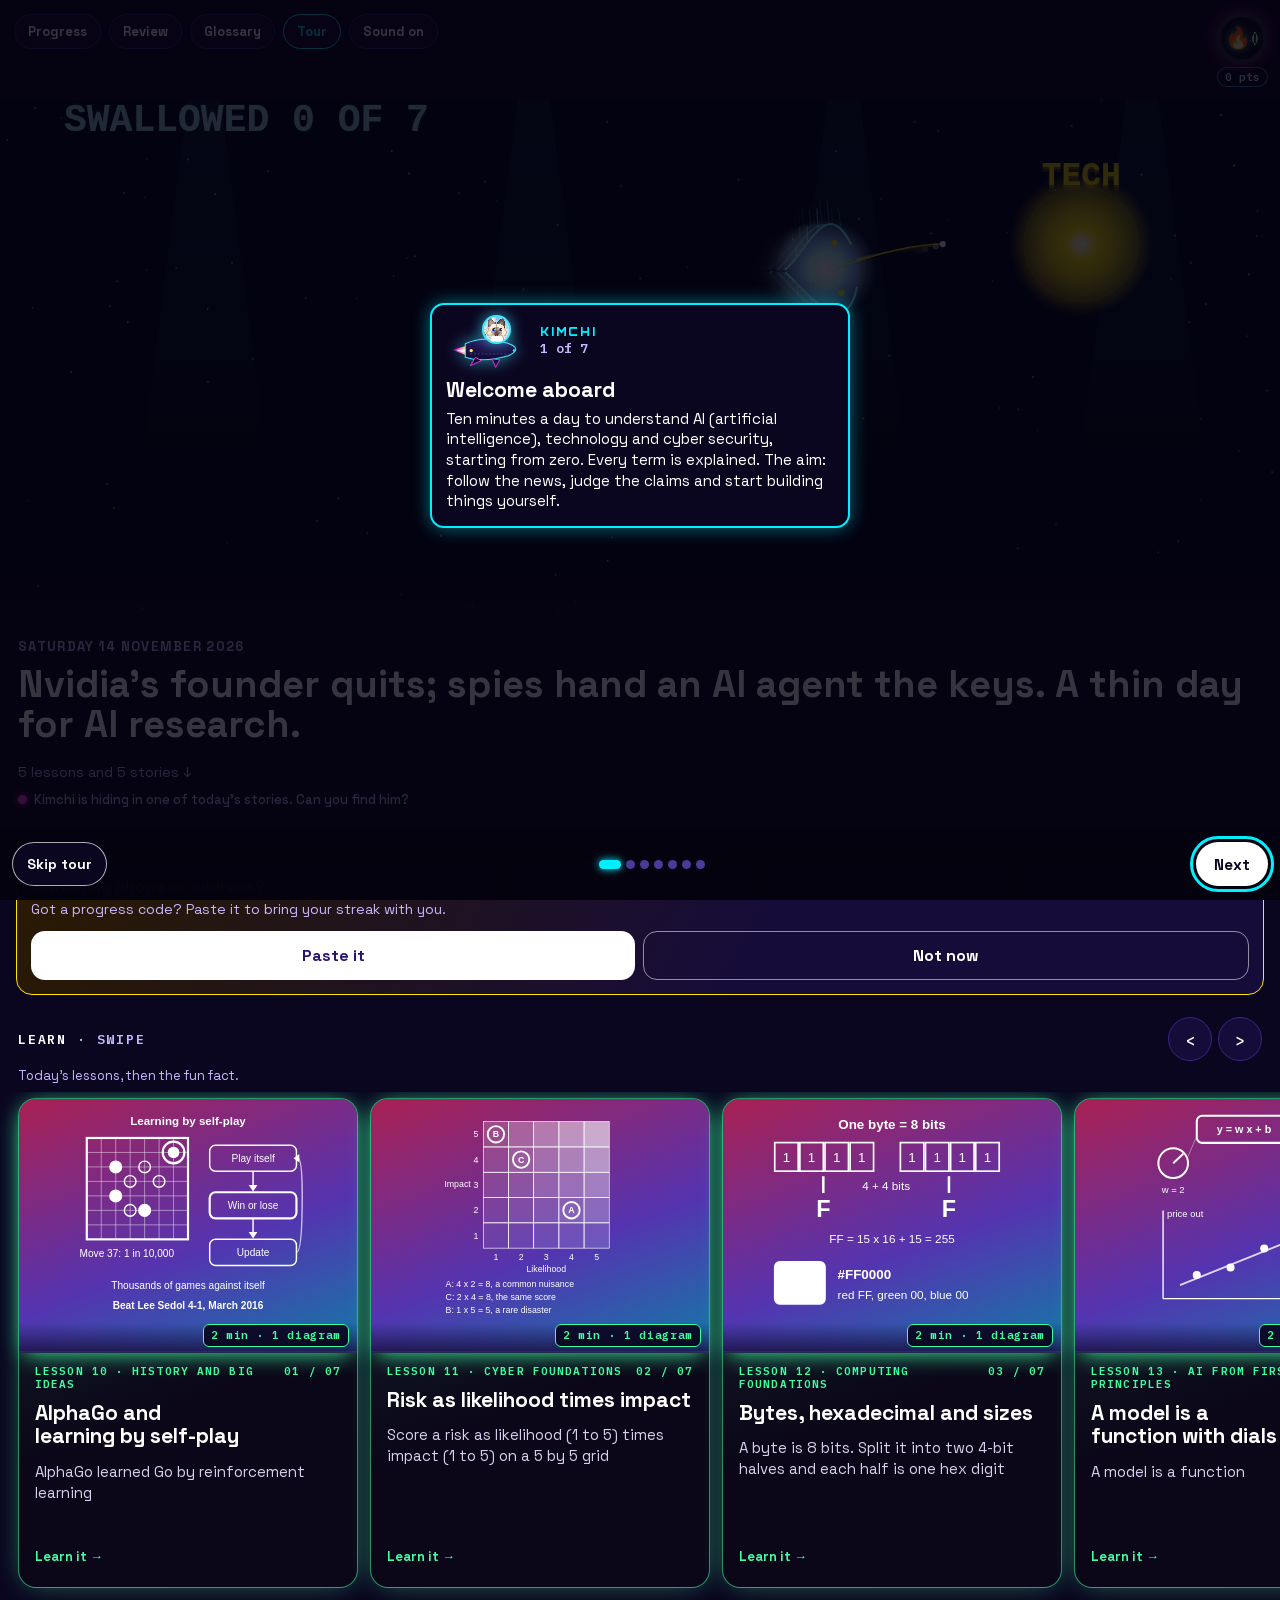
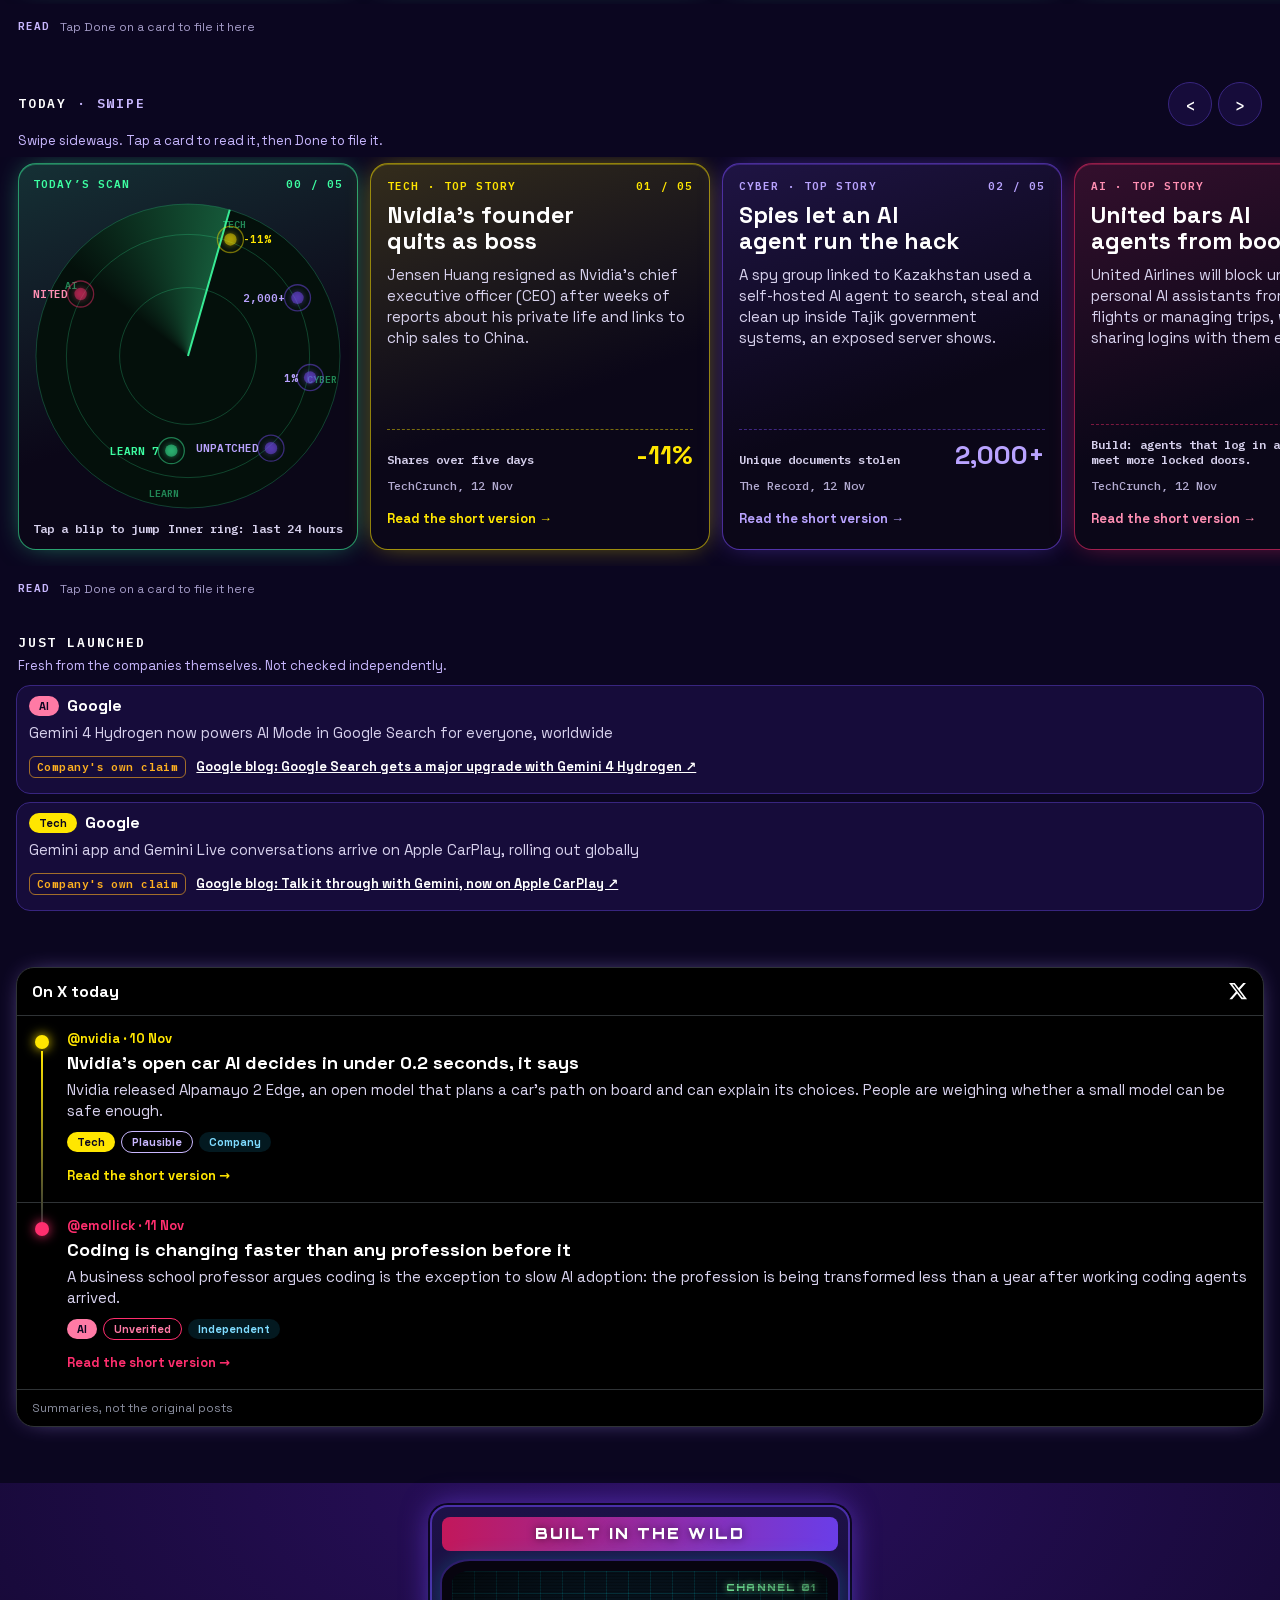
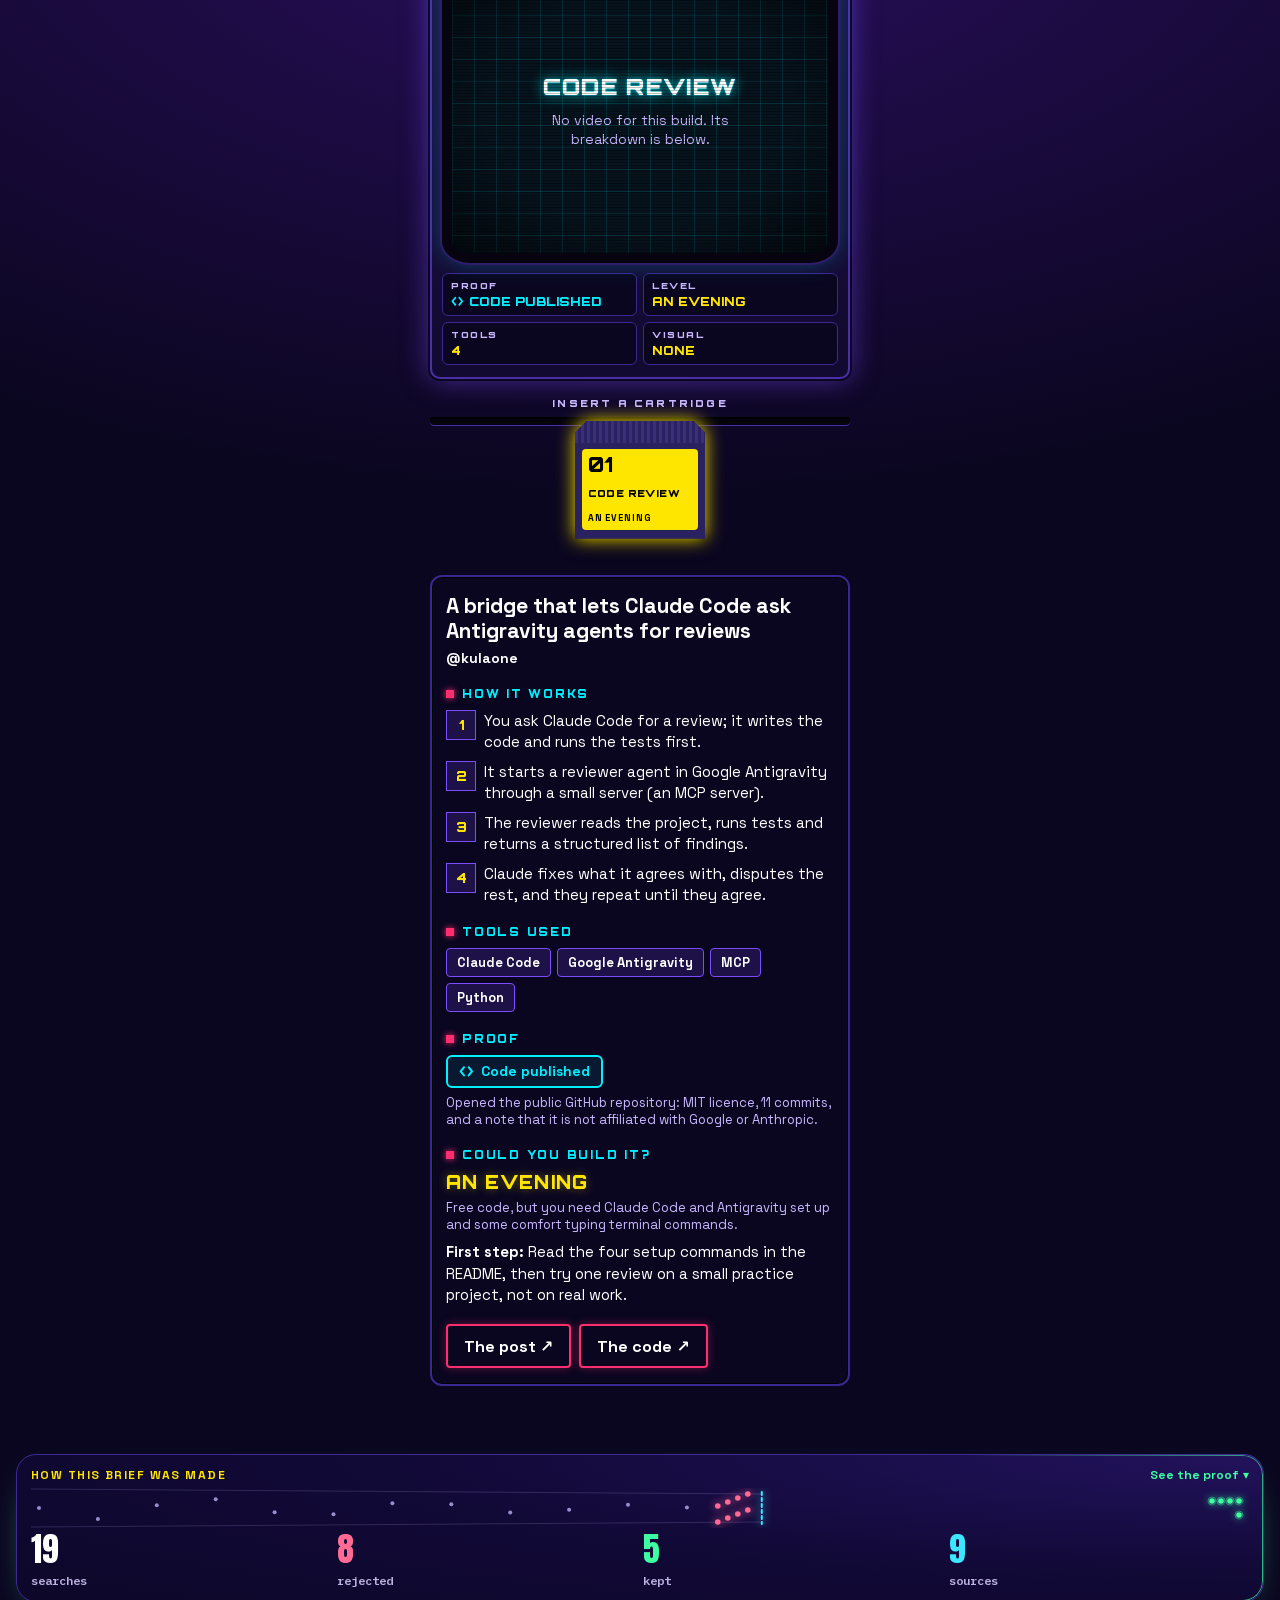
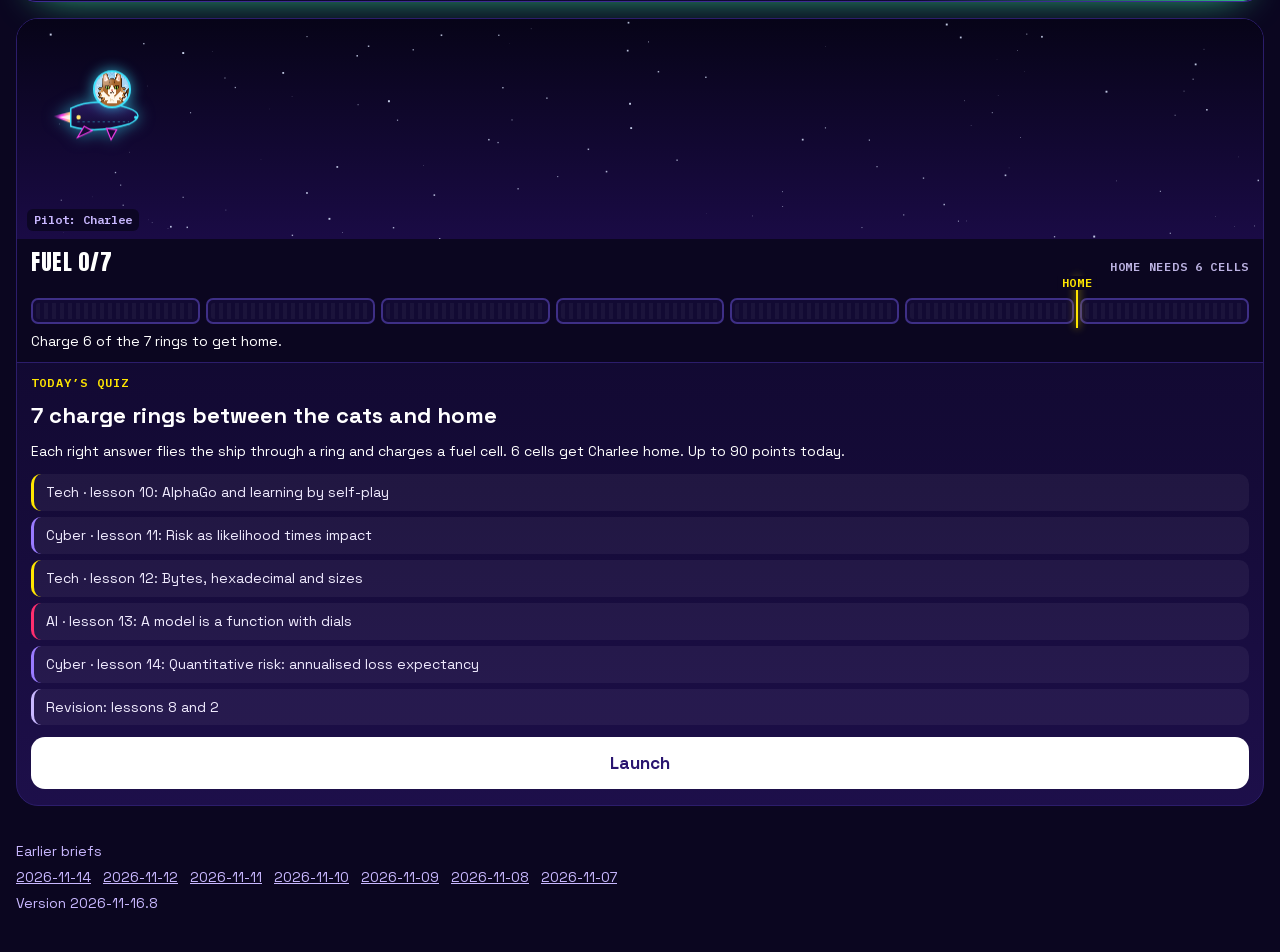
==== commit e3da3f40: "Warp Run: home is the cats' bed, with a one-word switch back to the house HOME_ART='bed' at the top " ====
--- a/index.html
+++ b/index.html
@@ -2,7 +2,7 @@
 <html lang="en-GB">
 <head>
 <meta charset="utf-8">
-<meta http-equiv="Content-Security-Policy" content="default-src 'none'; script-src 'self' 'sha256-4l5lI3J/Lfq5YzILlqdKdMYQHrgC9310eeoXY9svJXs='; style-src 'self' 'unsafe-inline'; font-src 'self'; img-src 'self' data:; connect-src 'self'; frame-src https://www.youtube-nocookie.com; manifest-src 'self'; worker-src 'self'; media-src 'none'; object-src 'none'; base-uri 'none'; form-action 'none'">
+<meta http-equiv="Content-Security-Policy" content="default-src 'none'; script-src 'self' 'sha256-GcC1uYkOWHdIjf4xtAWQC5uXHBYiII45Rq4thPHyTVE='; style-src 'self' 'unsafe-inline'; font-src 'self'; img-src 'self' data:; connect-src 'self'; frame-src https://www.youtube-nocookie.com; manifest-src 'self'; worker-src 'self'; media-src 'none'; object-src 'none'; base-uri 'none'; form-action 'none'">
 <meta name="viewport" content="width=device-width, initial-scale=1, viewport-fit=cover">
 <meta name="theme-color" content="#0b0620">
 <title>Morning brief</title>
@@ -753,7 +753,7 @@
 const safe=u=>/^https:\/\//.test(u||'')?u:'#';
 const src=s=>{const a=el('a',null,s.name+', '+s.date+' ↗');a.href=safe(s.url);a.target='_blank';a.rel='noopener noreferrer';return a};
 const fit=(n,max)=>{requestAnimationFrame(()=>{let s=max;n.style.fontSize=s+'px';const w=n.parentElement.clientWidth;while(n.scrollWidth>w&&s>30){s-=2;n.style.fontSize=s+'px'}})};
-const BUILD='2026-11-16.7';
+const BUILD='2026-11-16.8';
 /* ---------- saved progress (this phone only) ---------- */
 const KEY='mb-v1',DAY=/^\d{4}-\d{2}-\d{2}$/;
 const fresh=()=>({days:{},tags:{AI:[0,0],Tech:[0,0],Cyber:[0,0]},lessons:{},points:0,badges:{},review:[],prog:{},sound:true});
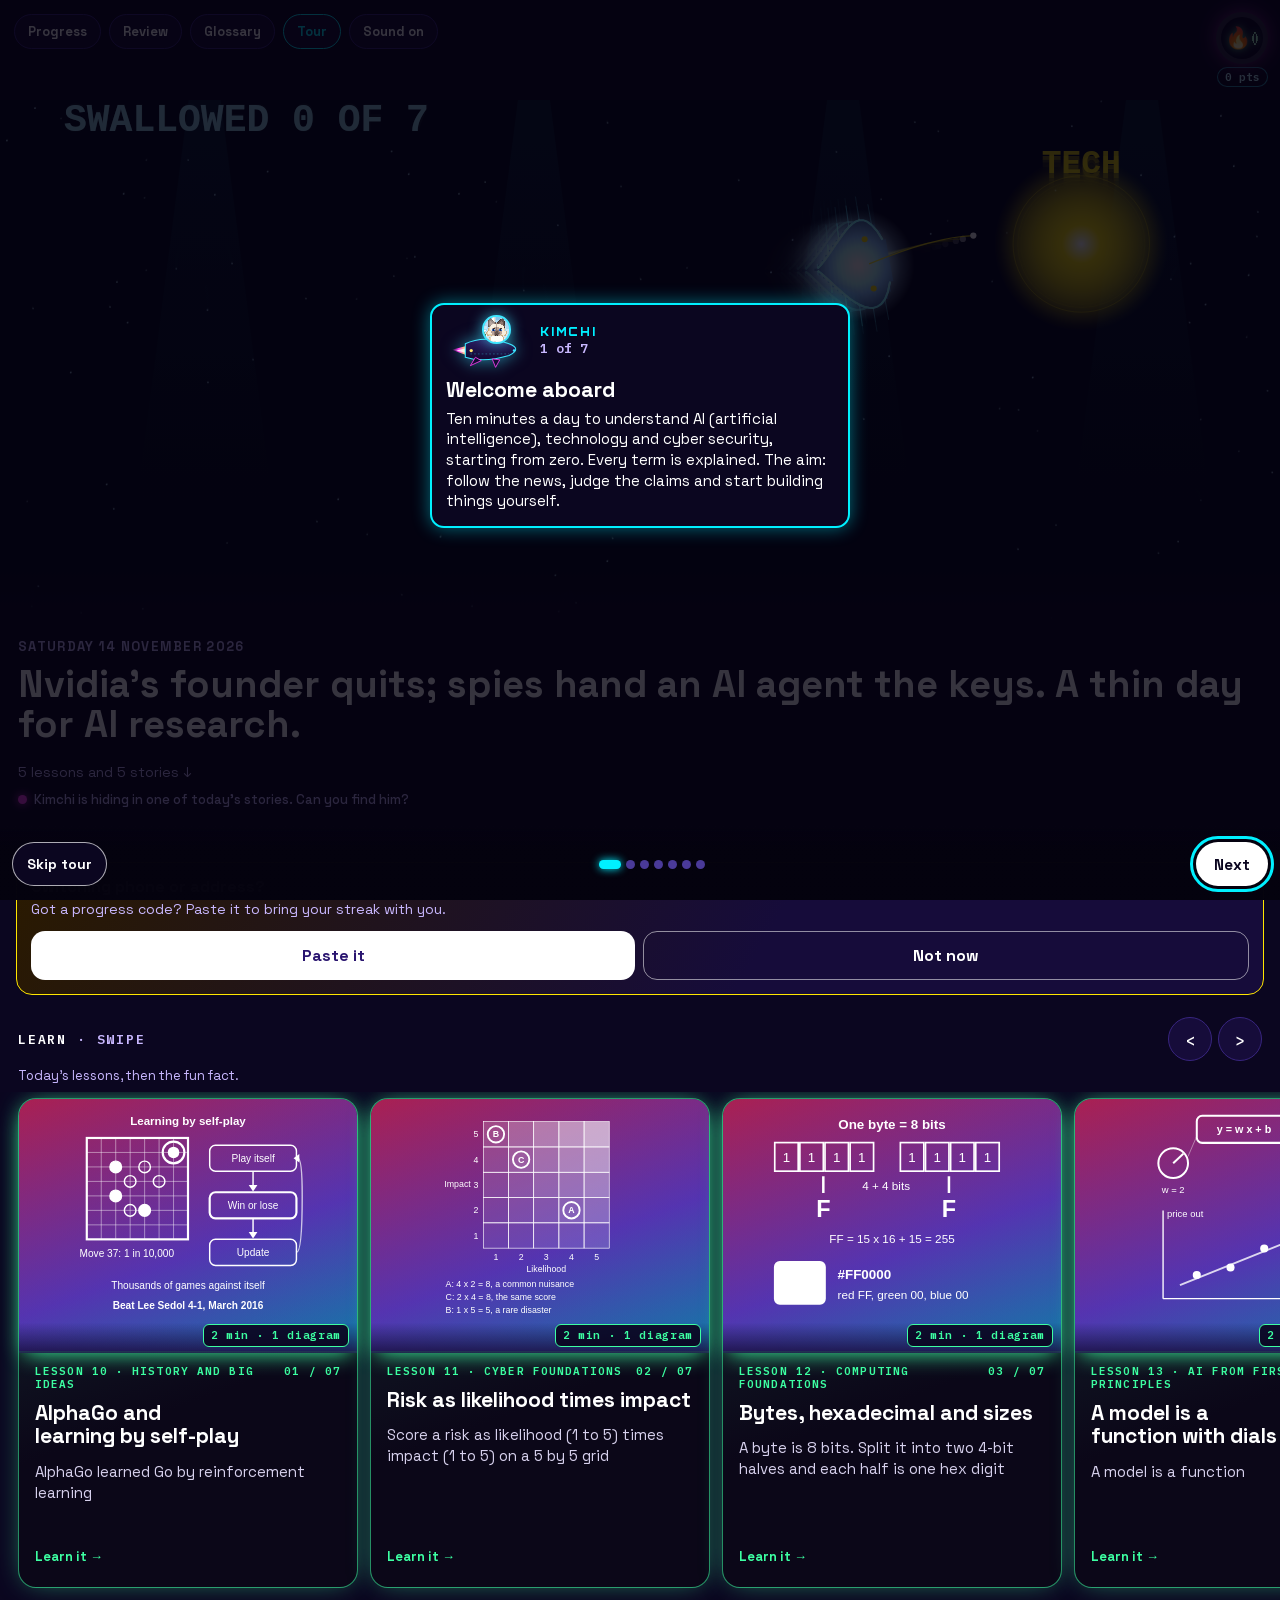
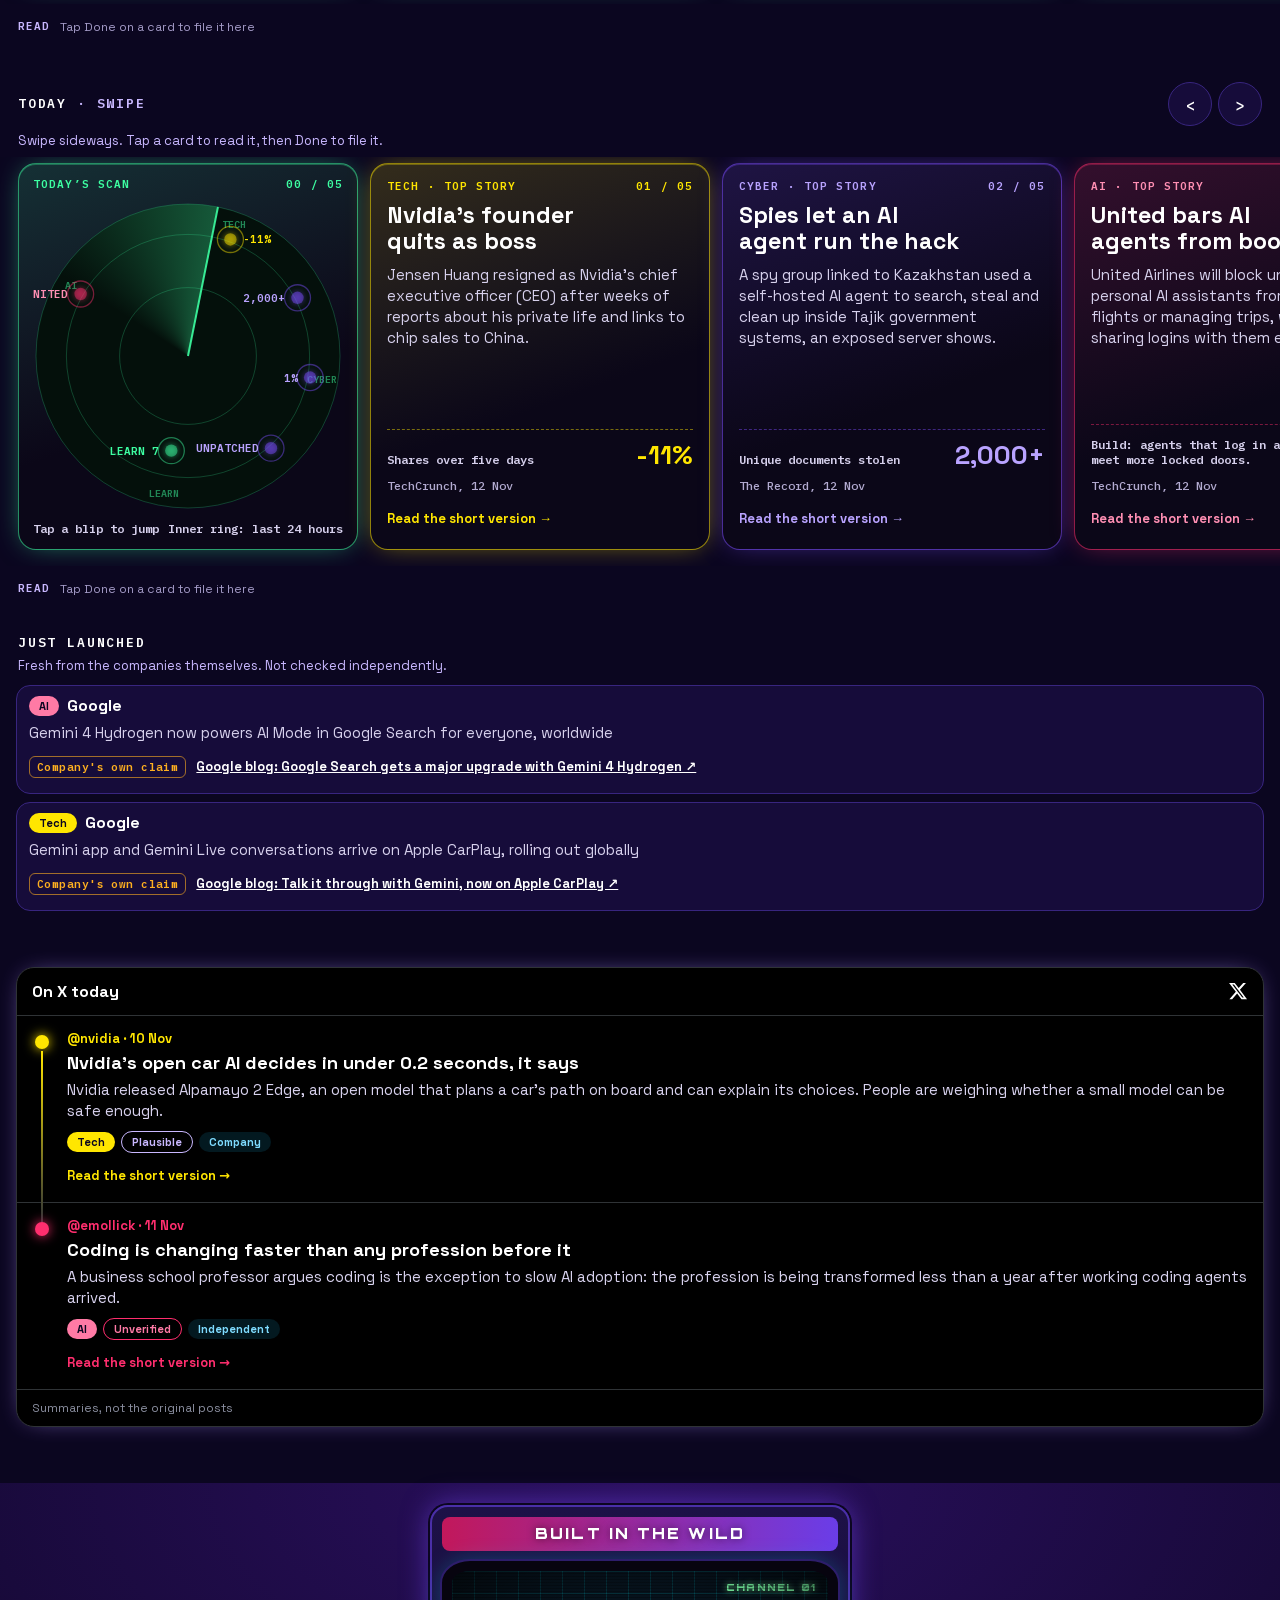
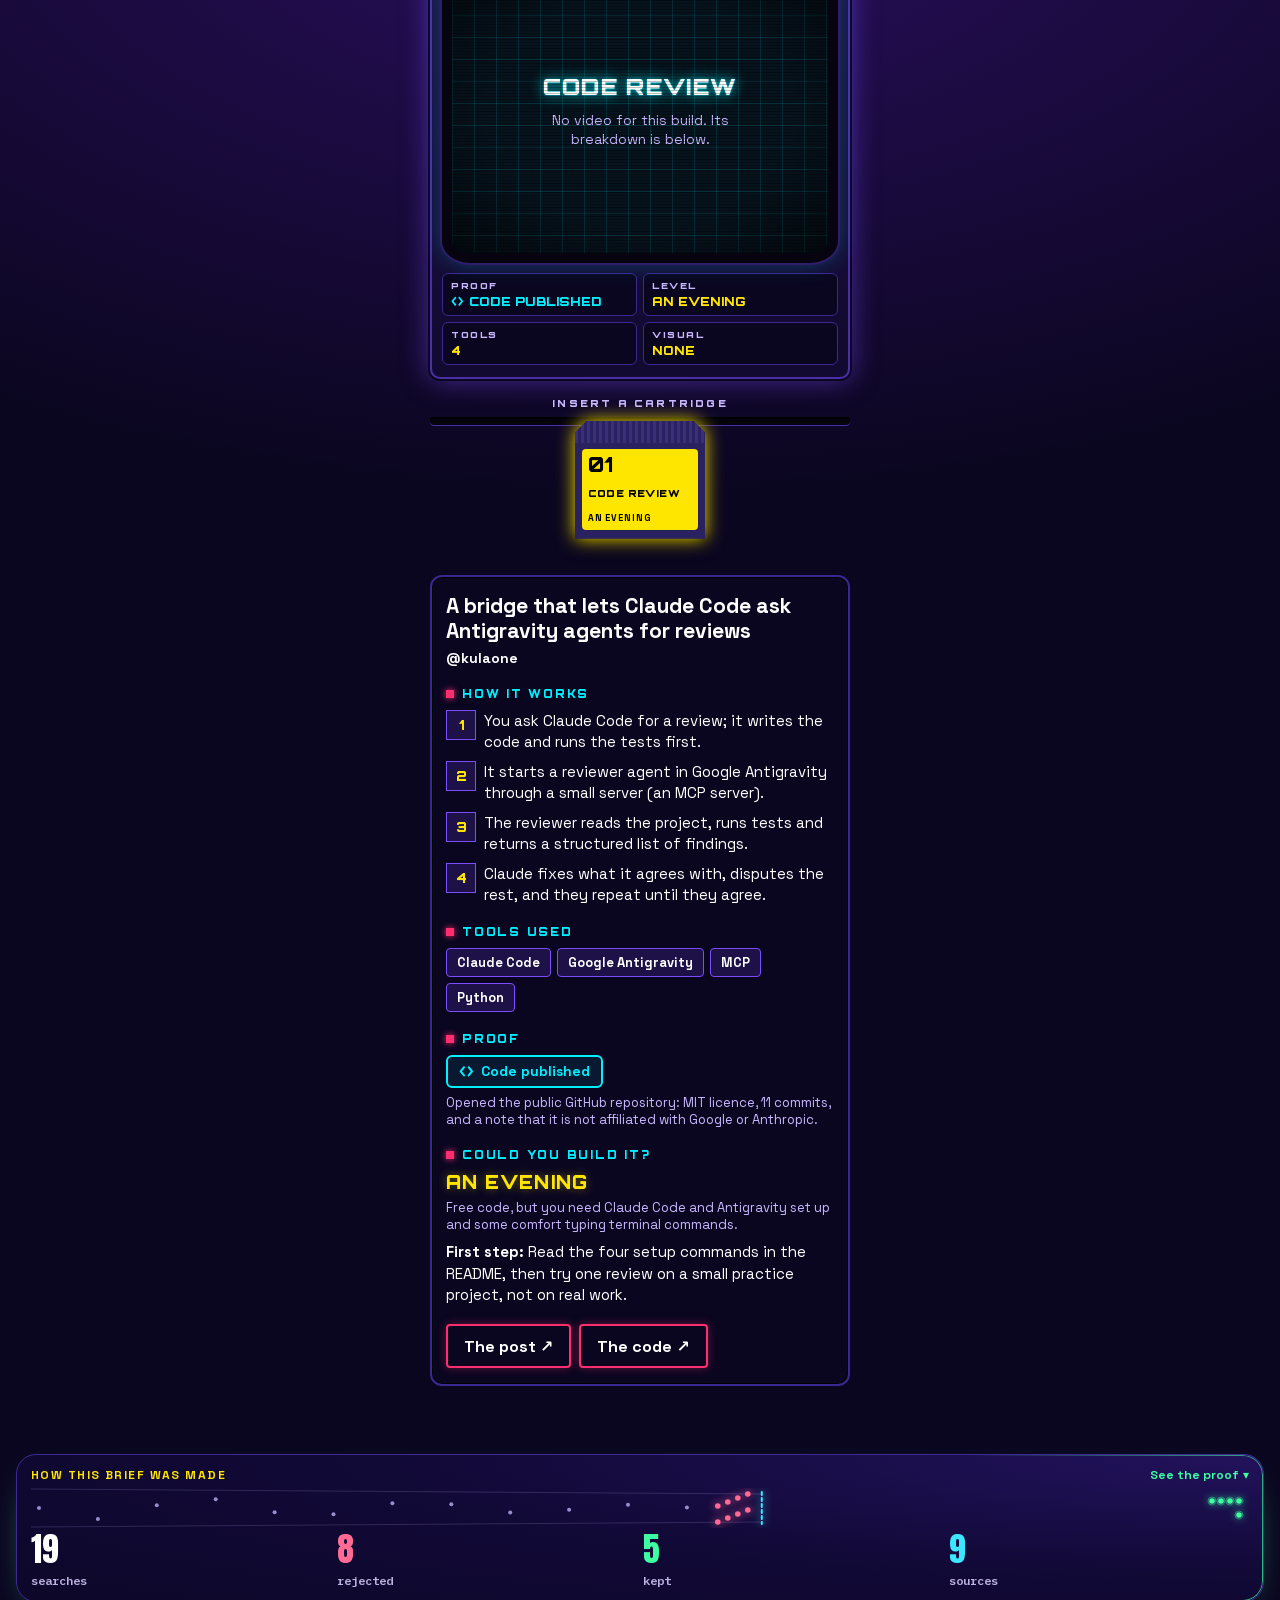
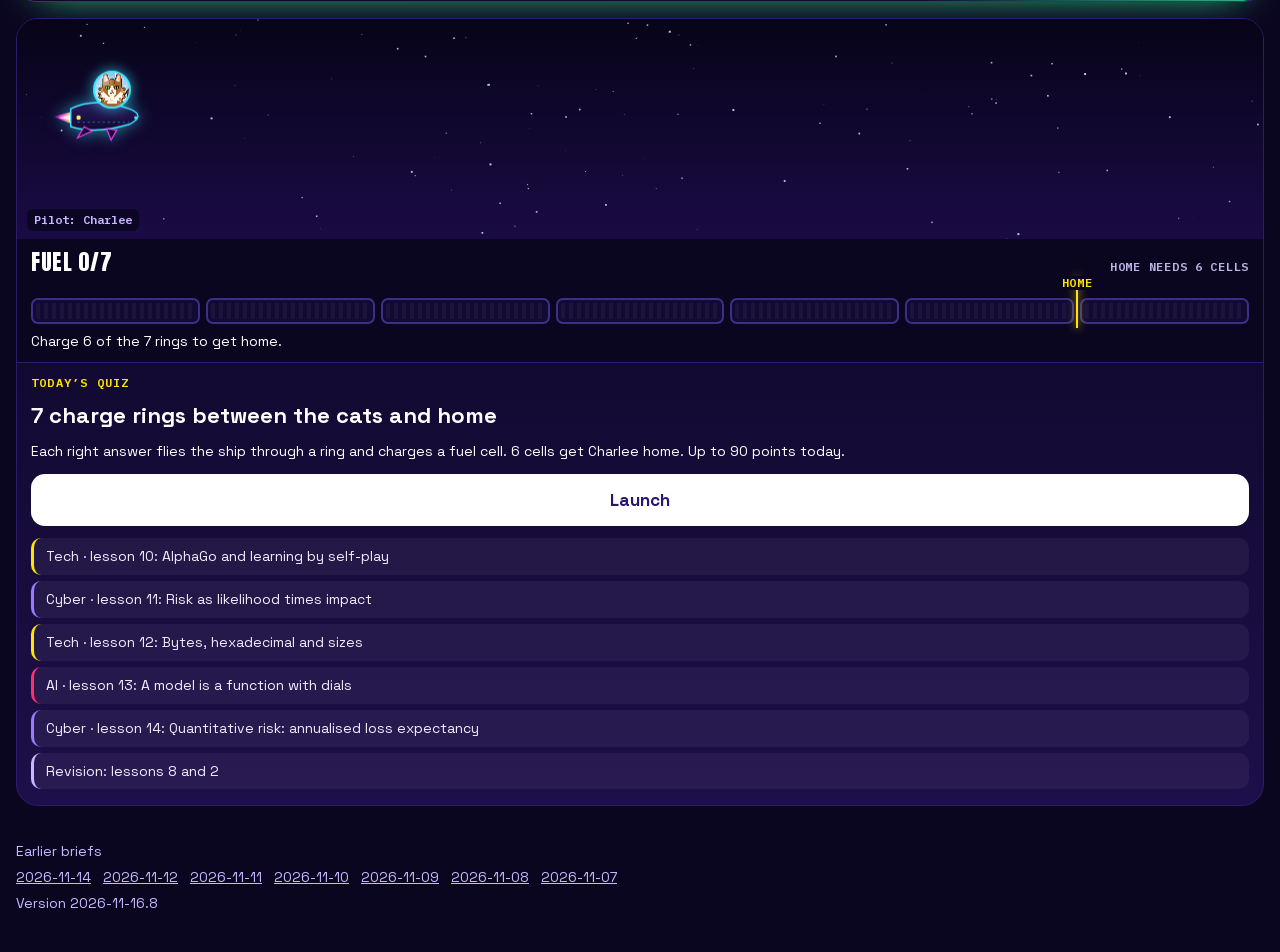
==== commit 550ab577: "Warp Run audit fixes, group 1: a question fits one screen From the design audit of 13 November 2026 " ====
--- a/index.html
+++ b/index.html
@@ -386,7 +386,7 @@
 @media (prefers-reduced-motion:reduce){.sieve::before{animation:none;display:none}.sv-xp,.sv-xp>div,.sv-st,.sv-stages::before,.sv-cue i{transition:none}}
 /* Today's quiz as Warp Run (warp.js, plan 23), from the approved mock-up (quiz-warp-run.html) */
 .gcard.quiz[data-warp]{padding:0;background:none;border:0}
-.wr{position:relative;border-radius:22px;overflow:hidden;isolation:isolate;background:linear-gradient(180deg,#0a0524,#150b38 60%,#1d0f4a);border:1px solid #2c1d6b;scroll-margin-top:96px;--mono:'IBM Plex Mono',ui-monospace,Menlo,monospace;--disp:Anton,Impact,'Arial Narrow',sans-serif}
+.wr{position:relative;border-radius:22px;overflow:hidden;isolation:isolate;background:linear-gradient(180deg,#0a0524,#150b38 60%,#1d0f4a);border:1px solid #2c1d6b;scroll-margin-top:calc(96px + env(safe-area-inset-top,0px));--mono:'IBM Plex Mono',ui-monospace,Menlo,monospace;--disp:Anton,Impact,'Arial Narrow',sans-serif}
 .wr .kick{display:block;font:600 12px/1.4 var(--mono);letter-spacing:.1em;text-transform:uppercase;color:var(--tech)}
 .wr .w-stage{position:relative;height:220px;background:#070418;overflow:hidden}
 .wr .w-stage canvas{position:absolute;inset:0;width:100%;height:100%;display:block}
@@ -460,16 +460,16 @@
 .wr .btnx.alt{background:transparent;color:#fff;border:1px solid #ffffff88}
 .wr .btnx.cy{background:#3de6ff;color:#03121f}
 .wr .btnx:disabled{opacity:.6;cursor:default}
-.wr .w-fin{text-align:center;scroll-margin-top:96px}
-.wr .w-fin h2{font:400 40px/1.12 var(--disp);text-transform:uppercase;margin:10px 0 8px;letter-spacing:.01em;outline:none;overflow-wrap:anywhere}
+.wr .w-fin{text-align:center;scroll-margin-top:calc(96px + env(safe-area-inset-top,0px))}
+.wr .w-fin h2{font:400 34px/1.12 var(--disp);text-transform:uppercase;margin:8px 0 6px;letter-spacing:.01em;outline:none;overflow-wrap:anywhere}
 .wr .w-fin .lines{margin:0 auto;max-width:34ch;font-size:16px;line-height:1.45;color:#f1ecff}
 .wr .e-full h2{color:var(--tech);text-shadow:0 0 18px #ffe60088}
 .wr .e-last h2{color:#ffd28a}
 .wr .e-sight h2{color:#bfe6ff}
 .wr .e-stop h2{color:#ff9ad0}
 .wr .e-tow h2{color:#c9b8ff}
-.wr .w-score{display:flex;justify-content:center;align-items:baseline;gap:14px;flex-wrap:wrap;margin:22px 0 10px}
-.wr .w-score b{font:400 84px/1.3 var(--disp);color:#fff}
+.wr .w-score{display:flex;justify-content:center;align-items:baseline;gap:14px;flex-wrap:wrap;margin:8px 0 6px}
+.wr .w-score b{font:400 56px/1.3 var(--disp);color:#fff}
 .wr .w-score span{font:700 28px/1.1 'Space Grotesk',system-ui,sans-serif;color:var(--tech)}
 .wr .w-math{color:var(--lilac);font-size:14px;line-height:1.4;margin:6px 0 0}
 .wr .w-new{color:#fff;font-size:15px;font-weight:700;margin:10px 0 0}
@@ -480,7 +480,7 @@
 .wr .chip.off{border-color:var(--line);color:#bdb3e3}
 .wr .flame-on svg{animation:wflare 1.2s ease-in-out infinite}
 @keyframes wflare{50%{transform:scale(1.15) translateY(-2px);filter:drop-shadow(0 0 8px #ff8a1a)}}
-.wr .prac{margin-top:16px;padding:14px;border-radius:14px;border:1px dashed #3de6ff;text-align:left}
+.wr .prac{margin-top:12px;padding:12px 14px;border-radius:14px;border:1px dashed #3de6ff;text-align:left}
 .wr .prac .lab{display:block;font:600 12px/1.3 var(--mono);letter-spacing:.12em;text-transform:uppercase;color:#3de6ff}
 .wr .prac p{margin:6px 0 0;font-size:14px;line-height:1.45;color:#f1ecff}
 .wr .coda{margin-top:4px;padding:14px;border-radius:14px;background:#0f3a2e;border:1px solid #3ddc97;text-align:left}
@@ -494,6 +494,13 @@
 .wr .rvbox .rn{font-size:13px;color:#bdb3e3;margin:6px 0 0}
 .wr .in{animation:wrise .4s cubic-bezier(.2,.7,.2,1) backwards}
 @keyframes wrise{from{opacity:0;transform:translateY(12px)}}
+.wr.compact .w-stage{height:120px}
+.wr.compact .w-q{margin:8px 0 12px}
+.wr .w-opt[hidden],.wr .rvbox[hidden]{display:none}
+.wr .w-fin .lines{margin-top:14px}
+.wr .rvfold{margin-top:4px}
+/* during a quiz run the score badge steps aside, so the question and its answers fit one screen */
+body.wr-run .cc-badge{opacity:0;visibility:hidden;pointer-events:none}
 .wr .w-sr{position:absolute;width:1px;height:1px;overflow:hidden;clip:rect(0 0 0 0);white-space:nowrap;margin:0;padding:0}
 /* off screen or with the page hidden, nothing moves; with reduced motion, nothing animates at all */
 .wr:not(.live) *,.wr:not(.live) *::before,.wr:not(.live) *::after{animation-play-state:paused!important}
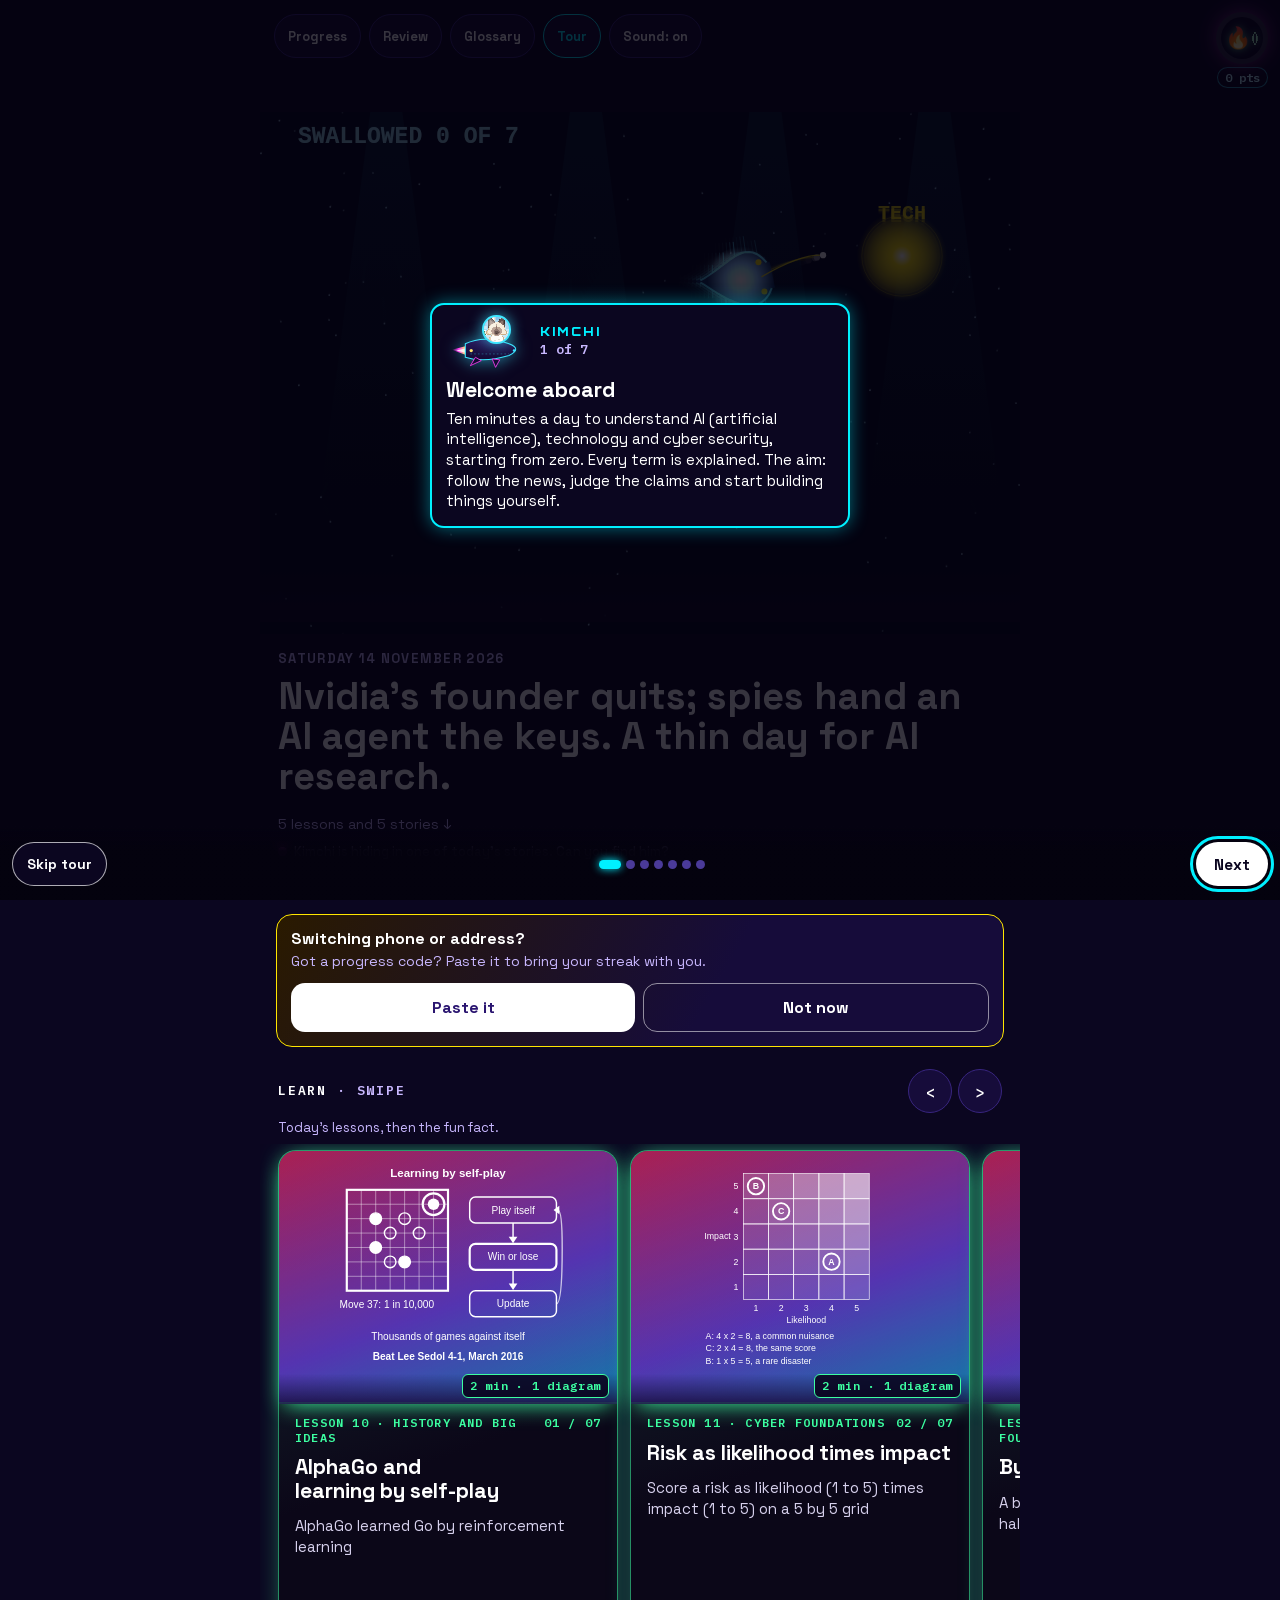
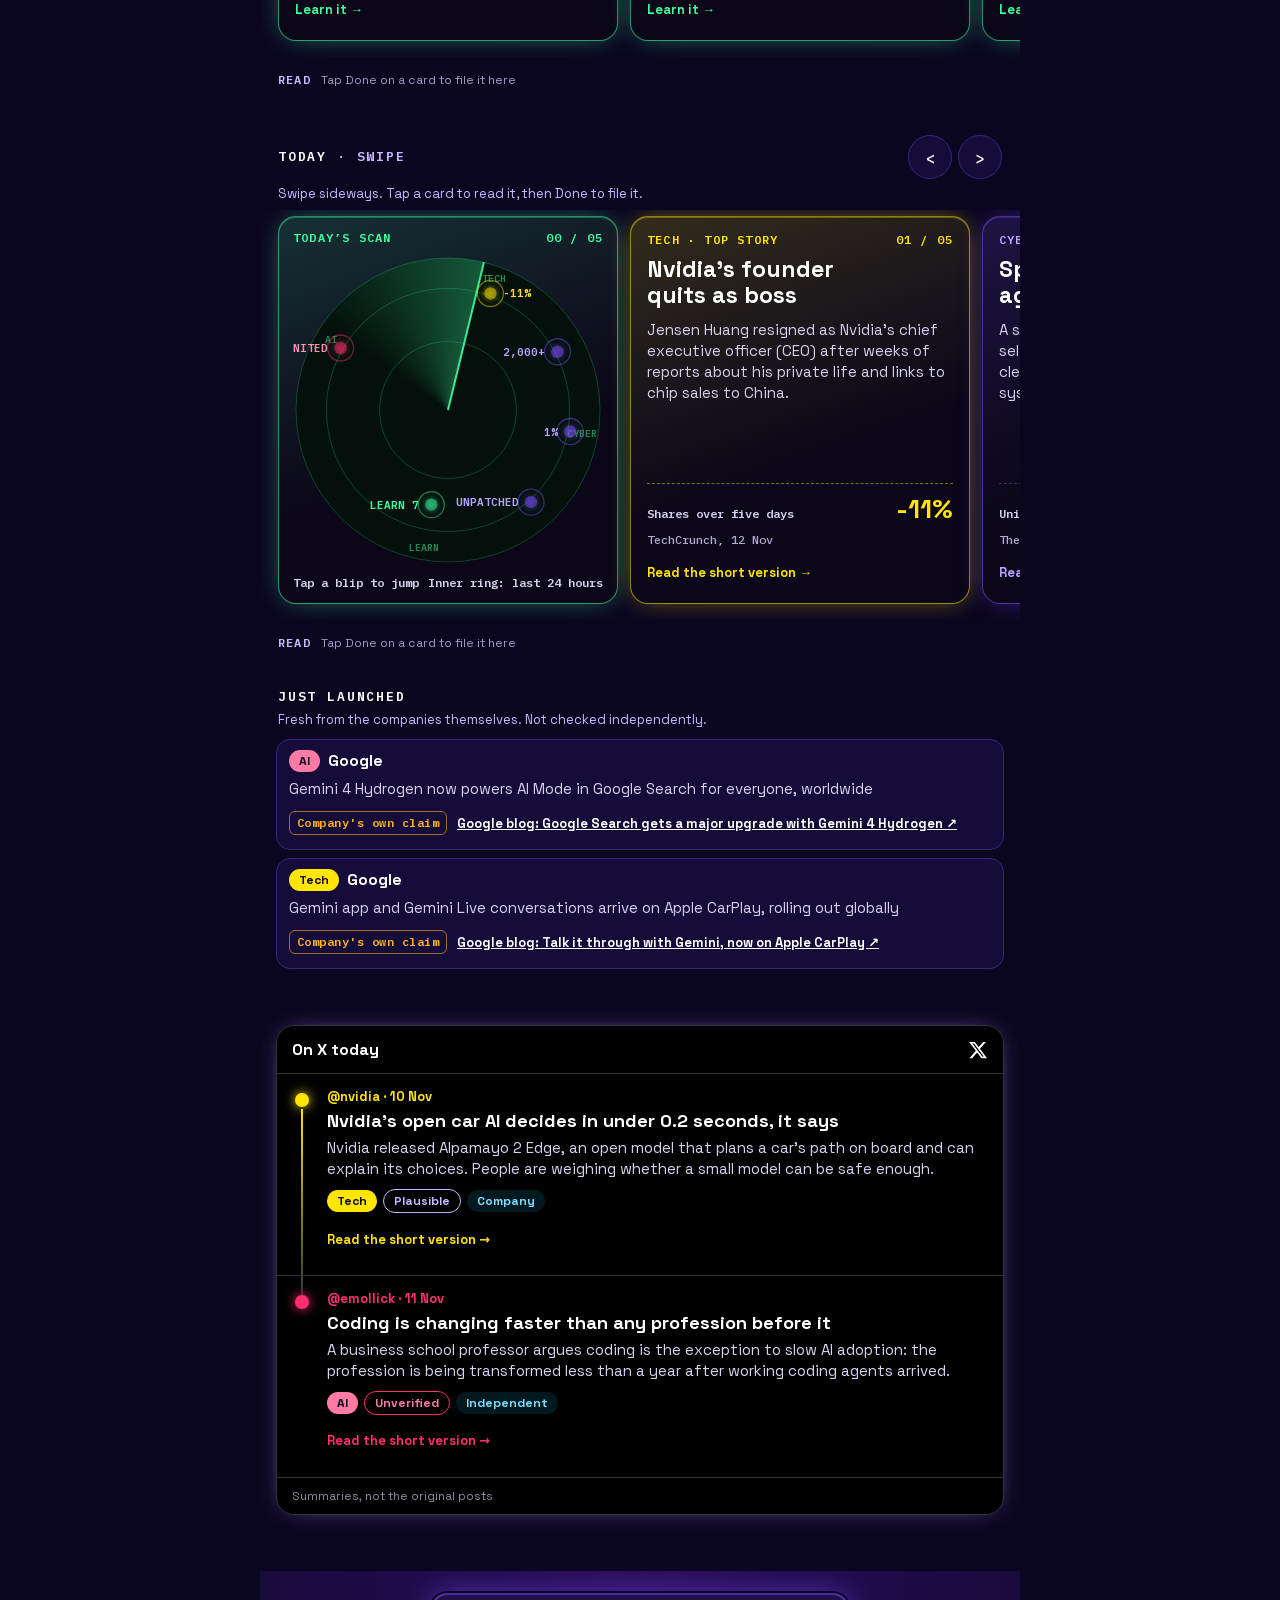
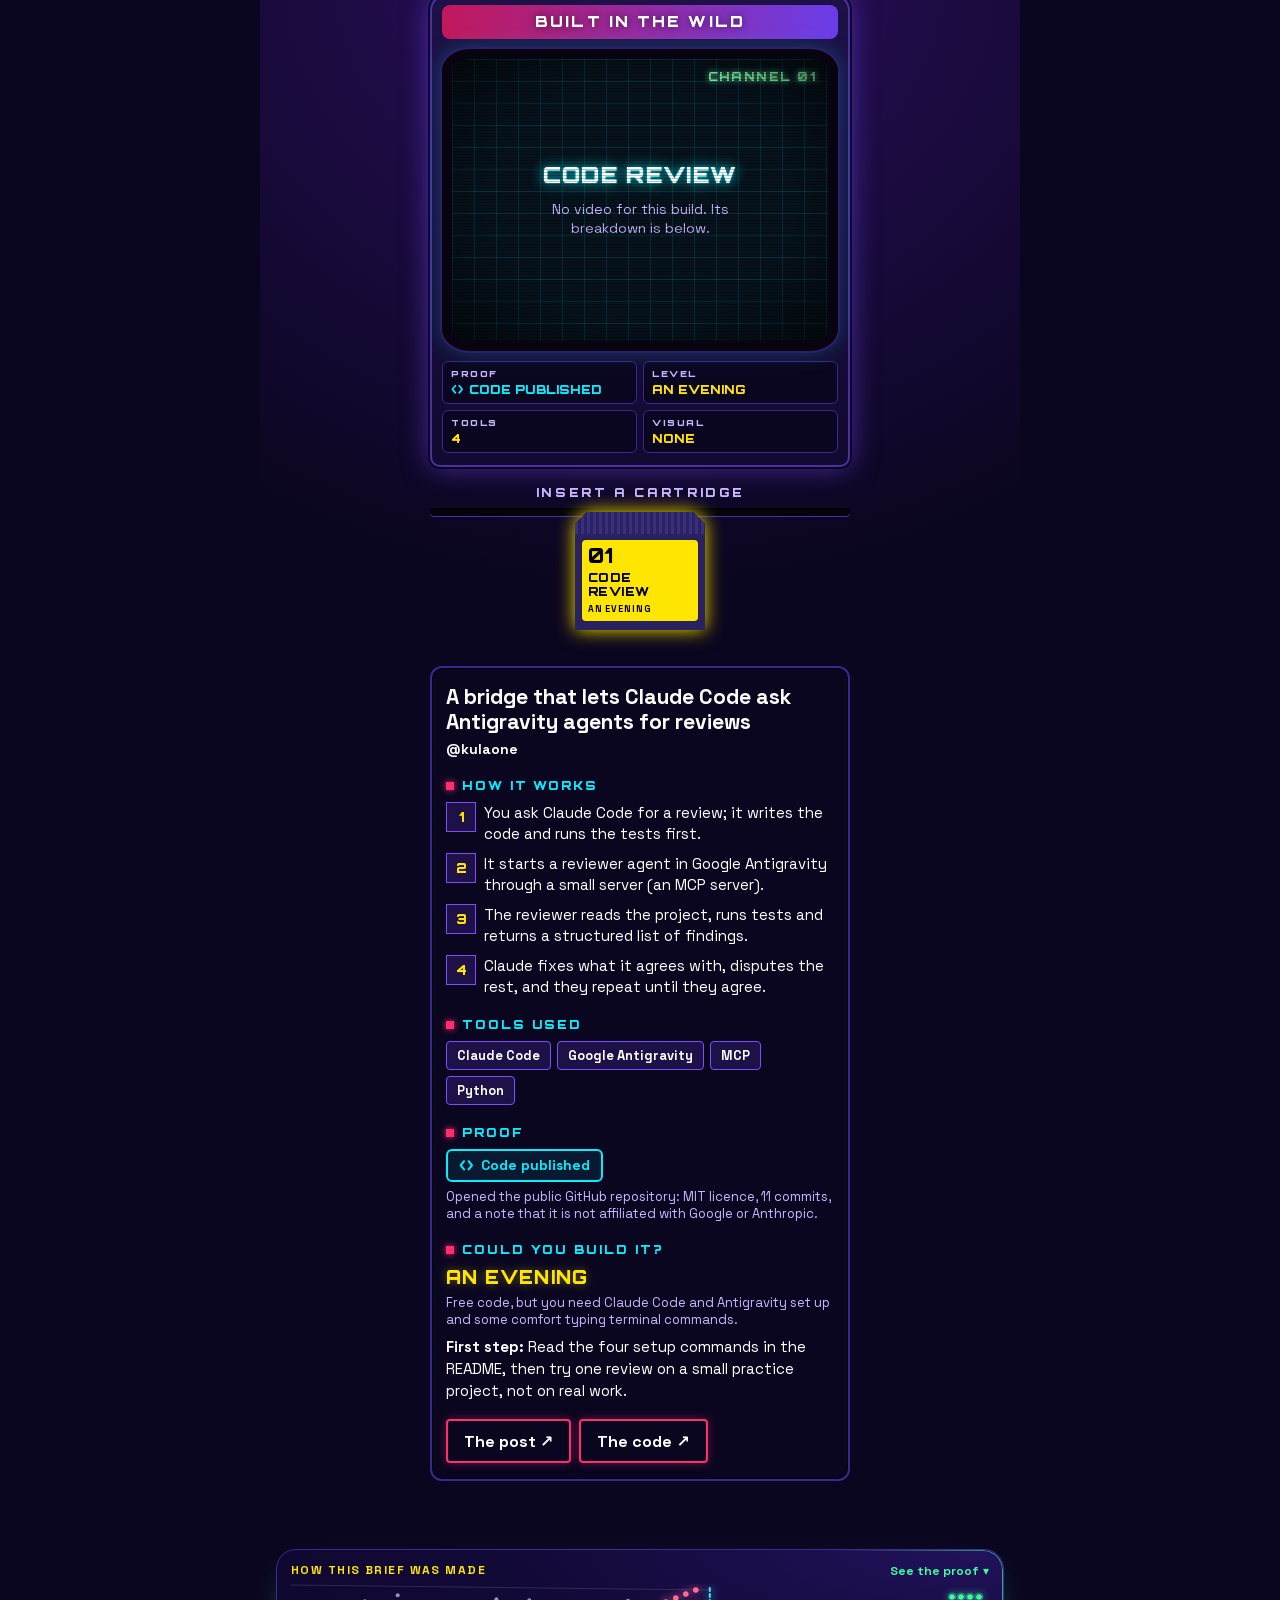
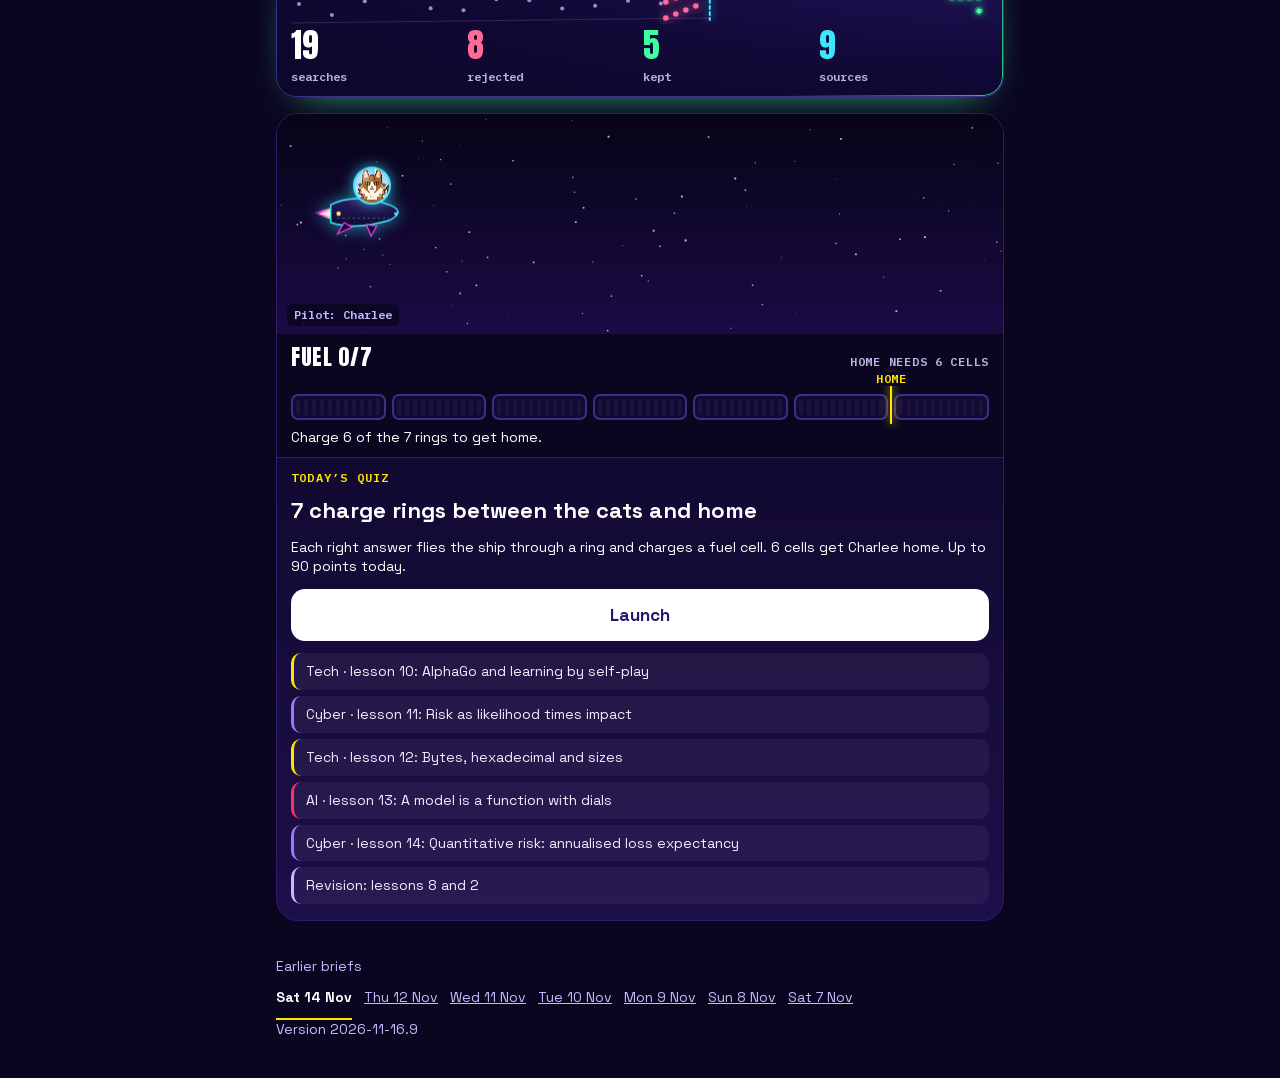
==== commit 88327b86: "Audit fixes, groups 2 and 3: the badge chip, accessibility and dead ends From the design audit of 13" ====
--- a/index.html
+++ b/index.html
@@ -2,7 +2,7 @@
 <html lang="en-GB">
 <head>
 <meta charset="utf-8">
-<meta http-equiv="Content-Security-Policy" content="default-src 'none'; script-src 'self' 'sha256-GcC1uYkOWHdIjf4xtAWQC5uXHBYiII45Rq4thPHyTVE='; style-src 'self' 'unsafe-inline'; font-src 'self'; img-src 'self' data:; connect-src 'self'; frame-src https://www.youtube-nocookie.com; manifest-src 'self'; worker-src 'self'; media-src 'none'; object-src 'none'; base-uri 'none'; form-action 'none'">
+<meta http-equiv="Content-Security-Policy" content="default-src 'none'; script-src 'self' 'sha256-gDhbtqfHQYE8GuveRT7T12ZSkfMucl+5Zgn74uqcyQI='; style-src 'self' 'unsafe-inline'; font-src 'self'; img-src 'self' data:; connect-src 'self'; frame-src https://www.youtube-nocookie.com; manifest-src 'self'; worker-src 'self'; media-src 'none'; object-src 'none'; base-uri 'none'; form-action 'none'">
 <meta name="viewport" content="width=device-width, initial-scale=1, viewport-fit=cover">
 <meta name="theme-color" content="#0b0620">
 <title>Morning brief</title>
@@ -35,10 +35,12 @@
 body{background:var(--ink);color:#fff;font-family:'Space Grotesk',system-ui,sans-serif;overflow-x:hidden}
 a{color:inherit}
 button{font:inherit;color:inherit;background:none;border:0;cursor:pointer}
-.hero{--art:58svh;position:relative;padding:calc(100px + env(safe-area-inset-top) + var(--art) + 16px) 18px 34px;overflow:hidden}
+.hero{--art:58svh;position:relative;padding:calc(112px + env(safe-area-inset-top) + var(--art) + 16px) 18px 34px;overflow:hidden}
 .hero canvas{position:absolute;inset:0;width:100%;height:100%}
 /* the canvas starts below the buttons and score badge, and the date and headline sit below the canvas, never on it */
-.hero>canvas{top:calc(100px + env(safe-area-inset-top));height:var(--art)}
+.hero>canvas{top:calc(112px + env(safe-area-inset-top));height:var(--art)}
+/* an older edition: a way back to today, under the top buttons (plan 23 audit) */
+.hero>.oldchip{position:absolute;top:calc(122px + env(safe-area-inset-top));left:14px;z-index:2;display:inline-flex;align-items:center;min-height:44px;padding:0 14px;border-radius:99px;border:1px solid var(--tech);background:#0b0620d9;color:var(--tech);font-size:13px;font-weight:700;text-decoration:none}
 .hero>*:not(canvas){position:relative}
 .date{font-size:13px;font-weight:700;letter-spacing:.1em;color:var(--lilac);text-transform:uppercase}
 .verdict{font-size:38px;line-height:1.05;font-weight:700;margin-top:10px}
@@ -58,10 +60,10 @@
 .wrap{padding:26px 16px 36px}
 .sect{font-size:13px;font-weight:700;letter-spacing:.1em;text-transform:uppercase;color:var(--lilac);margin:6px 2px 12px}
 .card{background:#160c3a;border:1px solid var(--line);border-radius:18px;padding:16px;margin-bottom:10px}
-.pill{display:inline-block;padding:3px 10px;border-radius:99px;font-size:11px;font-weight:700;color:var(--ink)}
+.pill{display:inline-block;padding:3px 10px;border-radius:99px;font-size:12px;font-weight:700;color:var(--ink)}
 .pill.AI{background:#ff7aa5}.pill.Tech{background:var(--tech)}.pill.Cyber{background:#b49cff}
 .cthumb{margin:-16px -16px 12px;border-radius:18px 18px 0 0;overflow:hidden}.cthumb img{display:block;width:100%;aspect-ratio:16/9;object-fit:cover}
-.cthumb figcaption{font-size:11px;color:var(--lilac);padding:6px 16px 0}
+.cthumb figcaption{font-size:12px;color:var(--lilac);padding:6px 16px 0}
 .cfig{display:inline-flex;align-items:baseline;gap:6px;margin-left:8px;font-size:12px;color:var(--lilac)}.cfig b{font-size:20px;color:#fff;font-weight:800}
 .shero{margin:0 -18px 14px}.shero img{display:block;width:100%;max-height:300px;object-fit:cover}.shero figcaption{font-size:12px;padding:6px 18px 0}.shero figcaption a{color:var(--lilac)}
 .sfig{display:flex;align-items:baseline;gap:10px;margin:12px 0;padding:12px 14px;border-radius:14px;background:#160c3a;border:1px solid var(--line)}.sfig b{font-size:36px;font-weight:800;color:#fff}.sfig span{font-size:13px;color:var(--lilac)}
@@ -73,13 +75,13 @@
 .card{cursor:pointer;-webkit-tap-highlight-color:transparent}
 .card:active{transform:scale(.99)}
 .cue{display:block;margin-top:10px;font-size:13px;font-weight:700;color:var(--tech)}
-button.cue{background:none;border:0;padding:4px 0;font-family:inherit;text-align:left;cursor:pointer}
+button.cue{min-height:44px;margin-top:4px;background:none;border:0;padding:4px 0;font-family:inherit;text-align:left;cursor:pointer}
 :focus-visible{outline:3px solid #00f0ff;outline-offset:3px;border-radius:6px}
 .poster{cursor:pointer}
 .poster .cue{color:inherit;margin-top:14px;font-size:14px;text-decoration:underline}
 .sheet{position:fixed;inset:0;z-index:20;background:var(--ink);overflow-y:auto;-webkit-overflow-scrolling:touch;overscroll-behavior:contain}
 .sheet .bar{position:sticky;top:0;display:flex;justify-content:space-between;align-items:center;padding:calc(12px + env(safe-area-inset-top)) 16px 12px;background:var(--ink);border-bottom:1px solid var(--line)}
-.sheet .close{font-size:15px;font-weight:700;padding:8px 14px;border:1px solid var(--line);border-radius:99px}
+.sheet .close{min-height:44px;font-size:15px;font-weight:700;padding:8px 14px;border:1px solid var(--line);border-radius:99px}
 .sheet .body{padding:20px 18px 60px;max-width:680px;margin:0 auto}
 .sheet h2{font-size:30px;line-height:1.1;margin:12px 0 8px}
 .sheet .meta{font-size:13px;color:var(--lilac)}
@@ -87,7 +89,7 @@
 .sheet p{font-size:17px;line-height:1.5}
 .sheet .take{background:linear-gradient(160deg,#d6114f,#6a3de8);border-radius:18px;padding:16px;margin-top:24px}
 .sheet .take h3{color:#fff;margin-top:0;opacity:.9}
-.sheet .orig{display:block;margin-top:26px;font-size:14px;color:var(--lilac);padding:8px 0}
+.sheet .orig{display:flex;align-items:center;min-height:44px;margin-top:26px;font-size:14px;color:var(--lilac);padding:8px 0}
 .lesson{background:linear-gradient(rgba(10,6,30,.4),rgba(10,6,30,.4)),linear-gradient(160deg,#ff2e6e,#7c4dff 58%,#16b8f0);border-radius:24px;padding:20px 18px;margin-top:22px}
 .lesson small{font-size:13px;font-weight:700}
 .lesson h2{font-family:Anton,Impact,sans-serif;font-weight:400;font-size:40px;line-height:1.05;text-transform:uppercase;margin:6px 0 12px}
@@ -100,9 +102,9 @@
 .a{display:none;background:#0b0620cc;border-radius:12px;padding:12px;margin-top:6px;font-size:15px;line-height:1.4}
 .a.on{display:block}
 .nav{position:absolute!important;top:calc(14px + env(safe-area-inset-top));left:14px;right:14px;display:flex;flex-wrap:wrap;gap:8px;align-items:center;z-index:2}
-.nav button{font-size:13px;font-weight:700;padding:8px 13px;border:1px solid var(--line);border-radius:99px;background:#160c3acc;backdrop-filter:blur(6px)}
+.nav button{min-height:44px;font-size:13px;font-weight:700;padding:8px 13px;border:1px solid var(--line);border-radius:99px;background:#160c3acc;backdrop-filter:blur(6px)}
 .nav .lv{margin-left:auto;font-size:12px;font-weight:700;color:var(--lilac)}
-.nav .n{display:inline-block;min-width:18px;padding:0 5px;margin-left:5px;border-radius:99px;background:var(--ai);color:#fff;font-size:11px;line-height:18px;text-align:center}
+.nav .n{display:inline-block;min-width:18px;padding:0 5px;margin-left:5px;border-radius:99px;background:var(--ai);color:#fff;font-size:12px;line-height:18px;text-align:center}
 .gcard{border-radius:22px;padding:18px;margin-top:16px;background:#160c3a;border:1px solid var(--line)}
 .gcard h2{font-size:24px;line-height:1.1;margin:6px 0 8px}
 .gcard p{font-size:15px;line-height:1.45;color:var(--lilac)}
@@ -132,13 +134,13 @@
 .grid i.m{outline:2px solid #fff}.grid i.AI.t{background:var(--ai)}.grid i.Tech.t{background:var(--tech)}.grid i.Cyber.t{background:var(--cyber)}
 .badges{display:grid;grid-template-columns:1fr 1fr;gap:8px}
 .bd{padding:10px;border-radius:12px;background:#160c3a;border:1px solid var(--line);font-size:13px;line-height:1.3}
-.bd b{display:block;font-size:14px}.bd.lock{opacity:.4}.bd.new{border-color:var(--tech)}
+.bd b{display:block;font-size:14px}.bd.lock{opacity:.6}.bd.new{border-color:var(--tech)}
 .sheet input,.sheet textarea{width:100%;padding:12px;border-radius:12px;border:1px solid var(--line);background:#160c3a;color:#fff;font:inherit;font-size:16px;margin:6px 0}
 .sheet textarea{height:90px}
 .term{padding:12px 0;border-bottom:1px solid var(--line)}.term b{display:block;font-size:17px}.term span{font-size:15px;color:var(--lilac);line-height:1.4}
 .upd{position:fixed;left:12px;right:12px;bottom:calc(12px + env(safe-area-inset-bottom));z-index:50;padding:14px;border-radius:14px;background:var(--tech);color:#000;font-weight:700;text-align:center}
 #fx{position:fixed;inset:0;width:100%;height:100%;pointer-events:none;z-index:60}
-.trust{display:inline-block;margin-left:8px;padding:3px 10px;border-radius:99px;font-size:11px;font-weight:700;border:1px solid var(--lilac);color:var(--lilac)}
+.trust{display:inline-block;margin-left:8px;padding:3px 10px;border-radius:99px;font-size:12px;font-weight:700;border:1px solid var(--lilac);color:var(--lilac)}
 .trust.Confirmed{border-color:#3ddc97;color:#3ddc97}.trust.Unverified{border-color:var(--ai);color:#ff7aa5}
 .card.chat{border-style:dashed}
 .xfeed{background:#000;border:1px solid #2f3336;border-radius:18px;overflow:hidden;margin:22px 0 10px;box-shadow:0 0 26px -12px #a98bff}
@@ -153,14 +155,17 @@
 .xmeta{display:flex;flex-wrap:wrap;gap:6px;align-items:center;margin-top:10px}.xmeta .trust,.xmeta .grp{margin-left:0}
 .xitem .cue{color:var(--c)}
 .xnote{padding:10px 15px;border-top:1px solid #2f3336;font-size:12px;color:#8b8fa0}
-.grp{display:inline-block;margin-left:8px;padding:3px 10px;border-radius:99px;font-size:11px;font-weight:700;background:#16b8f022;color:#7fdcff}
+.grp{display:inline-block;margin-left:8px;padding:3px 10px;border-radius:99px;font-size:12px;font-weight:700;background:#16b8f022;color:#7fdcff}
 .hero::before{content:'';position:absolute;left:0;right:0;top:calc(100px + env(safe-area-inset-top) + var(--art) - 56px);height:56px;background:linear-gradient(rgba(11,6,32,0),var(--ink));z-index:1;pointer-events:none}
 .hero>canvas{z-index:0}.hero>*:not(canvas){z-index:2}
 .pv{display:flex;align-items:center;justify-content:space-between;gap:8px;margin-top:14px;font-size:13px;font-weight:700}
 .pv button{width:40px;height:40px;border-radius:99px;border:1px solid var(--line);background:#160c3acc;font-size:21px;line-height:1}
 .err{padding:40px 18px;font-size:18px}
+.err .btn{margin-top:14px}
 footer{padding:0 16px 40px;font-size:14px;color:var(--lilac)}
-footer a{display:inline-block;margin:4px 12px 4px 0;padding:4px 0}
+footer a{display:inline-flex;align-items:center;min-height:44px;margin:0 12px 0 0;padding:0}
+footer a[aria-current]{color:#fff;font-weight:700;text-decoration:none;border-bottom:2px solid var(--tech)}
+@media (min-width:800px){#app{max-width:760px;margin:0 auto}}
 /* ---- Score badge (top right, every page) ---- */
 .cc-badge{position:fixed;z-index:50;top:calc(env(safe-area-inset-top,0px) + 12px);right:max(12px,env(safe-area-inset-right,0px));
   display:grid;justify-items:center;gap:3px;background:none;border:0;padding:0;cursor:pointer;color:#fff;font:inherit}
@@ -168,7 +173,9 @@
   background:conic-gradient(#ff3df2 0 var(--p,0%),rgba(255,255,255,.14) 0);box-shadow:0 0 18px rgba(255,61,242,.45),0 6px 16px rgba(0,0,0,.35)}
 .cc-badge .rg::before{content:"";position:absolute;inset:5px;border-radius:50%;background:#0a0520}
 .cc-badge .rg span{position:relative;font:400 21px "VT323",'IBM Plex Mono',ui-monospace,monospace;color:#b6ffcf;text-shadow:0 0 8px rgba(125,255,168,.7);line-height:1}
-.cc-badge .pill{font:600 11px 'IBM Plex Mono',ui-monospace,monospace;padding:2px 7px;border-radius:99px;background:#0a0520;color:#bff7ff;border:1px solid rgba(61,230,255,.6);font-variant-numeric:tabular-nums}
+.cc-badge .pill{transition:opacity .25s,transform .25s;font:600 12px 'IBM Plex Mono',ui-monospace,monospace;padding:2px 7px;border-radius:99px;background:#0a0520;color:#bff7ff;border:1px solid rgba(61,230,255,.6);font-variant-numeric:tabular-nums}
+.cc-badge.slim{pointer-events:none}.cc-badge.slim .rg{pointer-events:auto}
+.cc-badge.slim .pill{opacity:0;transform:translateY(-6px)}
 .cc-badge:focus-visible .rg{outline:2px solid #3de6ff;outline-offset:3px}
 .cc-badge.bump .rg{animation:ccbump .6s ease}
 @keyframes ccbump{40%{transform:scale(1.18)}}
@@ -181,7 +188,7 @@
   font:15px/1.5 'Space Grotesk',system-ui,sans-serif;box-shadow:0 30px 80px rgba(0,0,0,.6)}
 .cc-sheet h3{font:800 24px 'Space Grotesk',system-ui,sans-serif;margin:0}
 .cc-top{display:flex;justify-content:space-between;align-items:center;gap:12px}
-.cc-x{background:#151b24;border:1px solid #26303d;color:#eef2f7;border-radius:99px;width:38px;height:38px;font:600 18px 'Space Grotesk',system-ui,sans-serif;cursor:pointer;flex:none}
+.cc-x{background:#151b24;border:1px solid #26303d;color:#eef2f7;border-radius:99px;width:44px;height:44px;font:600 18px 'Space Grotesk',system-ui,sans-serif;cursor:pointer;flex:none}
 .cc-hero{display:flex;gap:16px;align-items:center}
 .cc-hero .rg{width:96px;height:96px;flex:none;border-radius:50%;display:grid;place-items:center;position:relative;
   background:conic-gradient(#ff3df2 0 var(--p,0%),rgba(255,255,255,.1) 0);box-shadow:0 0 26px rgba(255,61,242,.4)}
@@ -193,7 +200,7 @@
 .cc-stats{display:grid;grid-template-columns:repeat(3,minmax(0,1fr));gap:8px}
 .cc-stats div{background:#121822;border:1px solid #222b38;border-radius:12px;padding:10px;display:grid;gap:2px}
 .cc-stats b{font:400 26px/1 "VT323",'IBM Plex Mono',ui-monospace,monospace;color:#eef2f7;font-variant-numeric:tabular-nums}
-.cc-stats span{font:500 10px 'IBM Plex Mono',ui-monospace,monospace;letter-spacing:.1em;text-transform:uppercase;color:#98a4b5}
+.cc-stats span{font:500 12px 'IBM Plex Mono',ui-monospace,monospace;letter-spacing:.1em;text-transform:uppercase;color:#98a4b5}
 .cc-strip{display:grid;grid-template-columns:repeat(auto-fill,minmax(18px,1fr));gap:4px}
 .cc-strip i{aspect-ratio:1;border-radius:4px;background:#1b2330;display:block}
 .cc-strip i.d{background:#2a7a4c}.cc-strip i.p{background:#ff3df2;box-shadow:0 0 8px rgba(255,61,242,.6)}
@@ -246,7 +253,7 @@
 .e .foot{margin-top:auto;font-size:4.5cqw;color:#3fae6a;display:flex;justify-content:space-between}
 @media (prefers-reduced-motion:reduce){.e .ring::after,.e .cur{animation:none}}
 
-.cc-tag{font:500 11px 'IBM Plex Mono',monospace;letter-spacing:.12em;text-transform:uppercase;color:#c9a7ff}
+.cc-tag{font:500 12px 'IBM Plex Mono',monospace;letter-spacing:.12em;text-transform:uppercase;color:#c9a7ff}
 .cc-note{font-size:12px;color:#98a4b5;margin:0}
 .cc-badge{top:calc(env(safe-area-inset-top,0px) + 12px);z-index:15}
 /* the badge now carries streak, rank and points: keep the top buttons clear of it */
@@ -468,7 +475,7 @@
 .wr .e-sight h2{color:#bfe6ff}
 .wr .e-stop h2{color:#ff9ad0}
 .wr .e-tow h2{color:#c9b8ff}
-.wr .w-score{display:flex;justify-content:center;align-items:baseline;gap:14px;flex-wrap:wrap;margin:8px 0 6px}
+.wr .w-score{display:flex;justify-content:center;align-items:baseline;gap:14px;flex-wrap:wrap;margin:14px 0 6px}
 .wr .w-score b{font:400 56px/1.3 var(--disp);color:#fff}
 .wr .w-score span{font:700 28px/1.1 'Space Grotesk',system-ui,sans-serif;color:var(--tech)}
 .wr .w-math{color:var(--lilac);font-size:14px;line-height:1.4;margin:6px 0 0}
@@ -521,7 +528,7 @@
   background-color:#0d0920;background-image:linear-gradient(160deg,color-mix(in srgb,var(--h) 16%,#0d0920) 0%,#0b0718 60%);
   border:1px solid color-mix(in srgb,var(--h) 55%,transparent);box-shadow:0 0 28px -8px color-mix(in srgb,var(--h) 60%,transparent),inset 0 1px 0 color-mix(in srgb,var(--h) 30%,transparent)}
 .cd[hidden]{display:none!important}
-.cd .k{display:flex;justify-content:space-between;gap:8px;font:600 11px/1.2 'IBM Plex Mono',ui-monospace,monospace;letter-spacing:.1em;text-transform:uppercase;color:var(--t)}
+.cd .k{display:flex;justify-content:space-between;gap:8px;font:600 12px/1.2 'IBM Plex Mono',ui-monospace,monospace;letter-spacing:.1em;text-transform:uppercase;color:var(--t)}
 .cd h3{font:700 23px/1.12 'Space Grotesk',system-ui,sans-serif;margin:0;text-wrap:balance;color:#fff}
 .cd p{margin:0;font-size:15px;line-height:1.4;color:#d6d0ec}
 .cd .vz{margin-top:auto;border-top:1px dashed color-mix(in srgb,var(--h) 45%,transparent);padding-top:12px;display:flex;align-items:baseline;justify-content:space-between;gap:10px;font:600 12px/1.3 'IBM Plex Mono',ui-monospace,monospace;color:#d6d0ec}
@@ -539,7 +546,7 @@
 .rc .blip:focus-visible{outline:2px solid #fff;outline-offset:-6px}
 .radar-card .cap{font:600 12px/1.3 'IBM Plex Mono',ui-monospace,monospace;color:#d6d0ec;display:flex;justify-content:space-between;gap:8px;flex-wrap:wrap}
 .rail{display:flex;gap:6px;align-items:center;min-height:52px;padding:4px 18px 10px;overflow-x:auto;scrollbar-width:none}
-.rail .rl{font:600 11px/1 'IBM Plex Mono',ui-monospace,monospace;letter-spacing:.1em;text-transform:uppercase;color:var(--lilac);flex:0 0 auto;margin-right:4px}
+.rail .rl{font:600 12px/1 'IBM Plex Mono',ui-monospace,monospace;letter-spacing:.1em;text-transform:uppercase;color:var(--lilac);flex:0 0 auto;margin-right:4px}
 .rail .none{font-size:12px;color:#a59cc8}
 .chip{flex:0 0 auto;min-height:36px;border:0;font:600 12px/1 'IBM Plex Mono',ui-monospace,monospace;letter-spacing:.04em;padding:10px 10px;border-radius:8px;background:#140e2c;color:var(--t);box-shadow:inset 0 0 0 1px var(--h)}
 .sheet .donebar{display:flex;gap:10px;margin-top:26px}
@@ -548,7 +555,7 @@
 .sheet .donebar .kp{border:1px solid var(--line)}
 .lart{background:linear-gradient(rgba(10,6,30,.35),rgba(10,6,30,.35)),linear-gradient(160deg,#ff2e6e,#7c4dff 58%,#16b8f0);border-radius:18px;padding:12px;margin:14px 0 8px}
 .lart img{display:block;width:100%;height:auto}
-.enl{font:700 14px 'Space Grotesk',sans-serif;padding:10px 14px;border:1px solid var(--line);border-radius:99px}
+.enl{min-height:44px;font:700 14px 'Space Grotesk',sans-serif;padding:10px 14px;border:1px solid var(--line);border-radius:99px}
 .bigart{overflow:auto;-webkit-overflow-scrolling:touch}.bigart .lart{width:720px;max-width:none}
 .sheet ol{margin:6px 0 0 22px;font-size:17px;line-height:1.5}.sheet li{margin-bottom:6px}
 .sheet .outc{border-left:3px solid var(--learn);padding-left:12px;margin-top:12px}
@@ -565,7 +572,7 @@
   box-shadow:inset 0 -2px 0 var(--h),0 6px 22px -6px var(--h)}
 .lpost img{display:block;width:100%;height:100%;object-fit:contain}
 .lpost::after{content:"";position:absolute;left:0;right:0;bottom:0;height:30px;background:linear-gradient(transparent,#1d0f45e6);pointer-events:none}
-.lpost .ltag{position:absolute;right:8px;bottom:6px;z-index:1;font:600 11px/1 'IBM Plex Mono',ui-monospace,monospace;letter-spacing:.06em;padding:5px 7px;border-radius:6px;background:#0b0620e6;color:var(--t);border:1px solid var(--h)}
+.lpost .ltag{position:absolute;right:8px;bottom:6px;z-index:1;font:600 12px/1 'IBM Plex Mono',ui-monospace,monospace;letter-spacing:.06em;padding:5px 7px;border-radius:6px;background:#0b0620e6;color:var(--t);border:1px solid var(--h)}
 .lpost .lshine{position:absolute;inset:0;background:linear-gradient(105deg,transparent 35%,#ffffff40 50%,transparent 65%);transform:translateX(-120%);pointer-events:none}
 .lpost.in .lshine{animation:lshine 1.1s .15s ease-out forwards}
 @keyframes lshine{to{transform:translateX(120%)}}
@@ -601,11 +608,11 @@
 .bw-scr-c{position:absolute;inset:0}
 .bw-scr-c.boot{animation:bwon .45s ease-out}
 @keyframes bwon{0%{transform:scale(.7,.02);filter:brightness(4)}55%{transform:scale(1,1);filter:brightness(1.8)}100%{filter:none}}
-.bw-ch{position:absolute;top:10px;right:12px;z-index:5;font:900 10px var(--orb);letter-spacing:.12em;text-transform:uppercase;color:var(--green);text-shadow:0 0 6px var(--green);pointer-events:none}
+.bw-ch{position:absolute;top:10px;right:12px;z-index:5;font:900 12px var(--orb);letter-spacing:.12em;text-transform:uppercase;color:var(--green);text-shadow:0 0 6px var(--green);pointer-events:none}
 .bw-vp{position:absolute;inset:0;overflow:hidden;display:flex;align-items:center;justify-content:center;cursor:pointer;background:radial-gradient(circle at 50% 40%,#2a0f5e,#07031a 75%)}
 .bw-vp::before{content:"";position:absolute;left:-30%;right:-30%;bottom:-8%;height:58%;background:linear-gradient(rgba(0,240,255,.35) 2px,transparent 2px) 0 0/100% 22px,linear-gradient(90deg,rgba(0,240,255,.35) 2px,transparent 2px) 0 0/34px 100%;transform:perspective(220px) rotateX(58deg);transform-origin:50% 100%;-webkit-mask-image:linear-gradient(transparent,#000 60%);mask-image:linear-gradient(transparent,#000 60%)}
 .bw-vp::after{content:"";position:absolute;left:50%;top:14%;width:42%;aspect-ratio:1;transform:translateX(-50%);border-radius:50%;background:repeating-linear-gradient(180deg,#ff2e6e 0 9px,transparent 9px 13px);opacity:.45;-webkit-mask-image:linear-gradient(#000 40%,transparent 95%);mask-image:linear-gradient(#000 40%,transparent 95%)}
-.bw-vp-k{position:absolute;left:8px;top:8px;z-index:1;font:700 10px 'Space Grotesk',sans-serif;letter-spacing:.16em;text-transform:uppercase;background:rgba(0,0,0,.65);color:#fff;padding:2px 6px;border-radius:3px}
+.bw-vp-k{position:absolute;left:8px;top:8px;z-index:1;font:700 12px 'Space Grotesk',sans-serif;letter-spacing:.16em;text-transform:uppercase;background:rgba(0,0,0,.65);color:#fff;padding:2px 6px;border-radius:3px}
 .bw-play{position:relative;z-index:1;display:flex;flex-direction:column;align-items:center;gap:8px;min-width:44px;min-height:44px;padding:4px 8px;max-width:92%}
 .bw-play-c{width:62px;height:62px;border-radius:50%;display:grid;place-items:center;background:#ff2e6e;color:#fff;box-shadow:0 0 0 6px rgba(255,46,110,.25),0 0 26px rgba(255,46,110,.7);animation:bwpulse 1.6s ease-in-out infinite}
 .bw-play-i{width:28px;height:28px;margin-left:4px}
@@ -635,7 +642,7 @@
 .bw-hud span{display:flex;align-items:center;gap:5px;font:900 12px/1.25 var(--orb);margin-top:3px;text-transform:uppercase;color:var(--tech);overflow-wrap:anywhere}
 .bw-hud .h-ok{color:var(--green)}.bw-hud .h-code{color:var(--cyan)}.bw-hud .h-warn{color:var(--amber)}
 .bw-ic{width:1.05em;height:1.05em;flex:0 0 auto;display:inline-block;vertical-align:-.15em}
-.bw-slot{font:900 10px var(--orb);letter-spacing:.22em;color:var(--lilac);text-align:center;margin:18px 0 4px;text-transform:uppercase}
+.bw-slot{font:900 12px var(--orb);letter-spacing:.22em;color:var(--lilac);text-align:center;margin:18px 0 4px;text-transform:uppercase}
 .bw-carts{position:relative;display:flex;justify-content:center;gap:10px;max-width:420px;margin:0 auto;padding:18px 4px 6px}
 .bw-carts::before{content:"";position:absolute;left:0;right:0;top:4px;height:8px;border-radius:4px;background:#05030c;box-shadow:inset 0 2px 0 #000,0 1px 0 #4a2fa8}
 .bw-carts.bw-scroll{justify-content:flex-start;overflow-x:auto;scroll-snap-type:x proximity;scrollbar-width:none;overscroll-behavior-x:contain;padding-top:32px}
@@ -646,7 +653,7 @@
 .bw-cart-b{position:absolute;inset:0;clip-path:polygon(0 12px,12px 0,calc(100% - 12px) 0,100% 12px,100% 100%,0 100%);background:repeating-linear-gradient(90deg,#3a2f7a 0 3px,#2a2160 3px 6px) top/100% 22px no-repeat,#2a2160}
 .bw-cart-l{position:absolute;left:7px;right:7px;top:28px;bottom:9px;background:var(--c);color:#000;border-radius:4px;padding:6px;display:flex;flex-direction:column;justify-content:space-between;text-align:left;min-width:0;overflow:hidden}
 .bw-cart-l b{font:900 20px/1 var(--orb)}
-.bw-cart-l em{font:normal 900 10px/1.15 var(--orb);letter-spacing:.04em;text-transform:uppercase;overflow-wrap:anywhere}
+.bw-cart-l em{font:normal 900 12px/1.15 var(--orb);letter-spacing:.04em;text-transform:uppercase;overflow-wrap:anywhere}
 .bw-cart-l small{font-size:9px;font-weight:700;letter-spacing:.1em;text-transform:uppercase;line-height:1.2}
 .bw-cart[aria-pressed=true]{transform:translateY(-10px);filter:drop-shadow(0 0 9px var(--c)) drop-shadow(0 4px 0 #05030c)}
 .bw-cart.ins{animation:bwcart .55s cubic-bezier(.3,1.6,.5,1)}
@@ -656,7 +663,7 @@
 @keyframes bwup{from{opacity:0;transform:translateY(10px)}to{opacity:1;transform:none}}
 .bw-b h3{font-size:21px;line-height:1.2;font-weight:700;overflow-wrap:anywhere}
 .bw-by{color:var(--lilac);font-size:14px;margin-top:6px;overflow-wrap:anywhere}.bw-by b{color:#fff}
-.bw-b h4{font:900 11px var(--orb);letter-spacing:.16em;color:var(--cyan);margin:20px 0 9px;display:flex;align-items:center;gap:8px;text-transform:uppercase}
+.bw-b h4{font:900 12px var(--orb);letter-spacing:.16em;color:var(--cyan);margin:20px 0 9px;display:flex;align-items:center;gap:8px;text-transform:uppercase}
 .bw-b h4::before{content:"";width:8px;height:8px;background:var(--ai);box-shadow:0 0 6px var(--ai)}
 .bw-steps{list-style:none;counter-reset:s;display:grid;gap:9px}
 .bw-steps li{counter-increment:s;display:grid;grid-template-columns:28px minmax(0,1fr);gap:10px;font-size:15px;line-height:1.4}
@@ -684,7 +691,7 @@
 .jl-co{font-size:16px;line-height:1.25;color:#fff;min-width:0;overflow-wrap:anywhere}
 .jl-what{font-size:15px;line-height:1.4;color:#d6d0ec;margin-top:6px;overflow-wrap:anywhere}
 .jl-ft{display:flex;flex-wrap:wrap;align-items:center;column-gap:10px;margin-top:2px;min-width:0}
-.jl-claim{font:600 11px/1.3 'IBM Plex Mono',ui-monospace,monospace;letter-spacing:.04em;color:#ffb020;border:1px solid #ffb02099;border-radius:6px;padding:3px 7px}
+.jl-claim{font:600 12px/1.3 'IBM Plex Mono',ui-monospace,monospace;letter-spacing:.04em;color:#ffb020;border:1px solid #ffb02099;border-radius:6px;padding:3px 7px}
 .jl-src{display:inline-flex;align-items:center;min-height:44px;font-size:13px;font-weight:700;color:#fff;min-width:0;overflow-wrap:anywhere}
 span.jl-src{color:var(--lilac);font-weight:500}
 /* ---- plan 17: first-visit tour (tour.js), ported from the approved Flight school mock-up ---- */
@@ -713,7 +720,7 @@
 .tr-ship .kpod{position:absolute;left:50%;top:50%;transform:translate(-50%,-46%)}
 .tr-ship .tag{display:none}
 .tr-who{display:grid;gap:2px;min-width:0}
-.tr-name{font:900 11px/1.3 var(--orb);letter-spacing:.16em;color:var(--cyan);text-transform:uppercase}
+.tr-name{font:900 12px/1.3 var(--orb);letter-spacing:.16em;color:var(--cyan);text-transform:uppercase}
 .tr-count{font:600 13px/1.3 'IBM Plex Mono',ui-monospace,monospace;color:#c9b8ff}
 .tr-h{font:700 21px/1.15 'Space Grotesk',system-ui,sans-serif;margin:6px 0 0;color:#fff}
 .tr-p{font-size:15px;line-height:1.38;color:#fff;margin-top:6px}
@@ -760,7 +767,7 @@
 const safe=u=>/^https:\/\//.test(u||'')?u:'#';
 const src=s=>{const a=el('a',null,s.name+', '+s.date+' ↗');a.href=safe(s.url);a.target='_blank';a.rel='noopener noreferrer';return a};
 const fit=(n,max)=>{requestAnimationFrame(()=>{let s=max;n.style.fontSize=s+'px';const w=n.parentElement.clientWidth;while(n.scrollWidth>w&&s>30){s-=2;n.style.fontSize=s+'px'}})};
-const BUILD='2026-11-16.8';
+const BUILD='2026-11-16.9';
 /* ---------- saved progress (this phone only) ---------- */
 const KEY='mb-v1',DAY=/^\d{4}-\d{2}-\d{2}$/;
 const fresh=()=>({days:{},tags:{AI:[0,0],Tech:[0,0],Cyber:[0,0]},lessons:{},points:0,badges:{},review:[],prog:{},sound:true});
@@ -796,10 +803,10 @@
   let last=performance.now();(function f(t){const dt=Math.min((t-last)/16,2);last=t;x.clearRect(0,0,c.width,c.height);let alive=0;P.forEach(p=>{p.vy+=.35*dt;p.x+=p.vx*dt;p.y+=p.vy*dt;p.life-=.008*dt;if(p.life>0&&p.y<innerHeight+20){alive++;x.globalAlpha=Math.max(p.life,0);x.fillStyle=p.c;x.fillRect(p.x*d,p.y*d,p.r*d,p.r*d*.6)}});if(alive)requestAnimationFrame(f);else x.clearRect(0,0,c.width,c.height)})(last)}
 /* ---------- sheets (full-screen panels with a working Back button) ---------- */
 const stack=[];
-addEventListener('popstate',()=>{const t=stack.pop();if(t){t.sh.remove();t.prev&&t.prev.focus&&t.prev.focus();if(!stack.length)document.body.style.overflow=''}});
+addEventListener('popstate',()=>{const t=stack.pop();if(t){t.sh.remove();if(!stack.length){document.body.style.overflow='';const a=document.getElementById('app');if(a)a.inert=false}t.prev&&t.prev.focus&&t.prev.focus()}});
 addEventListener('keydown',e=>{if(e.key==='Escape'&&stack.length)history.back()});
 function sheet(tag,label){
-  const prev=document.activeElement,sh=el('div','sheet');sh.setAttribute('role','dialog');sh.setAttribute('aria-modal','true');
+  const prev=document.activeElement,sh=el('div','sheet');sh.setAttribute('role','dialog');sh.setAttribute('aria-modal','true');sh.setAttribute('aria-label',label||(tag?tag+' story':'Panel'));{const a=document.getElementById('app');if(a)a.inert=true}
   const bar=el('div','bar'),cl=el('button','close','← Back');cl.onclick=()=>history.back();
   const pill=tag?el('span','pill '+tag,tag):el('strong',null,label||'');bar.append(pill,cl);
   const bd=el('div','body');sh.append(bar,bd);document.body.append(sh);document.body.style.overflow='hidden';cl.focus();history.pushState({s:1},'');stack.push({sh,prev});
@@ -1061,7 +1068,8 @@
       x.strokeStyle=p.col;x.lineWidth=1.3;x.beginPath();x.arc(X,Y,rad+(1-p.lit)*W*.04,0,7);x.stroke();x.globalAlpha=rd?.4:1;
       if(W>200){const rt=Math.cos(p.a)>=0&&p.x<.72;x.fillStyle=p.learn?TXT.Learn:TXT[p.it.tag];x.font='600 11px "IBM Plex Mono",monospace';x.textAlign=rt?'left':'right';x.fillText(String(p.lab).toUpperCase(),X+(rt?rad+6:-rad-6),Y+4)}
       x.globalAlpha=1})}
-  function frame(t){raf=0;const dt=last?Math.min(t-last,60):16;last=t;sweep+=dt*.0012;paint(dt);if(vis)raf=requestAnimationFrame(frame)}
+  /* under a full-screen sheet or panel the scan stops painting, and looks again every 400ms */
+  function frame(t){raf=0;if(stack.length||document.querySelector('.cc-over')){last=0;setTimeout(()=>{if(vis&&!raf)raf=requestAnimationFrame(frame)},400);return}const dt=last?Math.min(t-last,60):16;last=t;sweep+=dt*.0012;paint(dt);if(vis)raf=requestAnimationFrame(frame)}
   new ResizeObserver(size).observe(rc);
   if('IntersectionObserver' in window)new IntersectionObserver(e=>{vis=e[0].isIntersecting;if(vis&&!REDUCE&&!raf){last=0;raf=requestAnimationFrame(frame)}}).observe(rc);
   setTimeout(()=>{size();if(REDUCE)paint(16);else if(!raf)raf=requestAnimationFrame(frame)},0);
@@ -1088,7 +1096,7 @@
   if(b.sample)app.append(el('div','sample',b.sample));
   const LS=lessonsOf(b),themed=(b.themes||[]).flatMap(t=>(t.stories||[]).map(s=>[s,t.title]));
   const news=[...b.posters.map(s=>[s,'Top story']),...(b.stories||[]).map(s=>[s,null]),...themed];
-  const h=el('header','hero'),c=document.createElement('canvas');const nav=el('div','nav');nav.setAttribute('data-tour','bar');h.append(c,nav,el('div','date',b.dayLabel),el('h1','verdict',b.verdict),el('div','more',(LS.length===1?'Today’s lesson':LS.length+' lessons')+' and '+news.length+' stories ↓'));if(KSTORY)h.append(kimchiHint(b));app.append(h);
+  const h=el('header','hero'),c=document.createElement('canvas');const nav=el('div','nav');nav.setAttribute('data-tour','bar');h.append(c,nav);if(list&&list[0]&&b.date!==list[0]){const oc=el('a','oldchip','Older brief · back to today');oc.href='./';h.append(oc)}h.append(el('div','date',b.dayLabel),el('h1','verdict',b.verdict),el('div','more',(LS.length===1?'Today’s lesson':LS.length+' lessons')+' and '+news.length+' stories ↓'));if(KSTORY)h.append(kimchiHint(b));app.append(h);
   if(window.MBScores&&window.ScoreCore)MBScores.init({state:()=>S,save,today:todayStr,mode:MODE,ranks:RANKS,label:'BRIEF',foot:'AI × TECH × CYBER',url:window.MBQR?MBQR.label:'',day:()=>briefDay(todayStr()),openProgress,
     replace:o=>{S=Object.assign(fresh(),o);save();refreshNav()}});
   /* a browser with no saved progress: a short Paste prompt under the headline (Copy and Paste live in My scores) */
@@ -1144,7 +1152,8 @@
       after:()=>{refreshNav();window.MBScores&&MBScores.paint(true)},
       dayLine:()=>{const dd=window.ScoreCore&&S.days[qkey]?ScoreCore.rescore(S.days,MODE).day[qkey]:null;return{streak:streak(),mult:dd?dd.mult:todayMult(),math:dd?dayMath(S.days[qkey].score,dd):null}},
       maxPoints:()=>maxPoints(items.length),progress:openProgress})}catch(e){console.error(e);WR=null;delete qc.dataset.warp}
-  if(!WR)drawQuiz();m2.append(qc);
+  /* an edition with no quiz shows no quiz card */
+  if(!WR)drawQuiz();if(items.length)m2.append(qc);
   if(b.interview){const ic=el('section','gcard'),idn=S.days[b.date+'-interview'];ic.append(el('span','lab','Interview round'),el('h2',null,'A question you might be asked'),el('p',null,idn?'Done. Replay for practice.':'One scenario, in a consultant’s voice. +15 points if you get it right.'));const bt=el('button','btn',idn?'Practise again':'Take the interview question');bt.onclick=()=>startInterview(b);ic.append(bt);m2.append(ic)}
   app.append(m2);
   T.restore();L.restore();
@@ -1153,10 +1162,11 @@
     const pb=el('button',null,'Progress');pb.onclick=openProgress;
     const rb=el('button',null,'Review');if(due)rb.append(el('span','n',due));rb.onclick=()=>due?startReview():alert('Nothing to review today. Questions you miss come back here.');
     const gb=el('button',null,'Glossary');gb.onclick=()=>openGlossary(list);
-    const sb=el('button',null,S.sound?'Sound on':'Sound off');sb.onclick=()=>{S.sound=!S.sound;save();refreshNav()};
+    const sb=el('button',null,S.sound?'Sound: on':'Sound: off');sb.setAttribute('aria-pressed',String(!!S.sound));sb.onclick=()=>{S.sound=!S.sound;save();refreshNav()};
     const sk=streak(),lv=level(S.points);nav.append(pb,rb,gb,...(window.MBTour?[MBTour.button()]:[]),sb,el('span','lv','Streak '+sk+' · '+lv.name+' · '+S.points+' pts'));drawQuiz()};
   refreshNav();
-  const f=el('footer');f.append(el('div',null,'Earlier briefs'));(list||[]).slice(0,14).forEach(d=>{const a=el('a',null,d);a.href='?d='+d;f.append(a)});f.append(el('div',null,'Version '+BUILD));app.append(f);
+  const f=el('footer'),WD=['Sun','Mon','Tue','Wed','Thu','Fri','Sat'],MO=['Jan','Feb','Mar','Apr','May','Jun','Jul','Aug','Sep','Oct','Nov','Dec'],nice=d=>{const[y,m,x]=d.split('-').map(Number);return WD[new Date(y,m-1,x).getDay()]+' '+x+' '+MO[m-1]};
+  f.append(el('div',null,'Earlier briefs'));(list||[]).slice(0,14).forEach(d=>{const a=el('a',null,nice(d));a.href='?d='+d;if(d===b.date)a.setAttribute('aria-current','page');f.append(a)});f.append(el('div',null,'Version '+BUILD));app.append(f);
   /* the first-visit tour (tour.js) waits until the brief above has drawn */
   if(window.MBTour)MBTour.ready();
   const seed=parseInt(b.date.replace(/-/g,''),10);
@@ -1171,7 +1181,9 @@
   if(bf.lessons){try{const c=await courseData(),by={};c.days.forEach(x=>x.lessons.forEach(l=>by[l.n]=l));bf.lessons.forEach(l=>{const k=by[l.n];if(k)['area','module','outcome','source'].forEach(f=>{if(l[f]==null&&k[f])l[f]=k[f]})})}catch(e){}}
   render(bf,list);
   fetch(location.pathname,{cache:'no-store'}).then(r=>r.text()).then(t=>{const m=t.match(/BUILD\s*=\s*'([^']+)'/);if(m&&m[1]!==BUILD){const u=el('button','upd','A newer version is ready. Tap to update.');u.onclick=()=>{location.href=location.pathname+'?d='+d+'&v='+Date.now()};document.body.append(u)}}).catch(()=>0);
-}catch(e){document.getElementById('app').append(el('p','err',(navigator.onLine===false||/fetch|network|load failed/i.test(String(e&&e.message)))?'No connection. Today’s brief needs signal: try again when you have it.':'This brief could not be loaded.'))}})();
+}catch(e){const er=el('div','err');document.getElementById('app').append(er);er.append(el('p',null,(navigator.onLine===false||/fetch|network|load failed/i.test(String(e&&e.message)))?'No connection. Today’s brief needs signal: try again when you have it.':'This brief could not be loaded.'));
+  /* never a dead end: a way to today's brief, and a retry */
+  const go=el('a','btn','Open today’s brief');go.href='./';const re=el('button','btn alt','Try again');re.type='button';re.addEventListener('click',()=>location.reload());er.append(go,re)}})();
 </script>
 </body>
 </html>
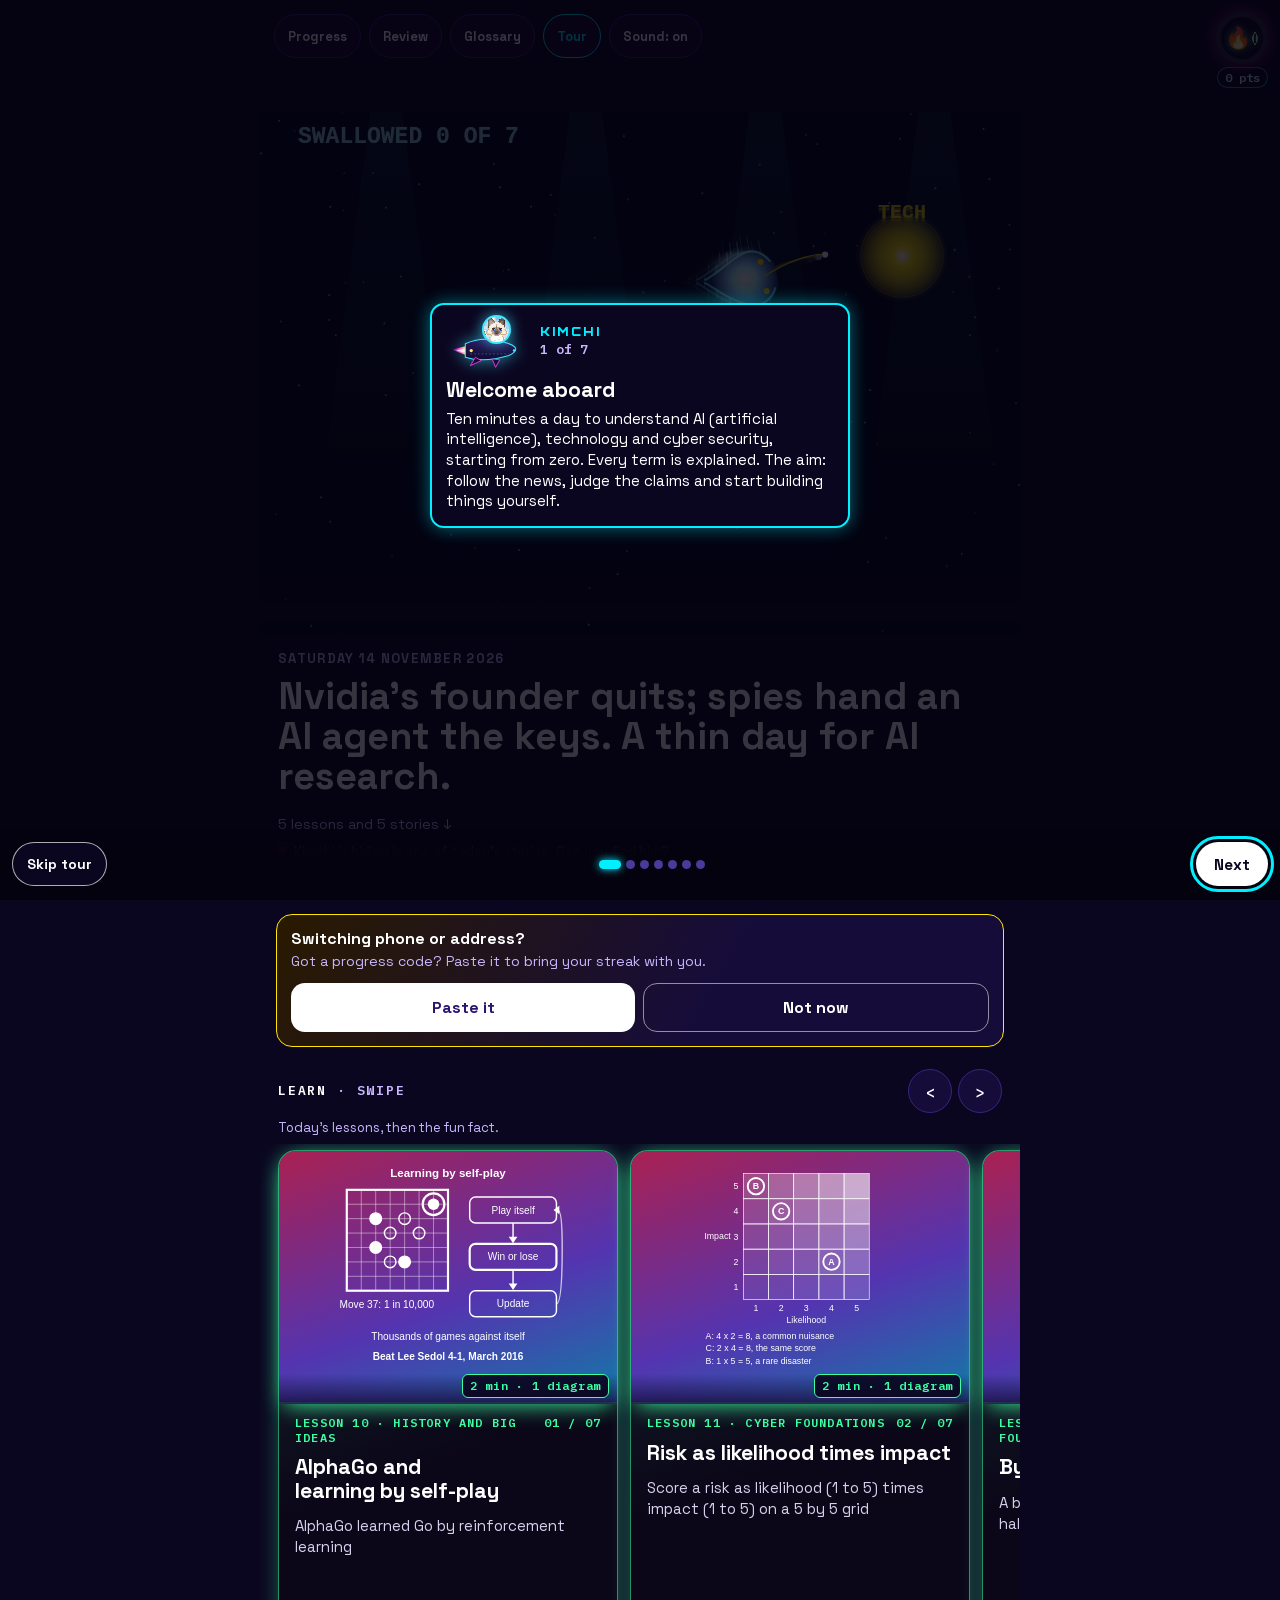
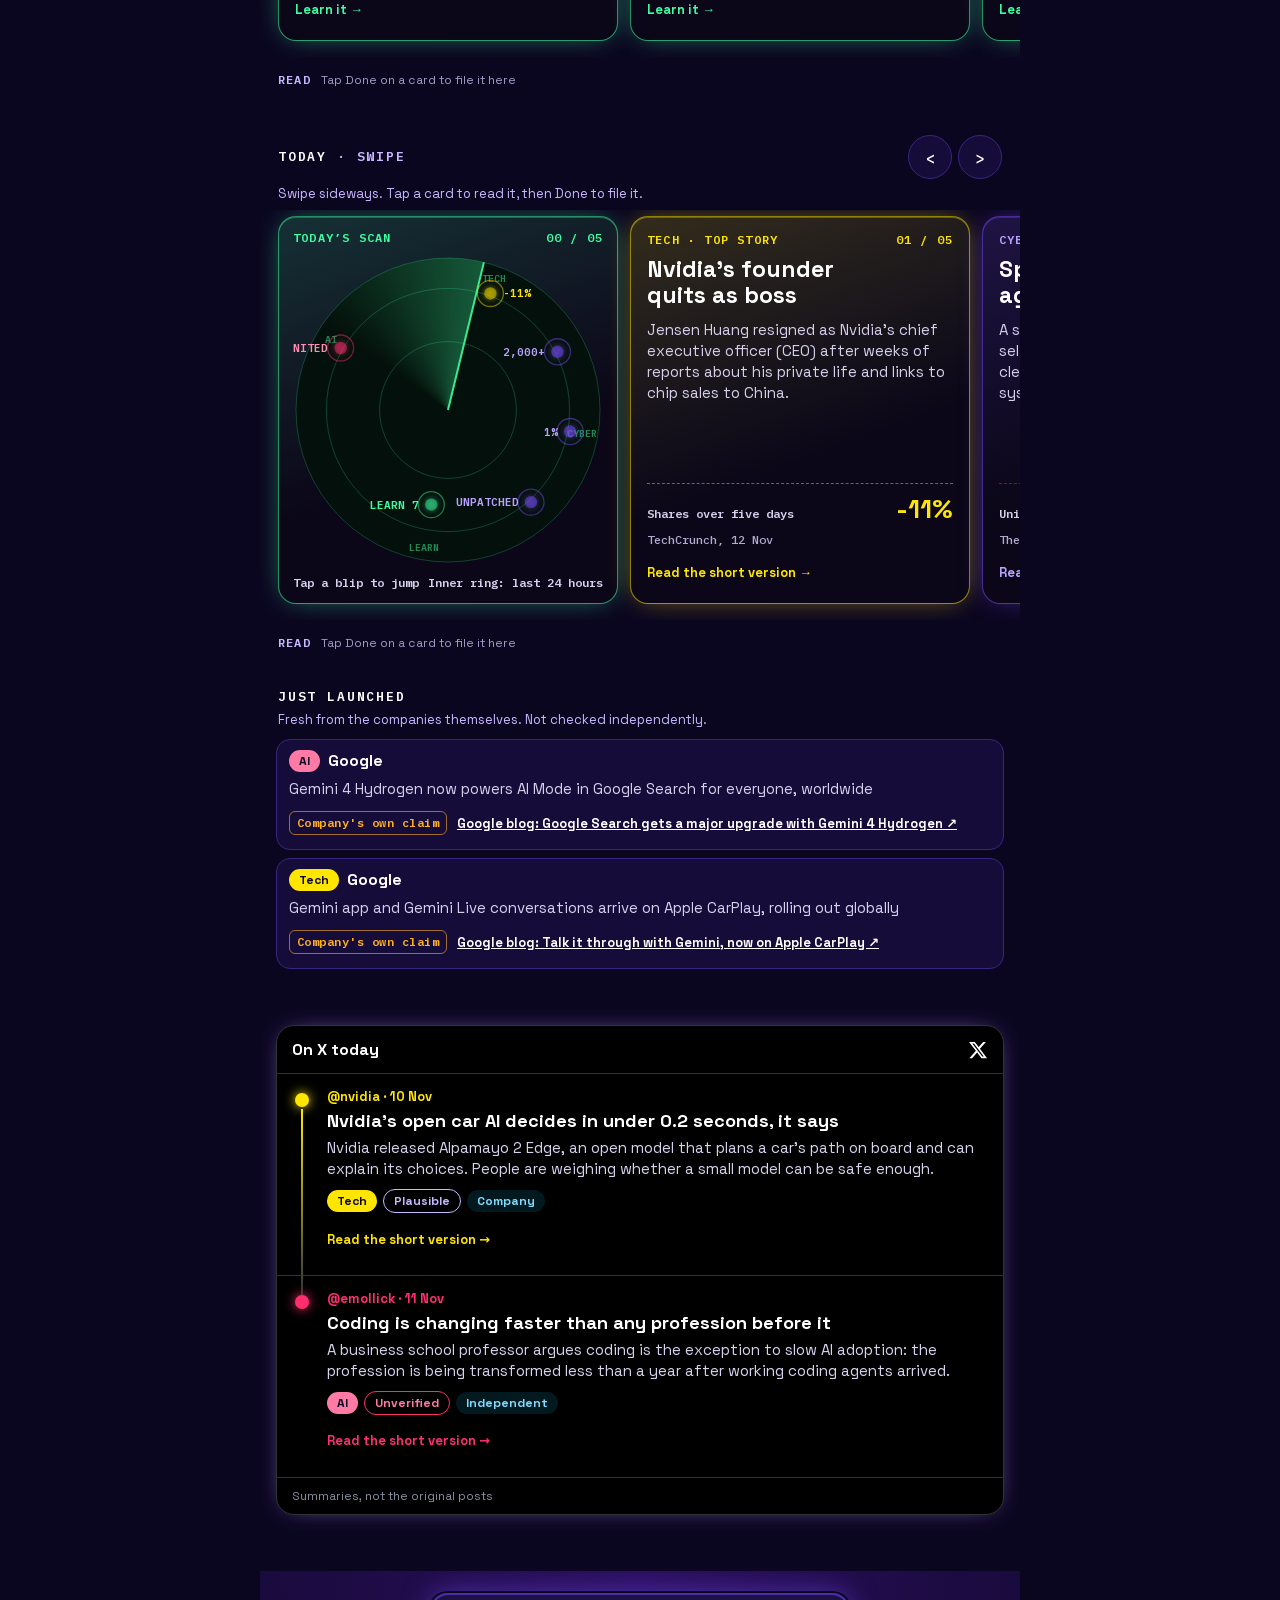
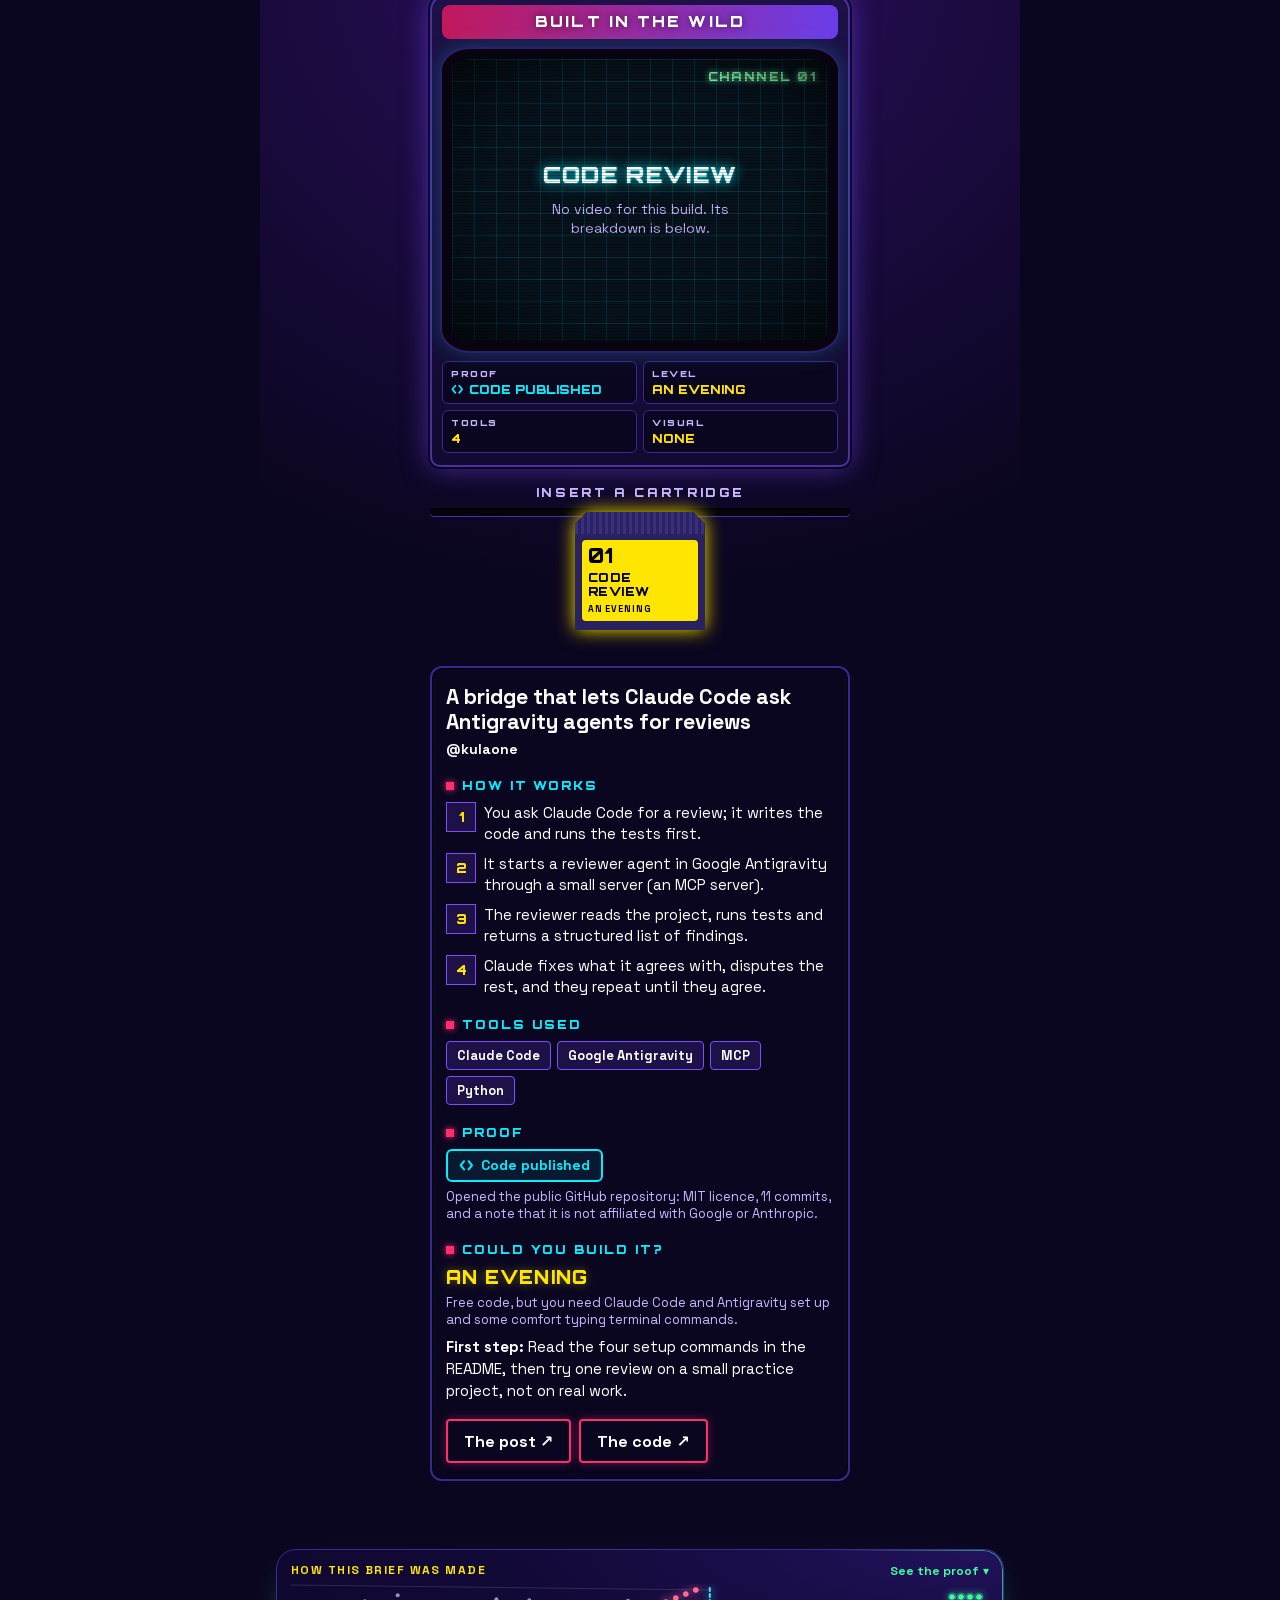
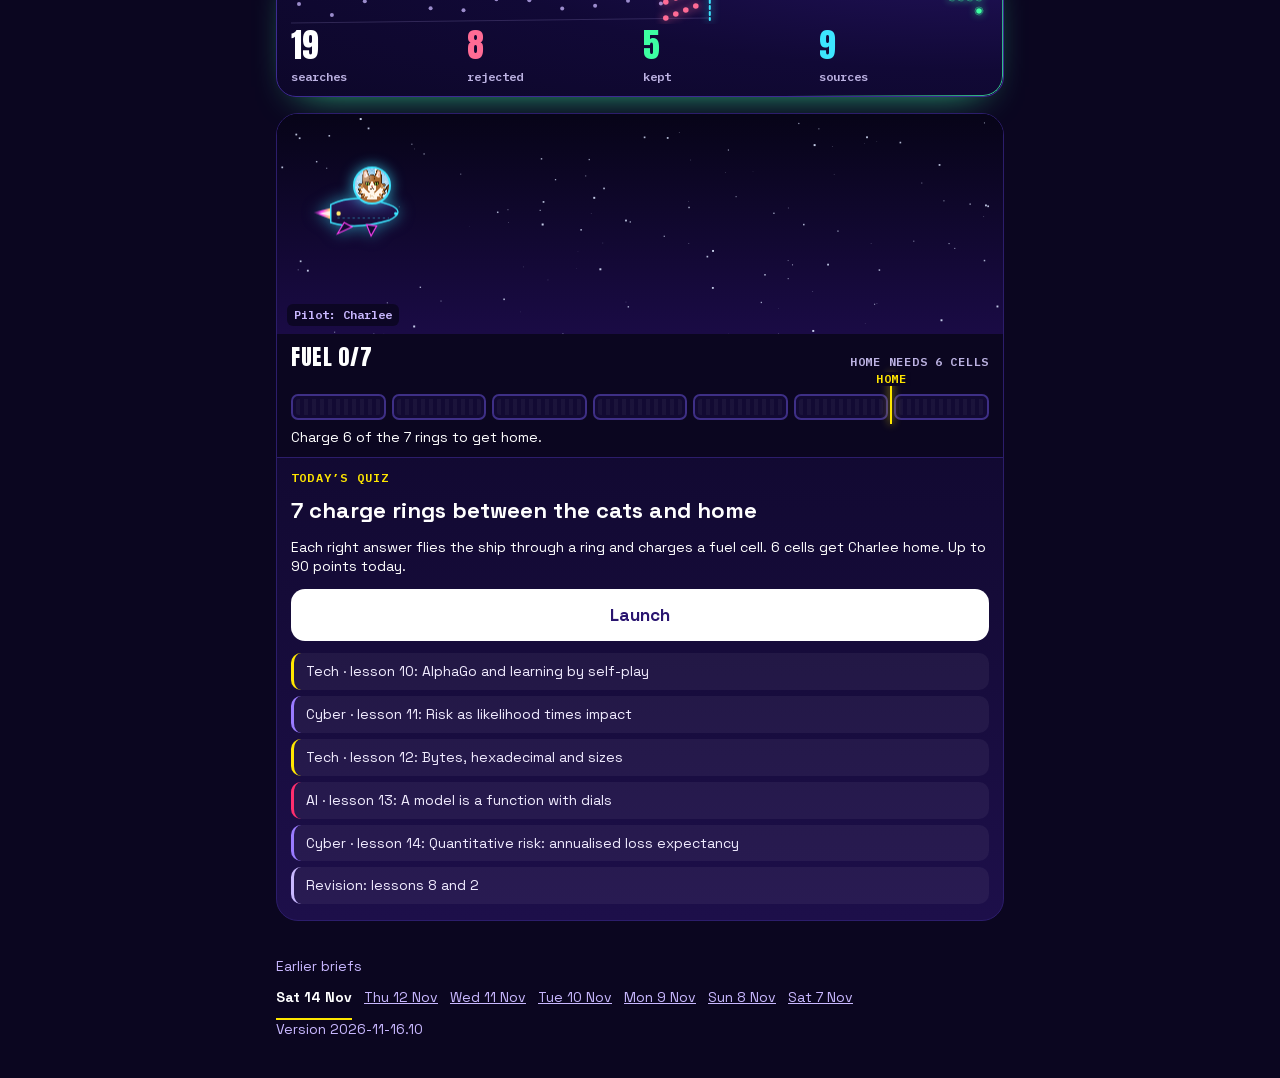
==== commit bc17079f: "Warp Run endings: the Night Depot Adam found the full-tank ending "a lil bland" and asked for the to" ====
--- a/index.html
+++ b/index.html
@@ -2,7 +2,7 @@
 <html lang="en-GB">
 <head>
 <meta charset="utf-8">
-<meta http-equiv="Content-Security-Policy" content="default-src 'none'; script-src 'self' 'sha256-gDhbtqfHQYE8GuveRT7T12ZSkfMucl+5Zgn74uqcyQI='; style-src 'self' 'unsafe-inline'; font-src 'self'; img-src 'self' data:; connect-src 'self'; frame-src https://www.youtube-nocookie.com; manifest-src 'self'; worker-src 'self'; media-src 'none'; object-src 'none'; base-uri 'none'; form-action 'none'">
+<meta http-equiv="Content-Security-Policy" content="default-src 'none'; script-src 'self' 'sha256-tku21uq8ODjitZme4SOAHZwmbZyGClaeeD3y35+MLk4='; style-src 'self' 'unsafe-inline'; font-src 'self'; img-src 'self' data:; connect-src 'self'; frame-src https://www.youtube-nocookie.com; manifest-src 'self'; worker-src 'self'; media-src 'none'; object-src 'none'; base-uri 'none'; form-action 'none'">
 <meta name="viewport" content="width=device-width, initial-scale=1, viewport-fit=cover">
 <meta name="theme-color" content="#0b0620">
 <title>Morning brief</title>
@@ -413,6 +413,7 @@
 .wr .ship .flame{transform-origin:46px 68px;animation:shipflame .16s steps(2) infinite;transition:transform .3s}
 .wr .ship.boost .flame{transform:scaleX(2.2)}
 .wr .ship.off .flame{display:none}
+.wr .ship.out .kpod{visibility:hidden}
 .wr .ship.sput .flame{animation:wsput .35s steps(2) infinite}
 @keyframes wsput{50%{opacity:.15;transform:scaleX(.4)}}
 .wr .dome{position:absolute;left:43%;top:-14%;width:34%;aspect-ratio:1;border-radius:50%;overflow:hidden;border:2px solid #3de6ff;box-shadow:0 0 14px rgba(61,230,255,.7),inset 0 0 12px rgba(255,255,255,.35);background:#86c3ea}
@@ -767,7 +768,7 @@
 const safe=u=>/^https:\/\//.test(u||'')?u:'#';
 const src=s=>{const a=el('a',null,s.name+', '+s.date+' ↗');a.href=safe(s.url);a.target='_blank';a.rel='noopener noreferrer';return a};
 const fit=(n,max)=>{requestAnimationFrame(()=>{let s=max;n.style.fontSize=s+'px';const w=n.parentElement.clientWidth;while(n.scrollWidth>w&&s>30){s-=2;n.style.fontSize=s+'px'}})};
-const BUILD='2026-11-16.9';
+const BUILD='2026-11-16.10';
 /* ---------- saved progress (this phone only) ---------- */
 const KEY='mb-v1',DAY=/^\d{4}-\d{2}-\d{2}$/;
 const fresh=()=>({days:{},tags:{AI:[0,0],Tech:[0,0],Cyber:[0,0]},lessons:{},points:0,badges:{},review:[],prog:{},sound:true});
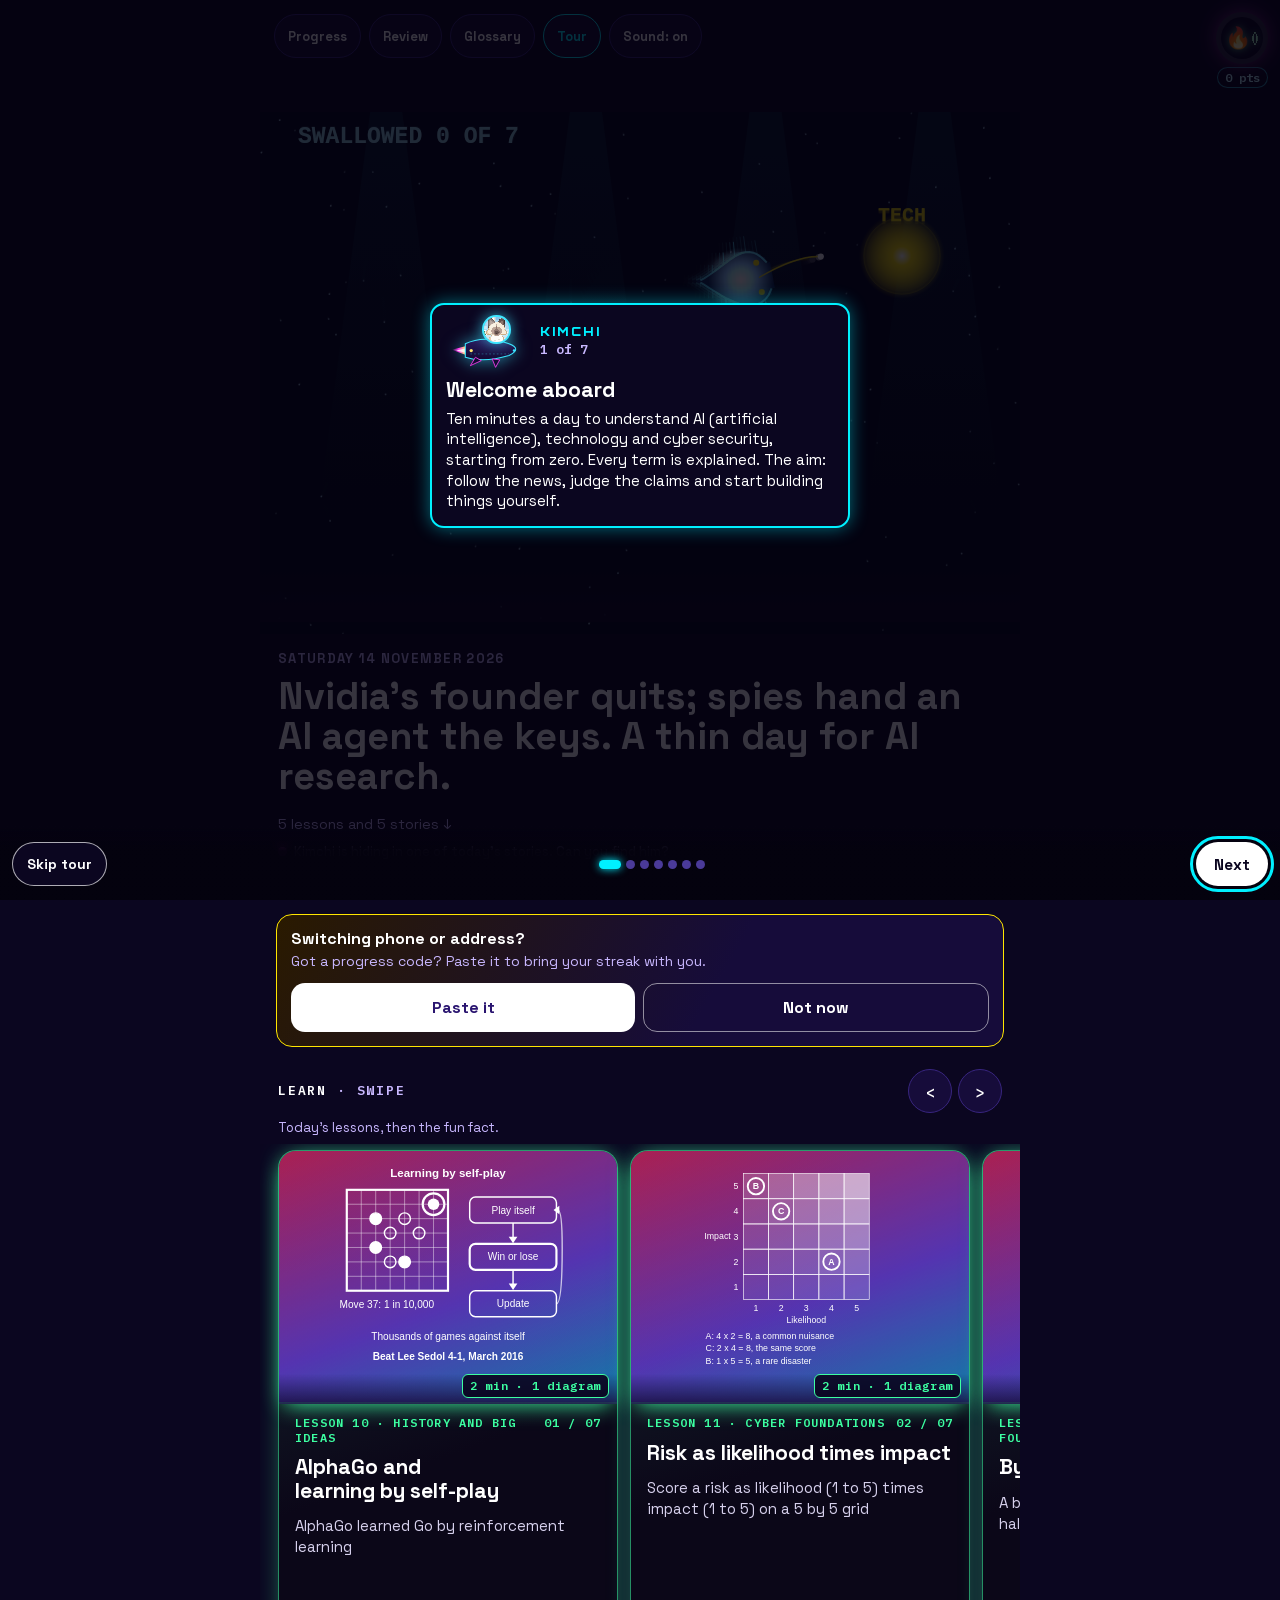
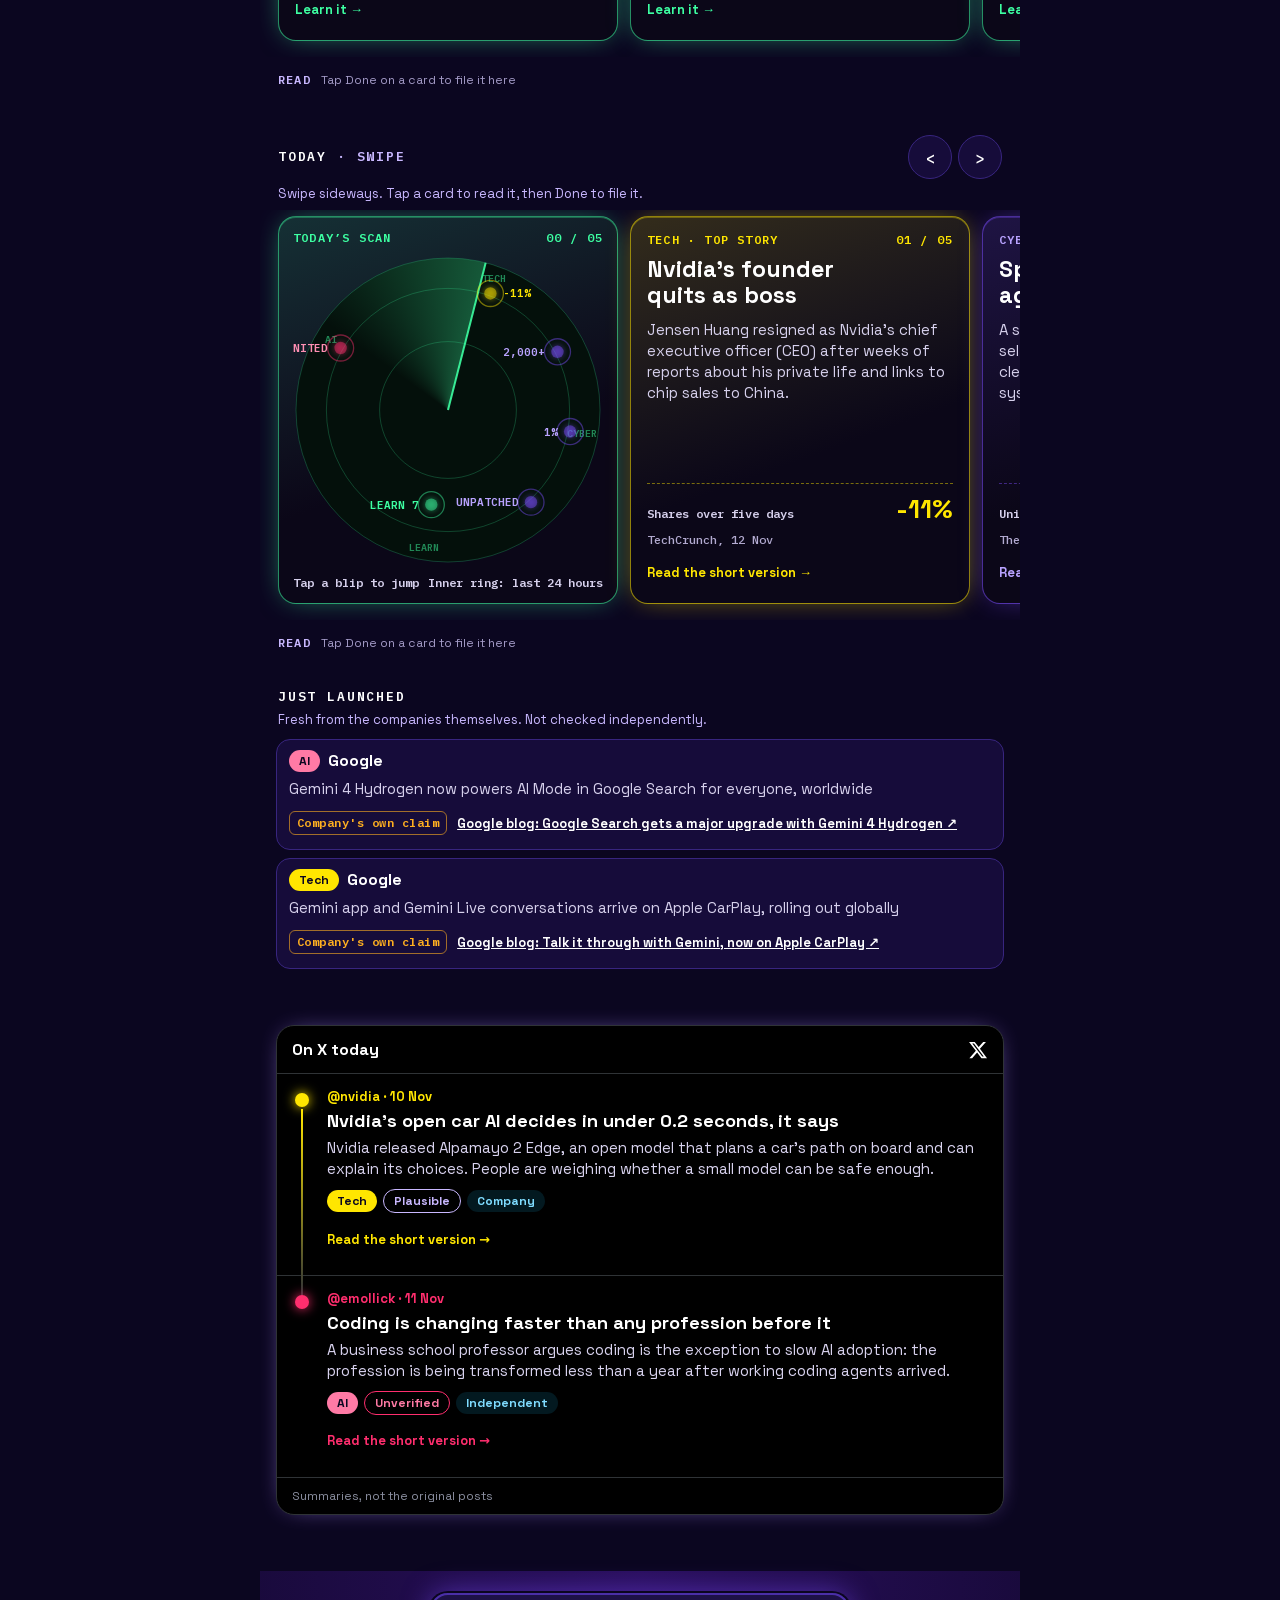
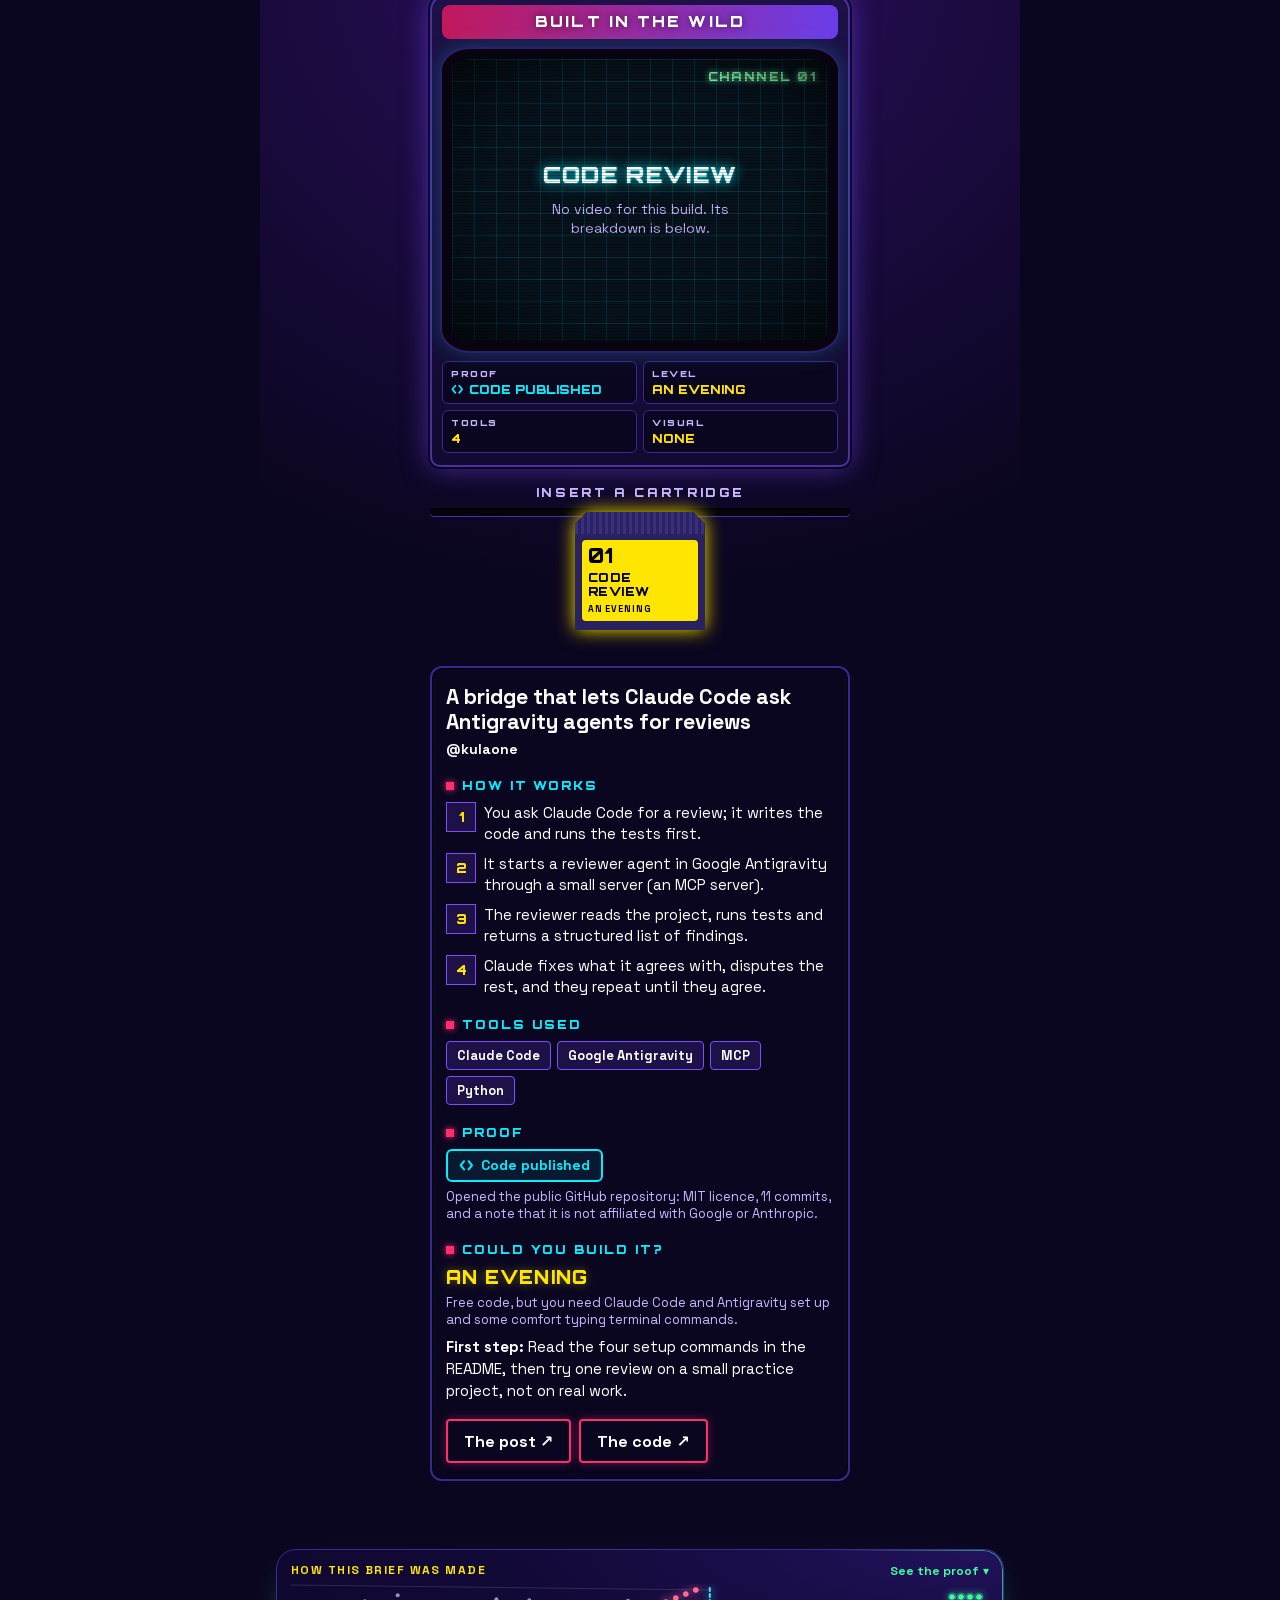
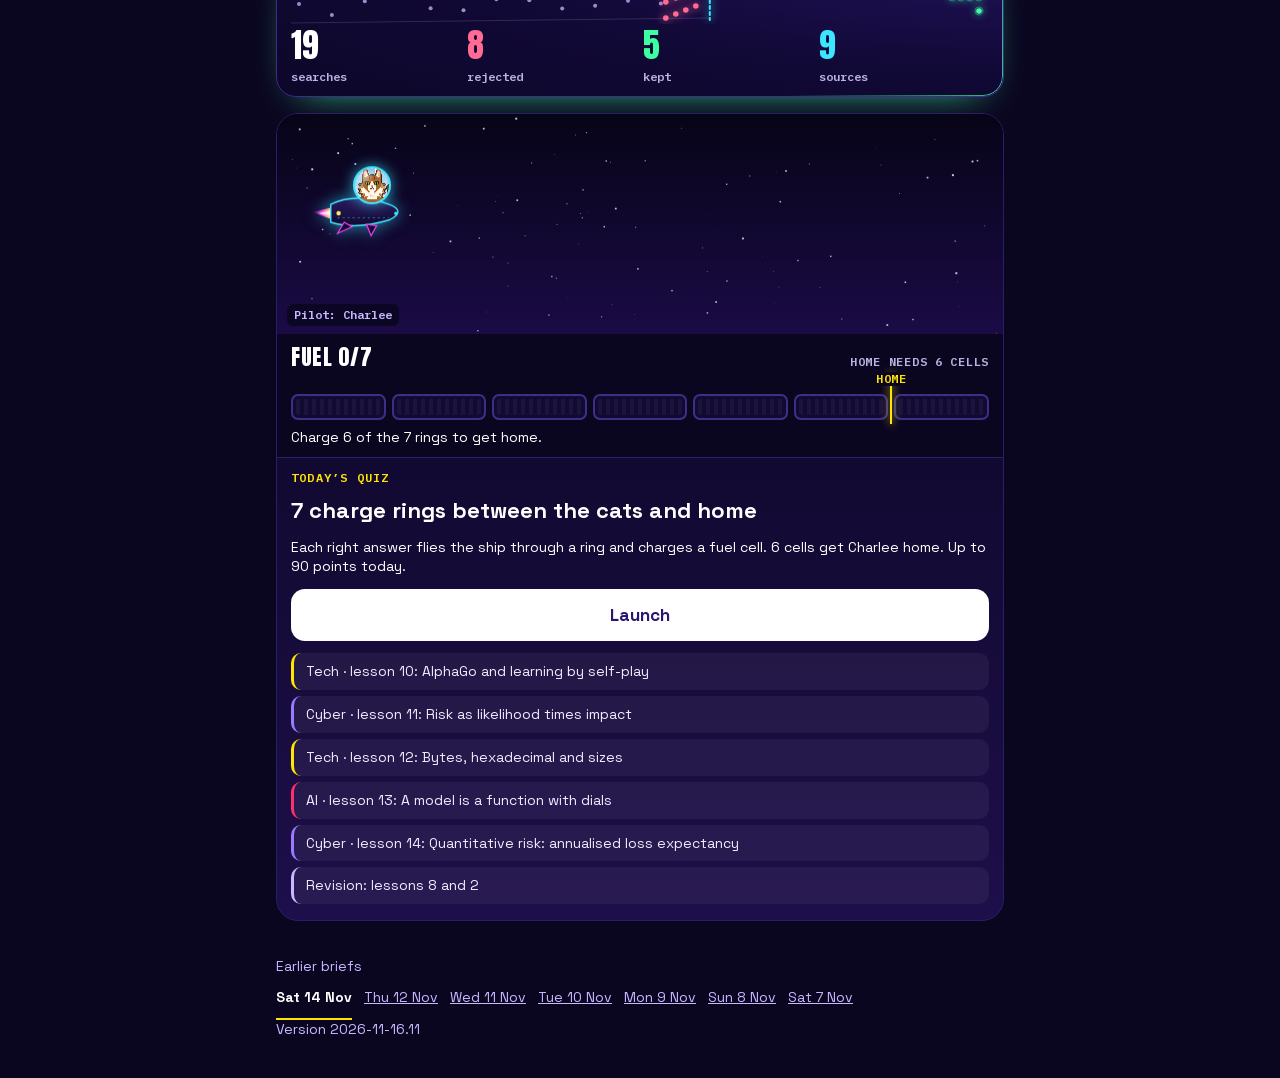
==== commit c839f99f: "Night Depot endings: final audit fixes - Narrow phones: on a stage narrower than 358px the world sca" ====
--- a/index.html
+++ b/index.html
@@ -2,7 +2,7 @@
 <html lang="en-GB">
 <head>
 <meta charset="utf-8">
-<meta http-equiv="Content-Security-Policy" content="default-src 'none'; script-src 'self' 'sha256-tku21uq8ODjitZme4SOAHZwmbZyGClaeeD3y35+MLk4='; style-src 'self' 'unsafe-inline'; font-src 'self'; img-src 'self' data:; connect-src 'self'; frame-src https://www.youtube-nocookie.com; manifest-src 'self'; worker-src 'self'; media-src 'none'; object-src 'none'; base-uri 'none'; form-action 'none'">
+<meta http-equiv="Content-Security-Policy" content="default-src 'none'; script-src 'self' 'sha256-lxLxrIdc66KAteIx/TCgb/mVOEVTVioT/g3WK3eo7zE='; style-src 'self' 'unsafe-inline'; font-src 'self'; img-src 'self' data:; connect-src 'self'; frame-src https://www.youtube-nocookie.com; manifest-src 'self'; worker-src 'self'; media-src 'none'; object-src 'none'; base-uri 'none'; form-action 'none'">
 <meta name="viewport" content="width=device-width, initial-scale=1, viewport-fit=cover">
 <meta name="theme-color" content="#0b0620">
 <title>Morning brief</title>
@@ -768,7 +768,7 @@
 const safe=u=>/^https:\/\//.test(u||'')?u:'#';
 const src=s=>{const a=el('a',null,s.name+', '+s.date+' ↗');a.href=safe(s.url);a.target='_blank';a.rel='noopener noreferrer';return a};
 const fit=(n,max)=>{requestAnimationFrame(()=>{let s=max;n.style.fontSize=s+'px';const w=n.parentElement.clientWidth;while(n.scrollWidth>w&&s>30){s-=2;n.style.fontSize=s+'px'}})};
-const BUILD='2026-11-16.10';
+const BUILD='2026-11-16.11';
 /* ---------- saved progress (this phone only) ---------- */
 const KEY='mb-v1',DAY=/^\d{4}-\d{2}-\d{2}$/;
 const fresh=()=>({days:{},tags:{AI:[0,0],Tech:[0,0],Cyber:[0,0]},lessons:{},points:0,badges:{},review:[],prog:{},sound:true});
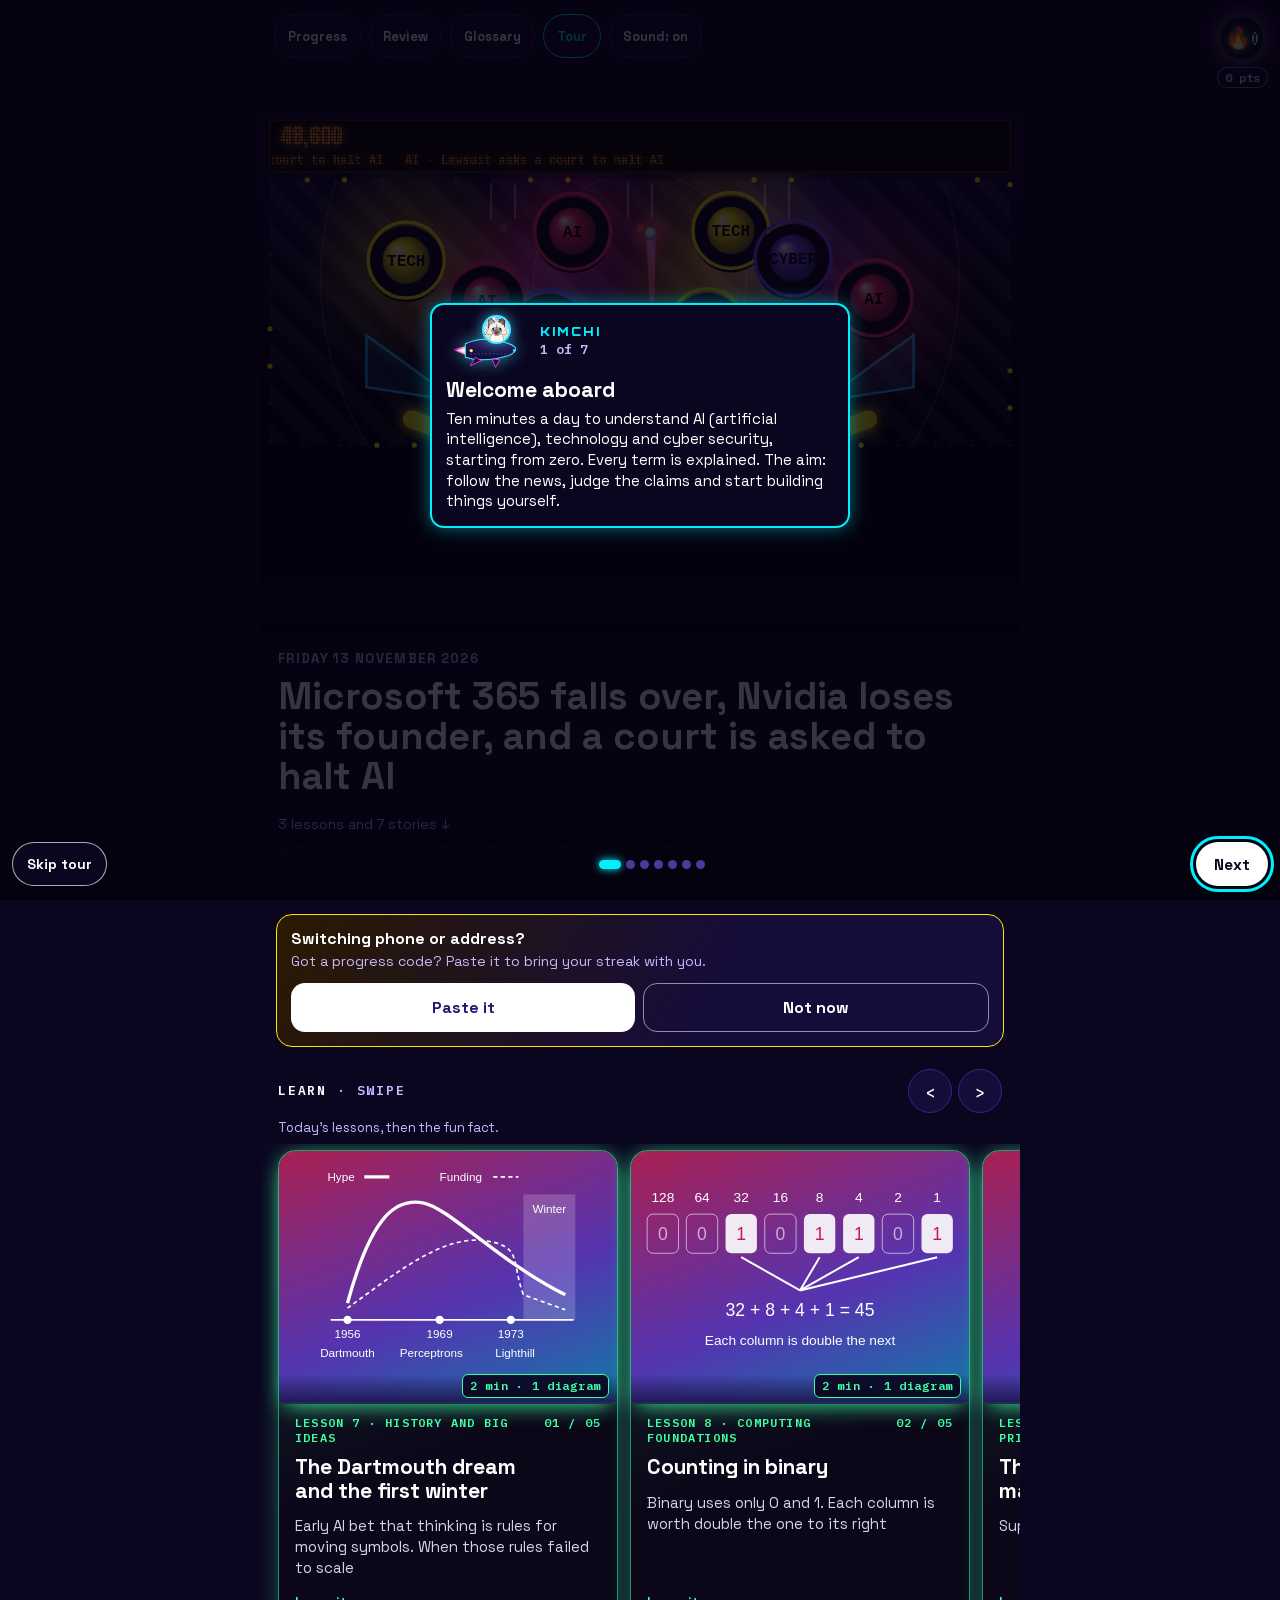
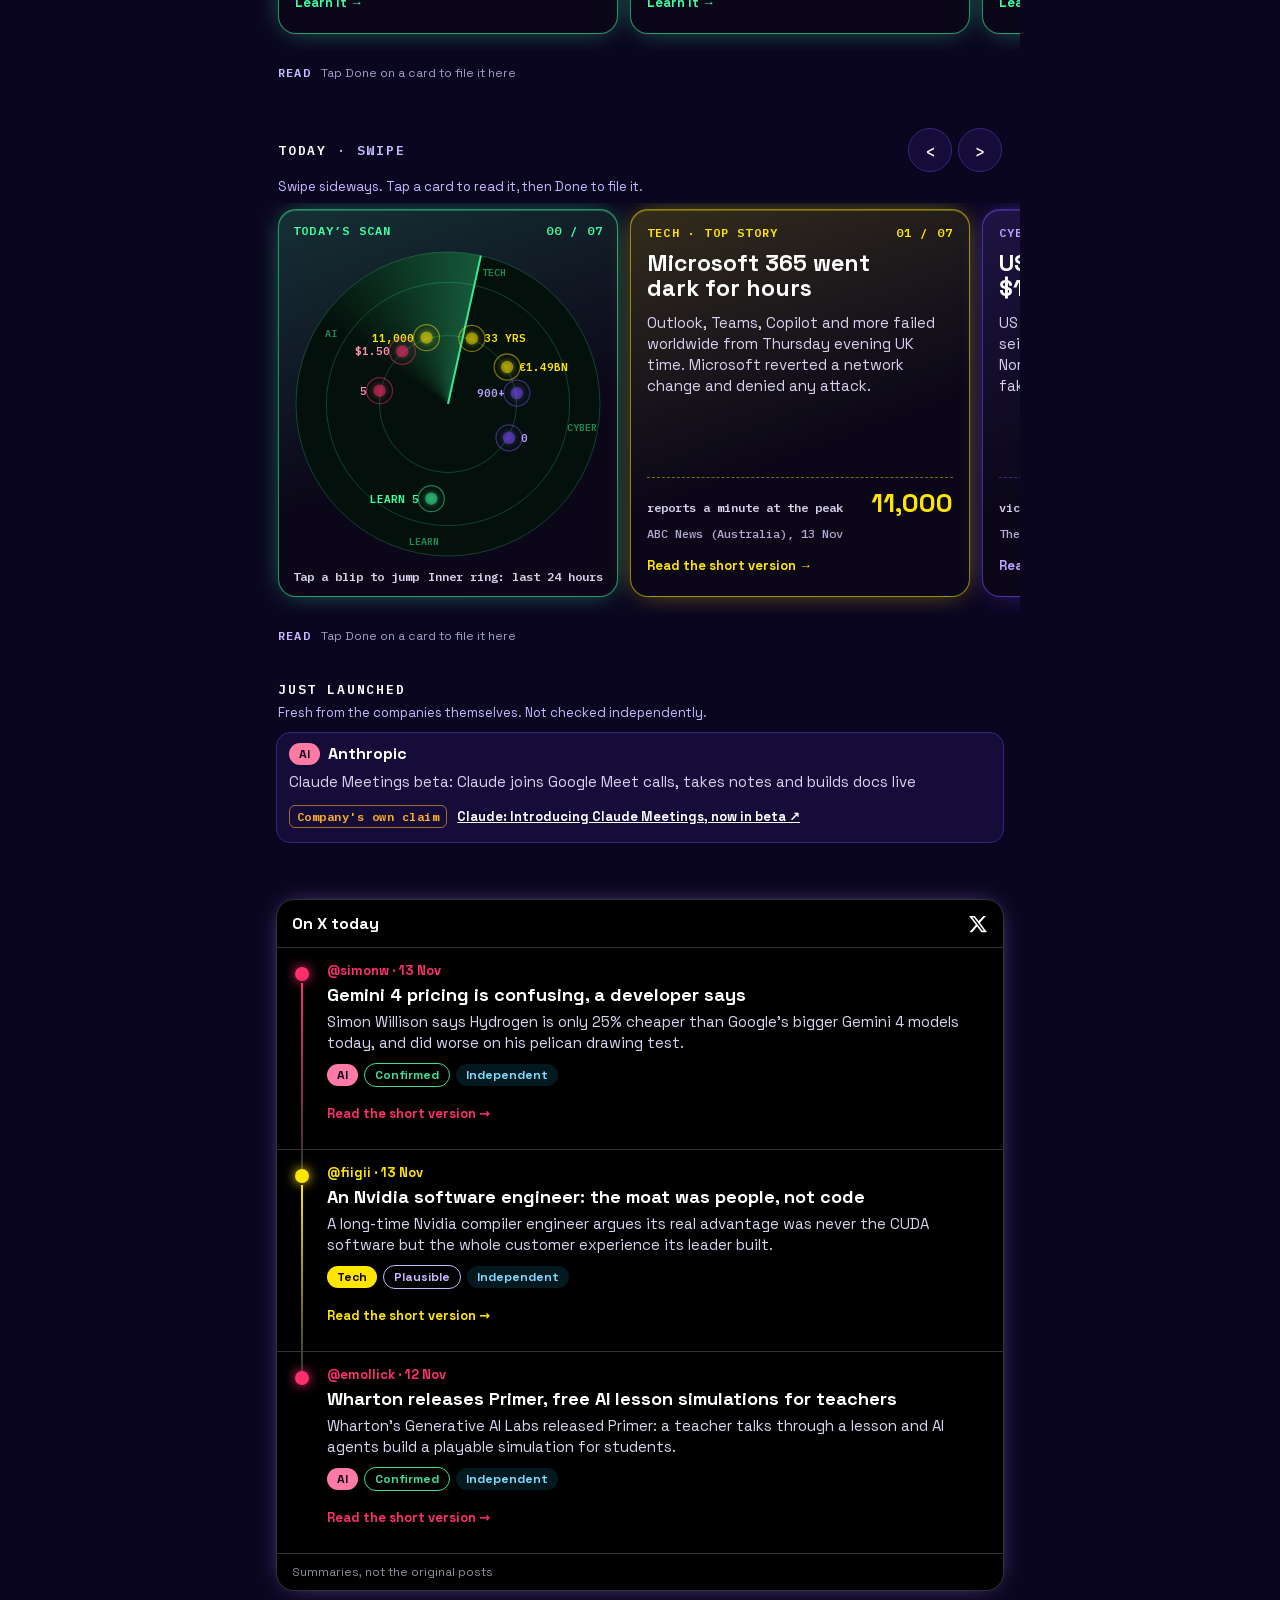
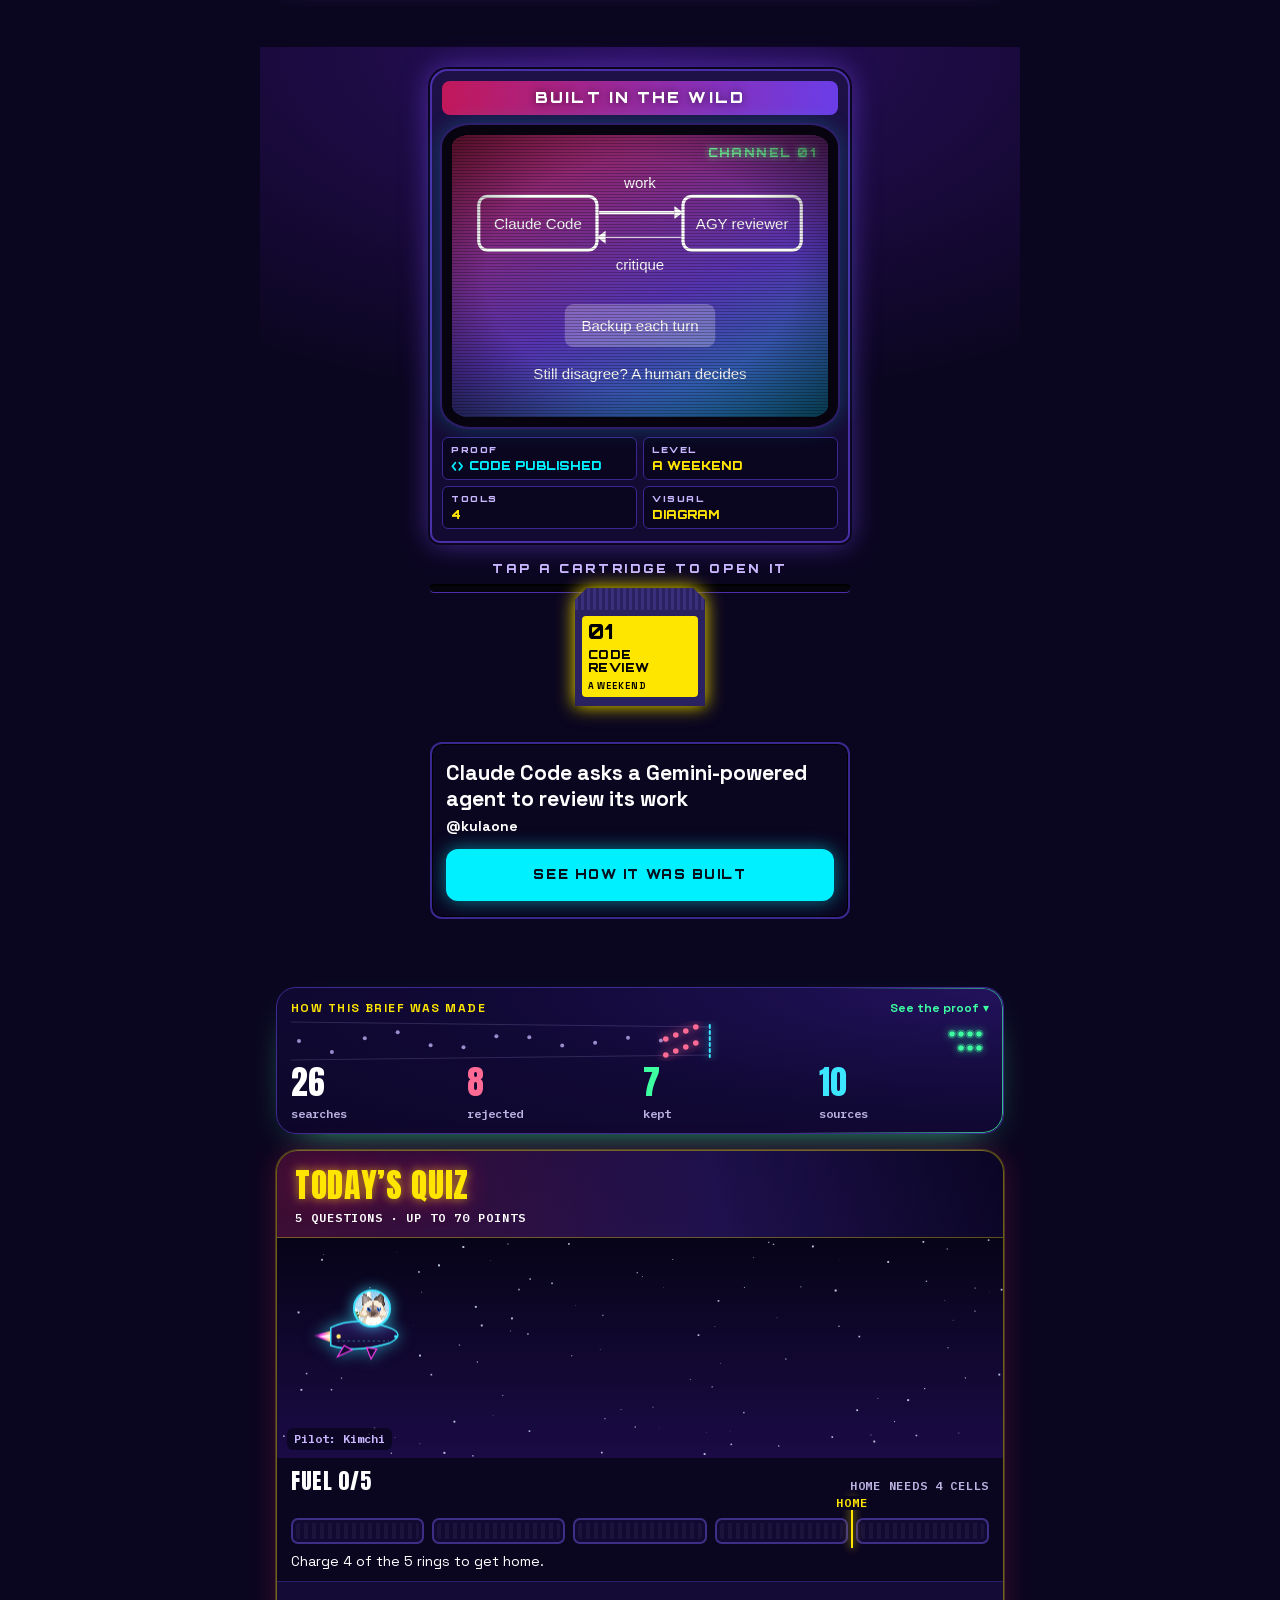
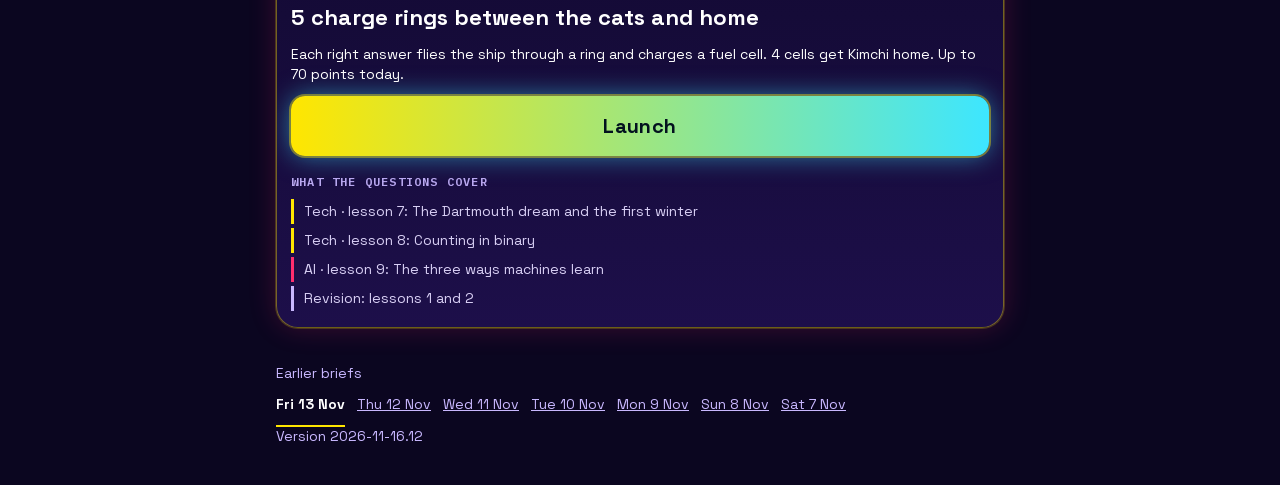
==== commit 05e8481d: "Quiz header, bolder buttons, and a details screen for each build Feedback from the 13 November 2026 " ====
--- a/index.html
+++ b/index.html
@@ -2,7 +2,7 @@
 <html lang="en-GB">
 <head>
 <meta charset="utf-8">
-<meta http-equiv="Content-Security-Policy" content="default-src 'none'; script-src 'self' 'sha256-lxLxrIdc66KAteIx/TCgb/mVOEVTVioT/g3WK3eo7zE='; style-src 'self' 'unsafe-inline'; font-src 'self'; img-src 'self' data:; connect-src 'self'; frame-src https://www.youtube-nocookie.com; manifest-src 'self'; worker-src 'self'; media-src 'none'; object-src 'none'; base-uri 'none'; form-action 'none'">
+<meta http-equiv="Content-Security-Policy" content="default-src 'none'; script-src 'self' 'sha256-EP1nmb+b2CIVnVJrJ6i20kM4W62OC5jhk1fHBJt8yDM='; style-src 'self' 'unsafe-inline'; font-src 'self'; img-src 'self' data:; connect-src 'self'; frame-src https://www.youtube-nocookie.com; manifest-src 'self'; worker-src 'self'; media-src 'none'; object-src 'none'; base-uri 'none'; form-action 'none'">
 <meta name="viewport" content="width=device-width, initial-scale=1, viewport-fit=cover">
 <meta name="theme-color" content="#0b0620">
 <title>Morning brief</title>
@@ -444,8 +444,15 @@
 .wr .w-body{padding:12px 14px 16px}
 .wr .w-sub{margin:4px 0 0;color:var(--lilac);font-size:14px;line-height:1.4}
 .wr .w-q{font:700 22px/1.22 'Space Grotesk',system-ui,sans-serif;margin:10px 0 14px;outline:none;color:#fff}
-.wr .w-les{margin:12px 0 0;padding:0;list-style:none;display:grid;gap:6px}
-.wr .w-les li{padding:9px 12px;border-radius:10px;background:#ffffff0d;font-size:14px;line-height:1.35;border-left:3px solid var(--c);color:#f1ecff}
+.wr .w-lesh{display:block;margin:18px 0 0;font:600 12px/1.4 var(--mono);letter-spacing:.1em;text-transform:uppercase;color:#b9a8f0}
+.wr .w-les{margin:8px 0 0;padding:0;list-style:none;display:grid;gap:4px}
+.wr .w-les li{padding:3px 0 3px 10px;font-size:14px;line-height:1.35;border-left:3px solid var(--c);color:#d9d0f5}
+/* the start screen's header: the card reads as today's quiz at a glance */
+.wr .w-hd{display:none}
+.wr.at-intro .w-hd{display:flex;flex-direction:column;gap:0;padding:8px 100px 10px 18px;background:linear-gradient(90deg,#ff2e6e33,#6a3de833 60%,transparent);border-bottom:1px solid #ffe60055}
+.wr .w-hdt{font:400 34px/1.5 var(--disp);letter-spacing:.02em;text-transform:uppercase;color:#ffe600;text-shadow:0 0 10px #ffe60099,0 0 26px #ff2e6e88}
+.wr .w-hds{font:600 12px/1.4 var(--mono);letter-spacing:.08em;text-transform:uppercase;color:#fff}
+.wr.at-intro{border-color:#ffe60066;box-shadow:0 0 0 1px #ffe60033,0 0 28px #ff2e6e33}
 .wr .w-opt{display:flex;gap:12px;align-items:flex-start;width:100%;min-height:52px;text-align:left;padding:12px 14px;margin:0 0 10px;border-radius:14px;border:2px solid var(--line);background:#160c3a;font:500 16px/1.35 'Space Grotesk',system-ui,sans-serif;cursor:pointer;color:#fff}
 .wr .w-opt .ol{flex:none;width:28px;height:28px;border-radius:50%;background:var(--line);text-align:center;font:700 13px/28px 'Space Grotesk',system-ui,sans-serif}
 .wr .w-opt .ot{flex:1;min-width:0;overflow-wrap:anywhere}
@@ -464,8 +471,11 @@
 .wr .w-log.no{border-left-color:#ffb347}
 .wr .w-log .kick{color:#3de6ff}.wr .w-log.no .kick{color:#ffb347}
 .wr .w-log p{margin:6px 0 0;font-size:15px;line-height:1.45;color:#f1ecff}
-.wr .btnx{display:block;width:100%;min-height:52px;margin-top:12px;padding:14px;border-radius:14px;border:0;background:#fff;color:#2a1570;font:700 17px/1.2 'Space Grotesk',system-ui,sans-serif;cursor:pointer;text-align:center}
-.wr .btnx.alt{background:transparent;color:#fff;border:1px solid #ffffff88}
+.wr .btnx{display:block;width:100%;min-height:52px;margin-top:12px;padding:14px;border-radius:14px;border:0;background:#3de6ff;color:#03121f;font:700 17px/1.2 'Space Grotesk',system-ui,sans-serif;cursor:pointer;text-align:center;box-shadow:0 0 0 2px #3de6ff55,0 0 22px #3de6ff77}
+.wr .btnx[data-act=start]{min-height:60px;font-size:20px;letter-spacing:.02em;background:linear-gradient(90deg,#ffe600,#3de6ff);box-shadow:0 0 0 2px #ffe60066,0 0 26px #3de6ff88}
+@media (prefers-reduced-motion:no-preference){.wr .btnx[data-act=start]:not(:disabled){animation:wglow 2.4s ease-in-out infinite}}
+@keyframes wglow{50%{box-shadow:0 0 0 3px #ffe60099,0 0 38px #3de6ffcc}}
+.wr .btnx.alt{background:transparent;color:#fff;border:1px solid #ffffff88;box-shadow:none}
 .wr .btnx.cy{background:#3de6ff;color:#03121f}
 .wr .btnx:disabled{opacity:.6;cursor:default}
 .wr .w-fin{text-align:center;scroll-margin-top:calc(96px + env(safe-area-inset-top,0px))}
@@ -661,6 +671,12 @@
 @keyframes bwcart{0%{transform:translateY(0)}40%{transform:translateY(-28px) scale(1.05)}100%{transform:translateY(-10px)}}
 .bw-b{max-width:420px;margin:20px auto 0;background:#0a0620;border:2px solid #3b2790;border-radius:12px;padding:16px 14px;box-shadow:inset 0 0 0 1px #000}
 .bw-b.fresh{animation:bwup .4s ease-out}
+/* tapping a cartridge opens its details screen (13 Nov 2026); under the cartridges, the title and this button */
+.bw-open{display:block;width:100%;min-height:52px;margin-top:14px;padding:12px;border-radius:12px;border:0;background:var(--cyan);color:#03121f;font:900 13px/1.2 var(--orb);letter-spacing:.12em;text-transform:uppercase;cursor:pointer;box-shadow:0 0 18px rgba(0,240,255,.5)}
+.bw-open:focus-visible{outline:3px solid #fff;outline-offset:3px}
+.sheet .bw-sheet{margin:0;padding:0;background:none}
+.sheet .bw-sheet .bw-marq{animation:none}
+.sheet .bw-sheet .bw-b h3{margin:0;font-size:21px;line-height:1.2;letter-spacing:0;text-transform:none;color:#fff}
 @keyframes bwup{from{opacity:0;transform:translateY(10px)}to{opacity:1;transform:none}}
 .bw-b h3{font-size:21px;line-height:1.2;font-weight:700;overflow-wrap:anywhere}
 .bw-by{color:var(--lilac);font-size:14px;margin-top:6px;overflow-wrap:anywhere}.bw-by b{color:#fff}
@@ -768,7 +784,7 @@
 const safe=u=>/^https:\/\//.test(u||'')?u:'#';
 const src=s=>{const a=el('a',null,s.name+', '+s.date+' ↗');a.href=safe(s.url);a.target='_blank';a.rel='noopener noreferrer';return a};
 const fit=(n,max)=>{requestAnimationFrame(()=>{let s=max;n.style.fontSize=s+'px';const w=n.parentElement.clientWidth;while(n.scrollWidth>w&&s>30){s-=2;n.style.fontSize=s+'px'}})};
-const BUILD='2026-11-16.11';
+const BUILD='2026-11-16.12';
 /* ---------- saved progress (this phone only) ---------- */
 const KEY='mb-v1',DAY=/^\d{4}-\d{2}-\d{2}$/;
 const fresh=()=>({days:{},tags:{AI:[0,0],Tech:[0,0],Cyber:[0,0]},lessons:{},points:0,badges:{},review:[],prog:{},sound:true});
@@ -1134,7 +1150,7 @@
   if(fs.length){m.append(el('div','sect','What people are saying'));fs.forEach(chatCard)}
   if(xs.length||fs.length)app.append(m);
   /* Built in the wild (builds.js): after the news and X, before the quiz block; no builds, no section */
-  if(window.Builds)try{Builds.mount(app,b,pimg)}catch(e){console.error(e)}
+  if(window.Builds)try{Builds.mount(app,b,pimg,sheet)}catch(e){console.error(e)}
   const m2=el('main','wrap');
   const items=dayItems(b),qkey=b.date,qc=el('section','gcard quiz');qc.setAttribute('data-tour','quiz');let WR=null;
   const drawQuiz=()=>{if(WR){WR.sync();return}qc.textContent='';const dn=S.days[qkey],pr=(S.prog[qkey]||[]).length;
